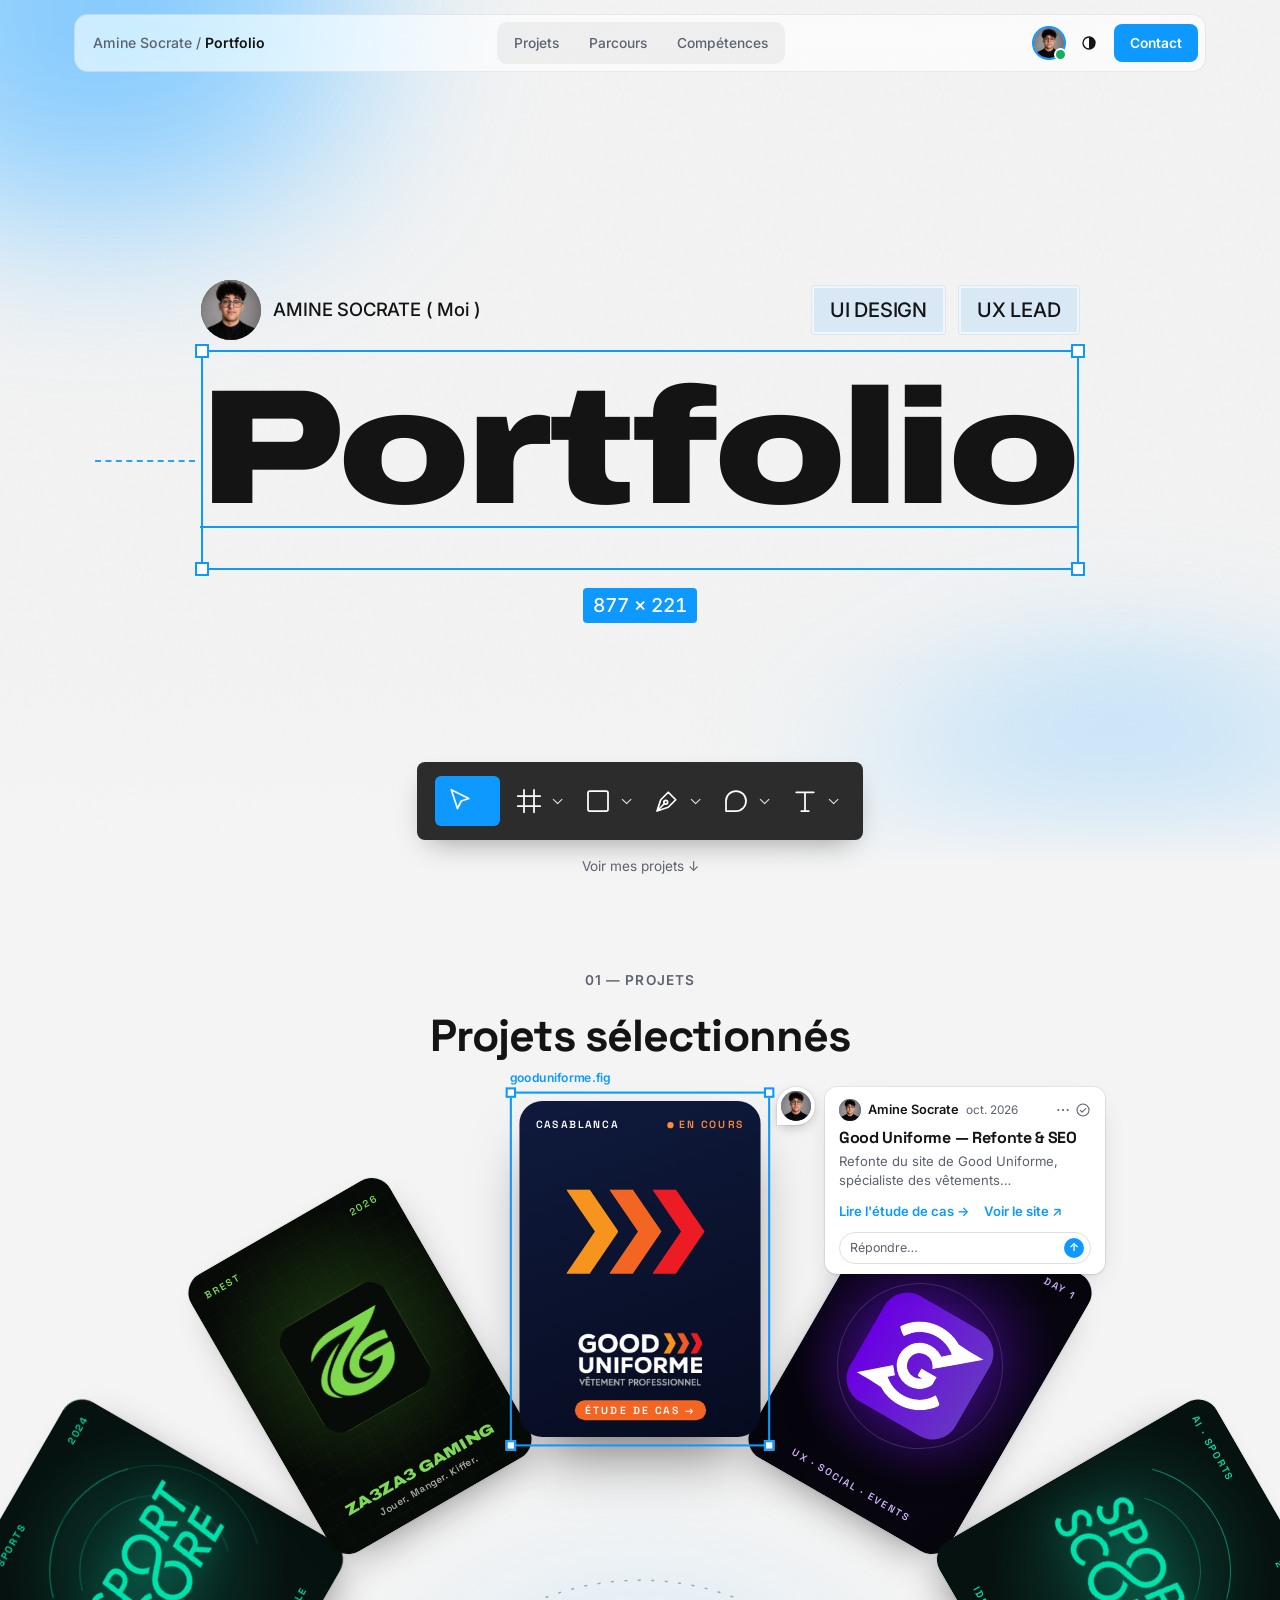
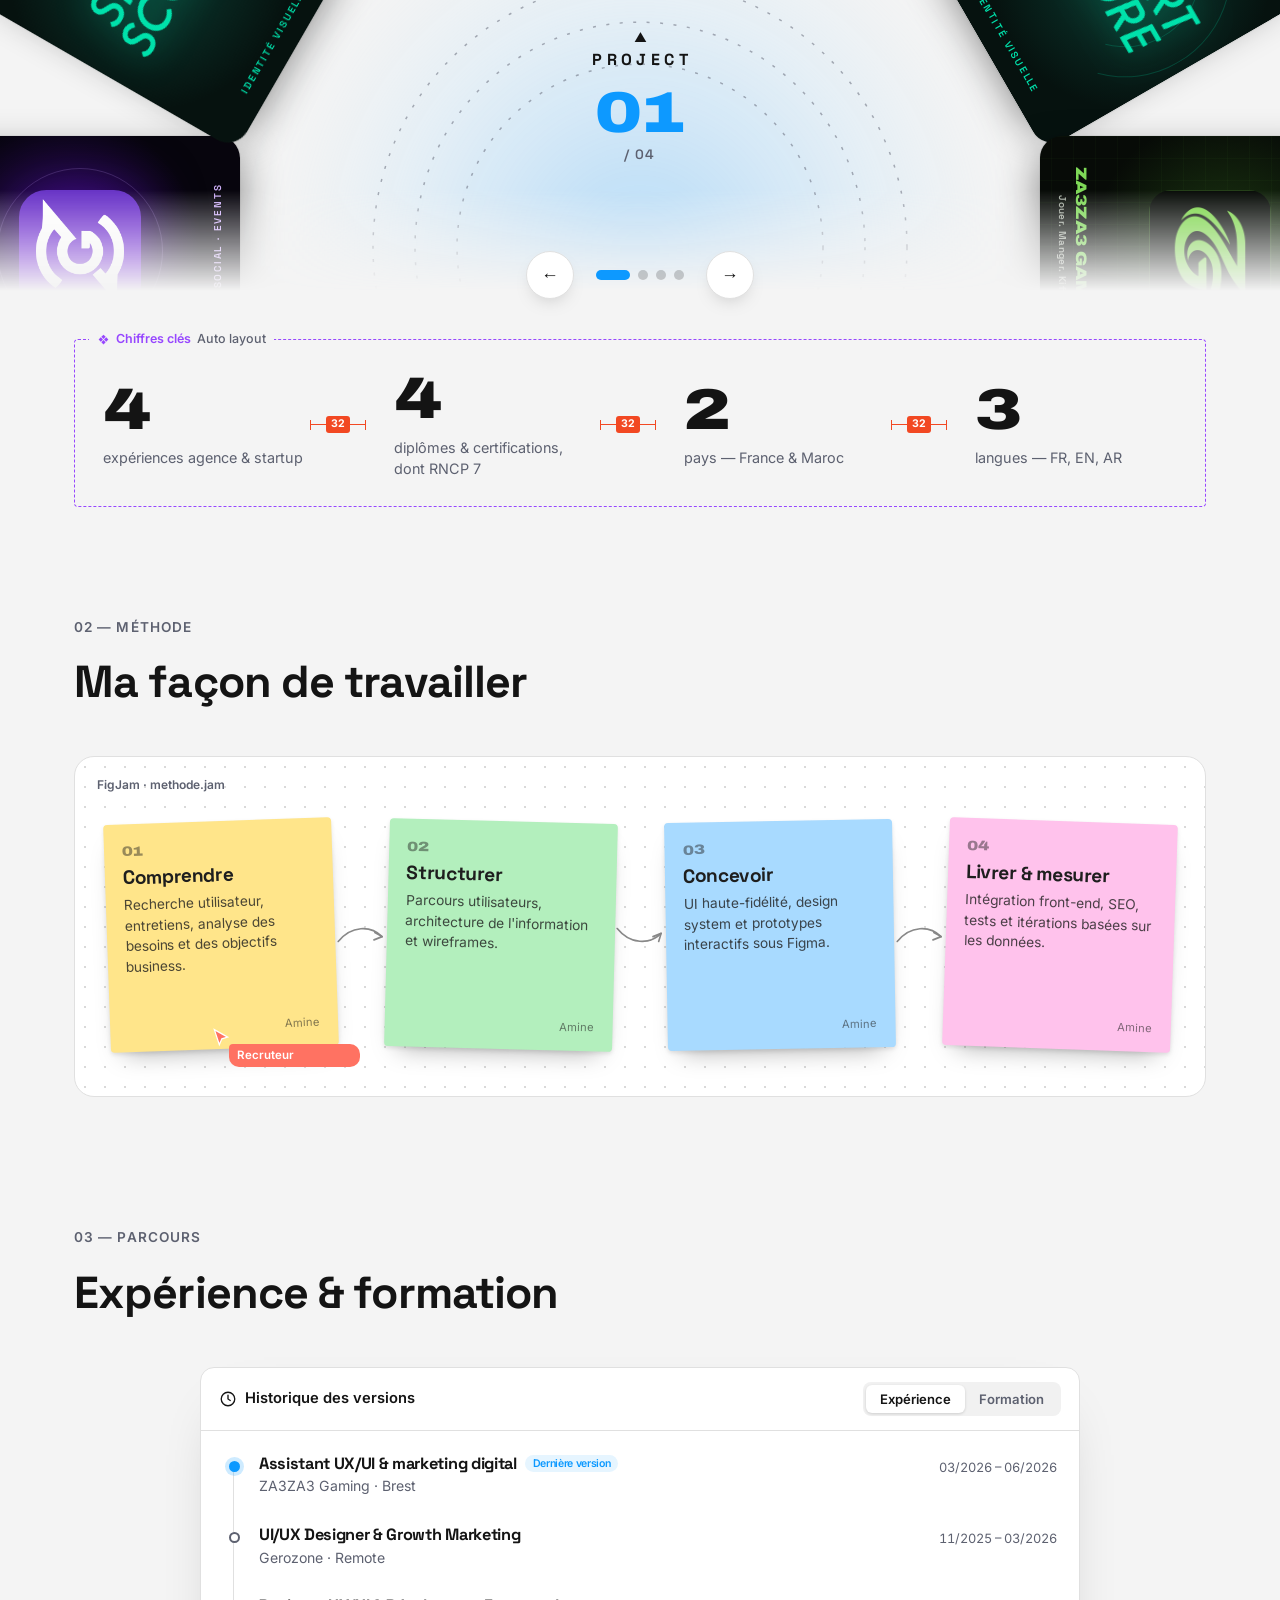
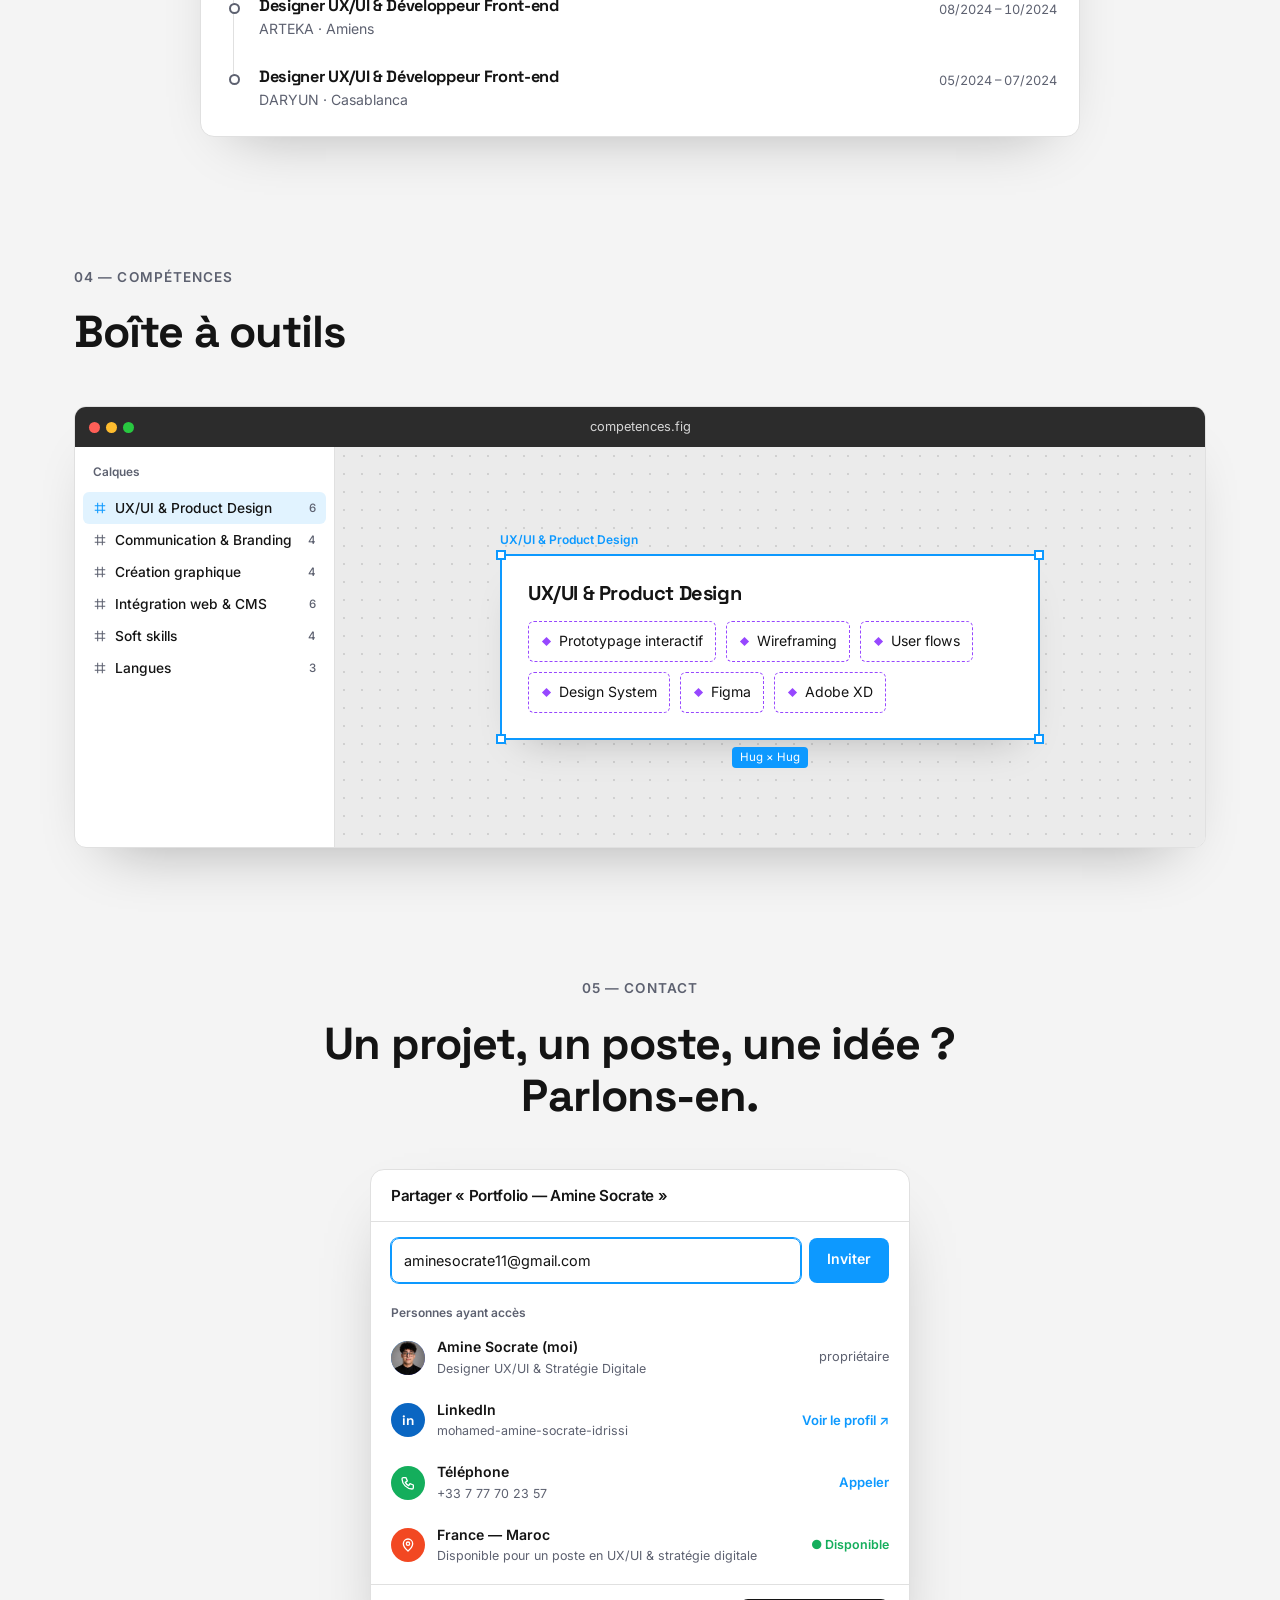
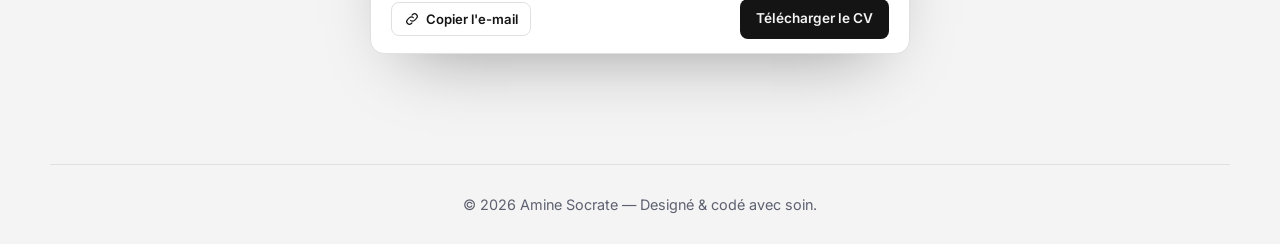
==== index.html @ aae0533e "Portfolio Amine Socrate : mise en ligne Co-Authored-By: Claude Opus 5.5 <noreply@anthropic.com>" ====
<!doctype html>
<html lang="fr">
<head>
  <meta charset="utf-8" />
  <meta name="viewport" content="width=device-width, initial-scale=1" />
  <title>Amine Socrate — Designer UX/UI & Stratégie Digitale</title>
  <meta name="description" content="Portfolio d'Amine Socrate, Designer UX/UI & Stratégie Digitale. Recherche utilisateur, prototypage, design system, branding et intégration front-end." />
  <meta property="og:title" content="Amine Socrate — Designer UX/UI & Stratégie Digitale" />
  <meta property="og:description" content="Portfolio : UX/UI, refontes de sites, stratégie digitale et SEO. Projets Gerozone, Good Uniforme, ZA3ZA3 Gaming, Sportscore." />
  <meta property="og:type" content="website" />
  <meta property="og:url" content="https://aminesocrate.github.io/" />
  <meta property="og:image" content="https://aminesocrate.github.io/assets/og-image.jpg" />
  <meta name="twitter:card" content="summary_large_image" />
  <link rel="canonical" href="https://aminesocrate.github.io/" />
  <meta name="theme-color" content="#0d99ff" />
  <link rel="icon" href="data:image/svg+xml,%3Csvg xmlns=%27http://www.w3.org/2000/svg%27 viewBox=%270 0 32 32%27%3E%3Crect width=%2732%27 height=%2732%27 rx=%278%27 fill=%27%230d99ff%27/%3E%3Ctext x=%2716%27 y=%2722%27 font-family=%27Arial%27 font-weight=%27900%27 font-size=%2714%27 fill=%27white%27 text-anchor=%27middle%27%3EAS%3C/text%3E%3C/svg%3E" />
  <link rel="preconnect" href="https://fonts.googleapis.com" />
  <link rel="preconnect" href="https://fonts.gstatic.com" crossorigin />
  <link href="https://fonts.googleapis.com/css2?family=Archivo:wdth,wght@125,800;125,900&family=Space+Grotesk:wght@400;500;700&family=Inter:wght@400;500;600&display=swap" rel="stylesheet" />
  <link rel="stylesheet" href="styles.css" />
</head>
<body>
  <header class="nav">
    <a href="#top" class="brand" aria-label="Accueil">
      <span class="crumb"><span class="crumb-dim">Amine Socrate /</span> Portfolio</span>
    </a>
    <nav aria-label="Navigation principale">
      <ul class="links">
        <li><a href="#projets">Projets</a></li>
        <li><a href="#experience">Parcours</a></li>
        <li><a href="#competences">Compétences</a></li>
        <li class="links-contact"><a href="#contact">Contact</a></li>
      </ul>
    </nav>
    <div class="nav-right">
      <span class="presence" title="Amine Socrate — en ligne">
        <span class="avatar"><img src="assets/photo.jpg" alt="" onerror="this.remove()" />AS</span>
      </span>
      <button class="theme-btn" aria-label="Changer de thème">
        <svg viewBox="0 0 24 24" aria-hidden="true"><circle cx="12" cy="12" r="8"/><path d="M12 4a8 8 0 010 16z"/></svg>
      </button>
      <a href="#contact" class="share-btn">Contact</a>
      <button class="menu-btn" aria-label="Menu" aria-expanded="false">
        <svg viewBox="0 0 24 24" aria-hidden="true"><path d="M4 7h16M4 12h16M4 17h16"/></svg>
      </button>
    </div>
  </header>

  <main id="top">
    <!-- HERO -->
    <section class="hero" data-tool="move">
      <div class="blob blob-1" aria-hidden="true"></div>
      <div class="blob blob-2" aria-hidden="true"></div>

      <div class="frame">
        <div class="frame-top">
          <div class="me">
            <span class="me-pic">
              <img src="assets/photo.jpg" alt="" onerror="this.remove()" />
              AS
            </span>
            <span>AMINE SOCRATE <span class="me-tag">( Moi )</span></span>
          </div>
          <div class="chips">
            <span>UI DESIGN</span>
            <span>UX LEAD</span>
          </div>
        </div>

        <div class="selection" id="selection">
          <span class="guide" aria-hidden="true"></span>
          <h1 class="big" id="bigTitle" spellcheck="false">Portfolio</h1>
          <i class="handle tl"></i><i class="handle tr"></i><i class="handle bl"></i><i class="handle br"></i>
          <span class="dims" id="dims">849 x 232</span>
        </div>
        <p class="sr-only">Amine Socrate — Designer UX/UI & Stratégie Digitale</p>
      </div>

      <div class="toolbar" role="toolbar" aria-label="Outils">
        <button class="tool active" data-tool="move" aria-label="Déplacer">
          <svg viewBox="0 0 24 24"><path d="M5 3l14 7-6 2-3 6z"/></svg><b></b>
        </button>
        <button class="tool" data-tool="frame" aria-label="Frame">
          <svg viewBox="0 0 24 24"><path d="M8 3v18M16 3v18M3 8h18M3 16h18"/></svg><b></b>
        </button>
        <button class="tool" data-tool="rect" aria-label="Rectangle">
          <svg viewBox="0 0 24 24"><rect x="4" y="4" width="16" height="16" rx="1.5"/></svg><b></b>
        </button>
        <button class="tool" data-tool="pen" aria-label="Plume">
          <svg viewBox="0 0 24 24"><path d="M4 20l3-9 6-6 6 6-6 6zM4 20l6-6"/><circle cx="11" cy="13" r="1.5"/></svg><b></b>
        </button>
        <button class="tool" data-tool="comment" aria-label="Commentaire">
          <svg viewBox="0 0 24 24"><path d="M4 20v-8a8 8 0 1 1 8 8z"/></svg><b></b>
        </button>
        <button class="tool" data-tool="text" aria-label="Texte">
          <svg viewBox="0 0 24 24"><path d="M5 5h14M12 5v15M9 20h6"/></svg><b></b>
        </button>
      </div>

      <a href="#projets" class="scroll-hint">Voir mes projets ↓</a>
    </section>

    <!-- PROJETS — roue de cartes -->
    <section id="projets" class="work">
      <div class="work-head reveal">
        <p class="eyebrow">01 — Projets</p>
        <h2>Projets sélectionnés</h2>
      </div>

      <div class="work-body">
      <div class="stage" id="stage" tabindex="0" aria-label="Projets — glisser ou utiliser les flèches">
        <div class="ring" aria-hidden="true">
          <svg viewBox="0 0 400 400" class="ring-text">
            <circle cx="200" cy="200" r="178" class="ring-dash" />
            <circle cx="200" cy="200" r="150" class="ring-dash" />
            <circle cx="200" cy="200" r="122" class="ring-dash" />
          </svg>
          <span class="ring-me">▲<b>PROJECT</b><strong id="ringNum">01</strong><small>/ <span id="wTotal">04</span></small></span>
        </div>
        <div class="wheel" id="wheel"></div>
      </div>

      <div class="work-info" id="workInfo">
        <div class="work-nav">
          <button class="wheel-nav prev" aria-label="Projet précédent">←</button>
          <div class="dots" id="wDots" role="tablist" aria-label="Choisir un projet"></div>
          <button class="wheel-nav next" aria-label="Projet suivant">→</button>
        </div>
      </div>

        <!-- Description façon commentaire Figma -->
        <div class="comment" id="comment" aria-live="polite">
          <span class="pin" aria-hidden="true">
            <span class="avatar"><img src="assets/photo.jpg" alt="" onerror="this.remove()" />AS</span>
          </span>
          <div class="thread">
            <header>
              <span class="avatar"><img src="assets/photo.jpg" alt="" onerror="this.remove()" />AS</span>
              <strong>Amine Socrate</strong>
              <time id="wTime">à l'instant</time>
              <span class="c-icons" aria-hidden="true">
                <svg viewBox="0 0 24 24"><circle cx="5" cy="12" r="1.6"/><circle cx="12" cy="12" r="1.6"/><circle cx="19" cy="12" r="1.6"/></svg>
                <svg viewBox="0 0 24 24" class="check"><circle cx="12" cy="12" r="9"/><path d="M8 12.5l2.7 2.7L16 9.8"/></svg>
              </span>
            </header>
            <h3 id="wTitle"></h3>
            <p class="desc" id="wDesc"></p>
            <div class="c-buttons">
              <button class="case-btn" id="wCase" hidden>Voir le projet →</button>
              <a class="site-btn" id="wLink" target="_blank" rel="noopener">Voir le site <span aria-hidden="true">↗</span></a>
              <a class="site-btn" id="wExtra" target="_blank" rel="noopener" hidden></a>
            </div>
            <a href="#contact" class="reply" aria-label="Me contacter à propos de ce projet">
              <span>Répondre…</span>
              <b aria-hidden="true">↑</b>
            </a>
          </div>
        </div>
      </div>
    </section>

    <!-- STATS — frame en auto layout -->
    <section class="stats-frame reveal" aria-label="Chiffres clés">
      <span class="frame-tag"><svg viewBox="0 0 24 24" aria-hidden="true"><path d="M12 3l4 4-4 4-4-4zM12 13l4 4-4 4-4-4zM7 8l4 4-4 4-4-4zM17 8l4 4-4 4-4-4z"/></svg>Chiffres clés <em>Auto layout</em></span>
      <div class="stats">
        <div class="stat"><strong data-count="4" data-suffix="+">0</strong><span>expériences agence & startup</span></div>
        <i class="gap" aria-hidden="true"><span>32</span></i>
        <div class="stat"><strong data-count="4">0</strong><span>diplômes & certifications, dont RNCP 7</span></div>
        <i class="gap" aria-hidden="true"><span>32</span></i>
        <div class="stat"><strong data-count="2">0</strong><span>pays — France & Maroc</span></div>
        <i class="gap" aria-hidden="true"><span>32</span></i>
        <div class="stat"><strong data-count="3">0</strong><span>langues — FR, EN, AR</span></div>
      </div>
    </section>

    <!-- MÉTHODE — tableau FigJam -->
    <section class="section">
      <div class="section-head reveal">
        <p class="eyebrow">02 — Méthode</p>
        <h2>Ma façon de travailler</h2>
      </div>
      <div class="board reveal">
        <span class="board-tag">FigJam · methode.jam</span>
        <div class="stickies">
          <article class="sticky s-yellow">
            <span class="n">01</span><h4>Comprendre</h4>
            <p>Recherche utilisateur, entretiens, analyse des besoins et des objectifs business.</p>
            <small>Amine</small>
          </article>
          <span class="arrow" aria-hidden="true"><svg viewBox="0 0 64 32"><path d="M4 24C20 4 44 4 58 18"/><path d="M49 13l9 5-10 4"/></svg></span>
          <article class="sticky s-green">
            <span class="n">02</span><h4>Structurer</h4>
            <p>Parcours utilisateurs, architecture de l'information et wireframes.</p>
            <small>Amine</small>
          </article>
          <span class="arrow" aria-hidden="true"><svg viewBox="0 0 64 32"><path d="M4 8C20 28 44 28 58 14"/><path d="M48 18l10-4-3 10"/></svg></span>
          <article class="sticky s-blue">
            <span class="n">03</span><h4>Concevoir</h4>
            <p>UI haute-fidélité, design system et prototypes interactifs sous Figma.</p>
            <small>Amine</small>
          </article>
          <span class="arrow" aria-hidden="true"><svg viewBox="0 0 64 32"><path d="M4 24C20 4 44 4 58 18"/><path d="M49 13l9 5-10 4"/></svg></span>
          <article class="sticky s-pink">
            <span class="n">04</span><h4>Livrer & mesurer</h4>
            <p>Intégration front-end, SEO, tests et itérations basées sur les données.</p>
            <small>Amine</small>
          </article>
        </div>
        <span class="mp-cursor" id="mpCursor" aria-hidden="true">
          <span class="mp-icon">
            <svg viewBox="0 0 24 24"><path d="M4 2l16 9-7 2-3 7z"/></svg>
            <span class="mp-hand">👋</span>
          </span>
          <b><span class="mp-name">Recruteur</span><span class="mp-hi">Salut ! Bienvenue 👋</span></b>
        </span>
      </div>
    </section>

    <!-- PARCOURS — historique des versions -->
    <section id="experience" class="section">
      <div class="section-head reveal">
        <p class="eyebrow">03 — Parcours</p>
        <h2>Expérience & formation</h2>
      </div>
      <div class="history reveal">
        <header class="h-head">
          <span class="h-title">
            <svg viewBox="0 0 24 24" aria-hidden="true"><circle cx="12" cy="12" r="9"/><path d="M12 7v5l3 2"/></svg>
            Historique des versions
          </span>
          <div class="h-tabs" role="tablist" aria-label="Parcours">
            <button role="tab" aria-selected="true" data-tab="exp">Expérience</button>
            <button role="tab" aria-selected="false" data-tab="edu">Formation</button>
          </div>
        </header>
        <ol class="h-list" data-panel="exp">
          <li class="current">
            <span class="h-dot"></span>
            <div><h4>Assistant UX/UI & marketing digital</h4><p>ZA3ZA3 Gaming · Brest</p></div>
            <time>03/2026 – 06/2026</time>
          </li>
          <li>
            <span class="h-dot"></span>
            <div><h4>UI/UX Designer & Growth Marketing</h4><p>Gerozone · Remote</p></div>
            <time>11/2025 – 03/2026</time>
          </li>
          <li>
            <span class="h-dot"></span>
            <div><h4>Designer UX/UI & Développeur Front-end</h4><p>ARTEKA · Amiens</p></div>
            <time>08/2024 – 10/2024</time>
          </li>
          <li>
            <span class="h-dot"></span>
            <div><h4>Designer UX/UI & Développeur Front-end</h4><p>DARYUN · Casablanca</p></div>
            <time>05/2024 – 07/2024</time>
          </li>
        </ol>
        <ol class="h-list" data-panel="edu" hidden>
          <li class="current">
            <span class="h-dot"></span>
            <div><h4>Expert en Stratégie Digitale</h4><p>Titre certifié RNCP niveau 7 (Bac+5)</p></div>
            <time>2026</time>
          </li>
          <li>
            <span class="h-dot"></span>
            <div><h4>Mastère Lead UX</h4><p>Digital Campus · Montpellier</p></div>
            <time>2024 – 2026</time>
          </li>
          <li>
            <span class="h-dot"></span>
            <div><h4>Chef de projet digital</h4><p>Digital Campus · Toulouse</p></div>
            <time>2024</time>
          </li>
          <li>
            <span class="h-dot"></span>
            <div><h4>Technicien spécialisé en développement informatique</h4><p>ISTA · Casablanca</p></div>
            <time>2022</time>
          </li>
        </ol>
      </div>
    </section>

    <!-- COMPÉTENCES — fenêtre Figma avec calques -->
    <section id="competences" class="section">
      <div class="section-head reveal">
        <p class="eyebrow">04 — Compétences</p>
        <h2>Boîte à outils</h2>
      </div>
      <div class="fwin reveal">
        <div class="fwin-bar">
          <span class="win-dots" aria-hidden="true"><i></i><i></i><i></i></span>
          <span>competences.fig</span>
          <span></span>
        </div>
        <div class="fwin-body">
          <aside class="layers">
            <p class="layers-title">Calques</p>
            <ul id="skillLayers" role="tablist" aria-label="Catégories de compétences"></ul>
          </aside>
          <div class="fcanvas">
            <div class="sk-frame" id="skillFrame" aria-live="polite"></div>
          </div>
        </div>
      </div>
    </section>

    <!-- CONTACT — boîte de dialogue « Partager » -->
    <section id="contact" class="section contact">
      <div class="section-head reveal">
        <p class="eyebrow">05 — Contact</p>
        <h2>Un projet, un poste, une idée ?<br />Parlons-en.</h2>
      </div>
      <div class="share reveal">
        <header class="share-head">
          <h3>Partager « Portfolio — Amine Socrate »</h3>
        </header>
        <div class="invite">
          <span class="invite-field">aminesocrate11@gmail.com</span>
          <a class="invite-btn" href="mailto:aminesocrate11@gmail.com">Inviter</a>
        </div>
        <p class="share-sub">Personnes ayant accès</p>
        <ul class="access">
          <li>
            <span class="avatar"><img src="assets/photo.jpg" alt="" onerror="this.remove()" />AS</span>
            <div><b>Amine Socrate (moi)</b><small>Designer UX/UI & Stratégie Digitale</small></div>
            <em>propriétaire</em>
          </li>
          <li>
            <span class="avatar a-in">in</span>
            <div><b>LinkedIn</b><small>mohamed-amine-socrate-idrissi</small></div>
            <a href="https://www.linkedin.com/in/mohamed-amine-socrate-idrissi/" target="_blank" rel="noopener">Voir le profil ↗</a>
          </li>
          <li>
            <span class="avatar a-ph"><svg viewBox="0 0 24 24" aria-hidden="true"><path d="M5 4h4l2 5-3 2a11 11 0 005 5l2-3 5 2v4a2 2 0 01-2 2A16 16 0 013 6a2 2 0 012-2"/></svg></span>
            <div><b>Téléphone</b><small>+33 7 77 70 23 57</small></div>
            <a href="tel:+33777702357">Appeler</a>
          </li>
          <li>
            <span class="avatar a-loc"><svg viewBox="0 0 24 24" aria-hidden="true"><path d="M12 21s-7-6.3-7-11a7 7 0 0114 0c0 4.7-7 11-7 11z"/><circle cx="12" cy="10" r="2.5"/></svg></span>
            <div><b>France — Maroc</b><small>Disponible pour un poste en UX/UI & stratégie digitale</small></div>
            <span class="dispo">● Disponible</span>
          </li>
        </ul>
        <footer class="share-foot">
          <button class="copy-btn" id="copyMail" type="button">
            <svg viewBox="0 0 24 24" aria-hidden="true"><path d="M10 14a4 4 0 005.7 0l3-3a4 4 0 00-5.7-5.7l-1 1M14 10a4 4 0 00-5.7 0l-3 3a4 4 0 005.7 5.7l1-1"/></svg>
            <span>Copier l'e-mail</span>
          </button>
          <a href="assets/CV_Amine_SOCRATE.pdf" class="cv-dl" download>Télécharger le CV</a>
        </footer>
      </div>
    </section>
  </main>

  <footer>
    <p>© <span id="year"></span> Amine Socrate — Designé & codé avec soin.</p>
  </footer>

  <!-- Vue projet -->
  <dialog class="case" id="case" aria-labelledby="caseTitle">
    <div class="case-top">
      <span class="case-file" id="caseFile"></span>
      <button class="case-close" id="caseClose" aria-label="Fermer">✕</button>
    </div>
    <div class="case-body">
      <header class="case-head">
        <img id="caseLogo" alt="" />
        <div>
          <p class="meta" id="caseMeta"></p>
          <h2 id="caseTitle"></h2>
        </div>
      </header>
      <p class="case-context" id="caseContext"></p>

      <h4 class="det-title">Détails</h4>
      <dl class="case-details" id="caseDetails"></dl>

      <h4>Mon rôle</h4>
      <ul class="case-role" id="caseRole"></ul>
      <ul class="tags" id="caseTags"></ul>

      <div class="case-actions">
        <a id="casePage" class="case-site case-page">Lire l'étude de cas →</a>
        <a id="caseLink" class="case-site" target="_blank" rel="noopener">Voir le site <span aria-hidden="true">↗</span></a>
        <a id="caseExtra" class="case-site" target="_blank" rel="noopener" hidden></a>
      </div>
    </div>
  </dialog>

  <dialog class="lightbox" id="lightbox" aria-label="Image agrandie">
    <button class="lb-close" aria-label="Fermer">✕</button>
    <button class="lb-prev" aria-label="Image précédente">←</button>
    <figure><img id="lbImg" alt="" /><figcaption id="lbCap"></figcaption></figure>
    <button class="lb-next" aria-label="Image suivante">→</button>
  </dialog>

  <script src="script.js"></script>
</body>
</html>
---- styles.css ----
:root {
  --bg: #f4f4f4;
  --surface: #ffffff;
  --ink: #141414;
  --muted: #5d6170;
  --line: #e0e0e0;
  --accent: #0d8ce8;
  --accent-2: #ff6b4a;
  --radius: 18px;
  --max: 1180px;
  --font-display: "Space Grotesk", system-ui, sans-serif;
  --font-body: "Inter", system-ui, sans-serif;
}
:root[data-theme="dark"] {
  --bg: #0f1117;
  --surface: #171a23;
  --ink: #eef0f6;
  --muted: #9aa0b2;
  --line: #262a36;
  --accent: #4db5ff;
  --accent-2: #ff8a6e;
}

* { box-sizing: border-box; margin: 0; padding: 0; }
html { scroll-behavior: smooth; overflow-x: clip; }
body {
  background: var(--bg);
  color: var(--ink);
  font-family: var(--font-body);
  line-height: 1.6;
  transition: background .3s, color .3s;
  overflow-x: clip;
}
a { color: inherit; text-decoration: none; }
ul { list-style: none; }
h1, h2, h3, h4 { font-family: var(--font-display); line-height: 1.15; letter-spacing: -0.02em; }
em { font-style: normal; color: var(--accent); }

main, footer { max-width: var(--max); margin: 0 auto; padding-inline: 24px; }
html { scroll-padding-top: 90px; } /* les ancres ne passent pas sous le header */

/* HEADER — barre flottante façon Figma */
.nav {
  position: fixed; top: 14px; left: 50%; z-index: 20;
  width: min(calc(var(--max) - 48px), calc(100% - 32px));
  transform: translateX(-50%);
  display: grid; grid-template-columns: 1fr auto 1fr; align-items: center; gap: 12px;
  padding: 7px 7px 7px 8px; border-radius: 14px;
  background: color-mix(in srgb, var(--surface) 62%, transparent);
  border: 1px solid color-mix(in srgb, var(--ink) 8%, transparent);
  backdrop-filter: blur(16px) saturate(1.4); -webkit-backdrop-filter: blur(16px) saturate(1.4);
  transition: background .3s, box-shadow .3s, top .3s;
  animation: navIn .7s cubic-bezier(.2, .9, .3, 1) both;
}
@keyframes navIn { from { opacity: 0; transform: translate(-50%, -16px); } }
.nav.scrolled {
  top: 10px;
  background: color-mix(in srgb, var(--surface) 86%, transparent);
  box-shadow: 0 12px 34px -16px #0004;
}
.brand { display: flex; align-items: center; min-width: 0; min-height: 34px; padding-left: 10px; justify-self: start; }
.crumb { font-size: .88rem; font-weight: 600; white-space: nowrap; overflow: hidden; text-overflow: ellipsis; }
.crumb-dim { color: var(--muted); font-weight: 500; }

.links { display: flex; gap: 2px; padding: 3px; border-radius: 10px; background: color-mix(in srgb, var(--ink) 5%, transparent); }
.links a {
  display: block; padding: 7px 14px; border-radius: 8px;
  font-size: .86rem; font-weight: 500; color: var(--muted);
  transition: color .2s, background .2s, box-shadow .2s;
}
.links a:hover { color: var(--ink); }
.links a[aria-current="true"] { color: var(--ink); background: var(--surface); box-shadow: 0 1px 3px #00000026; }
.links-contact { display: none; } /* visible seulement dans le menu mobile */

.nav-right { display: flex; align-items: center; gap: 8px; justify-self: end; }
.presence { position: relative; display: flex; }
.presence .avatar { width: 30px; height: 30px; box-shadow: 0 0 0 2px #0d99ff; }
.presence::after { /* pastille "en ligne" */
  content: ""; position: absolute; right: -1px; bottom: -1px; width: 9px; height: 9px; border-radius: 50%;
  background: #14ae5c; box-shadow: 0 0 0 2px var(--surface);
}
.theme-btn, .menu-btn {
  width: 34px; height: 34px; border-radius: 8px; cursor: pointer; display: grid; place-items: center;
  border: 0; background: none; color: var(--ink); transition: background .2s;
}
.theme-btn:hover, .menu-btn:hover { background: color-mix(in srgb, var(--ink) 7%, transparent); }
.theme-btn svg, .menu-btn svg { width: 18px; height: 18px; fill: none; stroke: currentColor; stroke-width: 1.8; stroke-linecap: round; }
.theme-btn svg path { fill: currentColor; stroke: none; }
.share-btn {
  padding: 8px 16px; border-radius: 8px; background: #0d99ff; color: #fff;
  font-size: .86rem; font-weight: 600; transition: background .2s, transform .2s;
}
.share-btn:hover { background: #0a84dd; transform: translateY(-1px); }
.menu-btn { display: none; }

/* HERO — canevas Figma */
.hero {
  --figma: #0d99ff;
  position: relative; overflow: hidden;
  width: 100vw; margin-left: calc(50% - 50vw);
  min-height: 100vh;
  display: grid; place-items: center;
  padding: 110px 16px 160px;
  background-image: url("data:image/svg+xml,%3Csvg xmlns='http://www.w3.org/2000/svg' width='160' height='160'%3E%3Cfilter id='n'%3E%3CfeTurbulence type='fractalNoise' baseFrequency='.9' numOctaves='3'/%3E%3C/filter%3E%3Crect width='100%25' height='100%25' filter='url(%23n)' opacity='.05'/%3E%3C/svg%3E");
}
.blob {
  position: absolute; border-radius: 50%; filter: blur(80px); pointer-events: none;
  background: radial-gradient(circle, #5ab8ff, #a9dcff 60%, transparent 75%);
  opacity: .85; animation: drift 14s ease-in-out infinite;
}
.hero::after { /* fondu en bas : pas de coupure nette entre le bleu et la section suivante */
  content: ""; position: absolute; left: 0; right: 0; bottom: 0; height: 240px;
  background: linear-gradient(to bottom, transparent, var(--bg) 85%);
  pointer-events: none;
}
.blob-1 { width: 720px; height: 460px; top: -220px; left: -260px; }
.blob-2 { width: 720px; height: 520px; bottom: -300px; right: -200px; animation-delay: -7s; }
@keyframes drift { 50% { transform: translate(40px, 30px) scale(1.08); } }

.frame { position: relative; z-index: 1; width: fit-content; max-width: 100%; }
.frame-top {
  display: flex; justify-content: space-between; align-items: center; gap: 16px; flex-wrap: wrap;
  width: 0; min-width: 100%; /* la largeur suit le titre, pas cette ligne */
  margin-bottom: 10px;
  animation: rise .8s .1s ease both;
}
.me { display: flex; align-items: center; gap: 12px; font-weight: 500; font-size: 1.15rem; letter-spacing: -.01em; }
.me-pic {
  position: relative; width: 60px; height: 60px; border-radius: 50%; overflow: hidden; flex: none;
  display: grid; place-items: center;
  background: linear-gradient(135deg, #1e1e1e, #555); color: #fff;
  font-family: var(--font-display); font-weight: 700;
}
.me-pic img { position: absolute; inset: 0; width: 100%; height: 100%; object-fit: cover; }
.chips { display: flex; gap: 14px; }
.chips span {
  padding: 6px 16px; font-size: 1.25rem; font-weight: 500; letter-spacing: -.01em;
  background: color-mix(in srgb, var(--figma) 12%, var(--bg));
  border: 2px solid color-mix(in srgb, var(--figma) 8%, var(--surface));
  box-shadow: 0 0 0 1px color-mix(in srgb, var(--ink) 6%, transparent);
  border-radius: 3px;
}

.selection {
  position: relative;
  border: 2px solid var(--figma);
  padding-bottom: 40px;
  animation: rise .8s .25s ease both;
}
.big {
  font-family: "Archivo", var(--font-display);
  font-stretch: 125%; font-weight: 900;
  font-size: clamp(2.6rem, 13.2vw, 10.2rem);
  line-height: .95; letter-spacing: -0.02em;
  padding-top: .12em; margin-left: -.02em;
  border-bottom: 2px solid var(--figma);
  white-space: nowrap; outline: none; cursor: default;
}
.handle {
  position: absolute; width: 14px; height: 14px;
  background: var(--surface); border: 2px solid var(--figma);
  animation: pop .3s .9s ease both;
}
.tl { top: -8px; left: -8px; } .tr { top: -8px; right: -8px; }
.bl { bottom: -8px; left: -8px; } .br { bottom: -8px; right: -8px; }
.guide {
  position: absolute; right: calc(100% + 8px); top: 50%; width: 100px;
  border-top: 2px dashed var(--figma); opacity: .9;
}
.dims {
  position: absolute; left: 50%; top: calc(100% + 20px); transform: translateX(-50%);
  background: var(--figma); color: #fff; font-size: 1.2rem; font-weight: 500;
  padding: 2px 10px; border-radius: 4px; white-space: nowrap;
  font-variant-numeric: tabular-nums;
  animation: pop .3s 1s ease both;
}
@keyframes rise { from { opacity: 0; transform: translateY(20px); } }
@keyframes pop { from { opacity: 0; transform: scale(.4); } }
.dims { animation-name: popc; }
@keyframes popc { from { opacity: 0; transform: translateX(-50%) scale(.4); } }

.toolbar {
  position: absolute; bottom: 60px; left: 50%; transform: translateX(-50%);
  display: flex; gap: 4px; padding: 14px 18px; z-index: 2;
  background: #2c2c2c; border-radius: 8px;
  box-shadow: 0 12px 30px -12px #0006;
  animation: toolIn .8s .45s ease both;
}
.tool {
  display: flex; align-items: center; gap: 8px;
  padding: 10px 10px; border: 0; border-radius: 6px; cursor: pointer;
  background: transparent; color: #fff;
}
.tool svg { width: 30px; height: 30px; fill: none; stroke: currentColor; stroke-width: 1.4; stroke-linejoin: round; stroke-linecap: round; }
.tool b { width: 7px; height: 7px; border-right: 1.5px solid #fff; border-bottom: 1.5px solid #fff; transform: rotate(45deg) translateY(-3px); opacity: .9; }
.tool:hover { background: #ffffff14; }
.tool.active { background: var(--figma); }
.tool.active b { visibility: hidden; }
.toolbar .tool.active + .tool { margin-left: 0; }

.scroll-hint {
  position: absolute; bottom: 22px; left: 50%; transform: translateX(-50%);
  font-size: .85rem; color: var(--muted); z-index: 2;
}
.scroll-hint:hover { color: var(--figma); }
.sr-only { position: absolute; width: 1px; height: 1px; overflow: hidden; clip: rect(0 0 0 0); }
.cv-btn { display: inline-block; margin-top: 36px; }

.eyebrow {
  font-size: .85rem; font-weight: 600; text-transform: uppercase; letter-spacing: .08em;
  color: var(--muted); margin-bottom: 18px; display: flex; align-items: center; gap: 8px;
}
.dot { width: 8px; height: 8px; border-radius: 50%; background: #22c55e; box-shadow: 0 0 0 4px #22c55e33; }
.btn {
  padding: 14px 26px; border-radius: 99px; font-weight: 600;
  background: var(--accent); color: #fff; transition: transform .2s, box-shadow .2s;
}
.btn:hover { transform: translateY(-2px); box-shadow: 0 10px 24px -10px var(--accent); }
.btn.ghost { background: transparent; color: var(--ink); border: 1px solid var(--line); }

/* SECTIONS */
.section { padding-block: 110px 20px; }
.section-head { margin-bottom: 48px; }
.section h2 { font-size: clamp(1.8rem, 3.5vw, 2.8rem); }

/* PROJETS — roue de cartes */
.work { padding-top: 70px; }
.work-head { text-align: center; }
.work-head .eyebrow { justify-content: center; }
.work-head h2 { font-size: clamp(1.8rem, 3.5vw, 2.8rem); }

.stage {
  --R: 560px; --cw: 230px; --ch: 320px; --ring: 600px;
  --cy: calc(var(--R) + var(--ch) / 2 + 80px);
  position: relative; height: 840px; margin-top: -10px;
  width: 100vw; margin-left: calc(50% - 50vw);
  overflow: hidden; cursor: grab; touch-action: pan-y; user-select: none;
  outline: none;
  -webkit-mask-image: linear-gradient(to bottom, #000 88%, transparent);
          mask-image: linear-gradient(to bottom, #000 88%, transparent);
}
.stage.dragging { cursor: grabbing; }
.stage img { -webkit-user-drag: none; user-select: none; pointer-events: none; } /* pas de "fantôme" d'image en glissant */

.ring {
  position: absolute; left: 50%; top: var(--cy);
  width: var(--ring); aspect-ratio: 1; transform: translate(-50%, -50%);
  color: var(--muted);
}
.ring::before { /* halo bleu, rappel du hero */
  content: ""; position: absolute; inset: -12%; border-radius: 50%; z-index: -1;
  background: radial-gradient(circle, #5ab8ff66, #a9dcff33 45%, transparent 68%);
  filter: blur(30px);
}
.ring-text { width: 100%; height: 100%; animation: spin 50s linear infinite; }
.ring-dash { fill: none; stroke: currentColor; stroke-width: 1; stroke-dasharray: 2 7; opacity: .5; }
.ring-me {
  position: absolute; top: 14%; left: 50%; transform: translateX(-50%);
  display: flex; flex-direction: column; align-items: center; gap: 4px;
  color: var(--ink); font-size: .8rem; line-height: 1;
}
.ring-me b { font: 800 1rem var(--font-display); letter-spacing: .28em; margin-right: -.28em; }
.ring-me strong {
  margin-top: 10px;
  font: 900 3.6rem/1 "Archivo", sans-serif; font-stretch: 125%; letter-spacing: -.03em;
  color: #0d99ff; font-variant-numeric: tabular-nums;
}
.ring-me small { font: 600 .85rem var(--font-display); color: var(--muted); letter-spacing: .1em; }
@keyframes spin { to { transform: rotate(360deg); } }

.wheel {
  position: absolute; left: 50%; top: var(--cy); width: 0; height: 0;
  transform: rotate(var(--rot, 0deg));
  transition: transform .9s cubic-bezier(.2, .8, .2, 1);
}
.stage.dragging .wheel { transition: none; }
.card {
  position: absolute; left: calc(var(--cw) / -2); top: calc(var(--ch) / -2);
  width: var(--cw); height: var(--ch);
  transform: rotate(var(--a)) translateY(calc(var(--R) * -1));
  border: 0; padding: 0; background: none; cursor: pointer;
}
.card-inner {
  position: absolute; inset: 0; border-radius: 22px; overflow: hidden;
  box-shadow: 0 18px 40px -18px #0007, 0 0 0 1px #0000000d;
  transition: transform .45s cubic-bezier(.2, .8, .2, 1), box-shadow .45s;
}
.card:hover .card-inner { transform: translateY(-12px); }
.card.active .card-inner { transform: translateY(-22px) scale(1.05); box-shadow: 0 30px 60px -20px #0009; }

/* Sélection façon Figma sur la carte active */
.sel {
  position: absolute; inset: -9px; pointer-events: none;
  border: 2px solid #0d99ff;
  opacity: 0; transform: translateY(-22px) scale(1.05);
  transition: opacity .3s;
}
.card.active { z-index: 2; }
.card.active .sel { opacity: 1; transition-delay: .5s; }
.sel i { position: absolute; width: 10px; height: 10px; background: #fff; border: 2px solid #0d99ff; }
.sel i:nth-child(1) { top: -6px; left: -6px; }
.sel i:nth-child(2) { top: -6px; right: -6px; }
.sel i:nth-child(3) { bottom: -6px; left: -6px; }
.sel i:nth-child(4) { bottom: -6px; right: -6px; }
.sel em {
  position: absolute; bottom: calc(100% + 8px); left: -2px;
  font: 600 .72rem var(--font-body); font-style: normal; color: #0d99ff; white-space: nowrap;
}
.card:focus-visible .card-inner { outline: 3px solid var(--accent); outline-offset: 4px; }
.card-inner > img { position: absolute; inset: 0; width: 100%; height: 100%; object-fit: cover; z-index: 2; }

.work-nav { display: flex; justify-content: center; align-items: center; gap: 22px; margin-bottom: 14px; }
.dots { display: flex; gap: 8px; }
.dot-btn {
  width: 10px; height: 10px; border-radius: 99px; border: 0; padding: 0; cursor: pointer;
  background: color-mix(in srgb, var(--ink) 20%, transparent);
  transition: width .35s cubic-bezier(.2, .8, .2, 1), background .3s;
}
.dot-btn:hover { background: color-mix(in srgb, var(--ink) 45%, transparent); }
.dot-btn[aria-selected="true"] { width: 34px; background: #0d99ff; }
.wheel-nav {
  width: 48px; height: 48px; border-radius: 50%; cursor: pointer;
  background: var(--surface); color: var(--ink); border: 1px solid var(--line);
  font-size: 1.1rem; box-shadow: 0 8px 20px -10px #0004;
  transition: background .2s, color .2s;
}
.wheel-nav:hover { background: var(--ink); color: var(--bg); }

.work-info { margin: -40px auto 0; position: relative; }

/* Commentaire façon Figma, accroché à droite de la carte active */
.work-body { position: relative; --cw: 230px; }
.comment {
  position: absolute; z-index: 5;
  left: calc(50% + var(--cw) / 2 + 22px);
  top: 36px;
}
@media (max-width: 1000px) {
  .comment { position: relative; left: auto; top: auto; width: min(400px, 100%); margin: 28px auto 0; }
  .work-body .thread { position: relative; left: auto; width: auto; margin-left: 50px; }
}
.avatar {
  position: relative; overflow: hidden; flex: none;
  width: 28px; height: 28px; border-radius: 50%;
  display: grid; place-items: center;
  background: linear-gradient(135deg, #0d99ff, #7b5cff); color: #fff;
  font: 700 .62rem var(--font-display);
}
.avatar img { position: absolute; inset: 0; width: 100%; height: 100%; object-fit: cover; }
.pin {
  position: absolute; left: 0; top: 0;
  padding: 4px; background: var(--surface);
  border-radius: 50% 50% 50% 0;
  box-shadow: 0 4px 14px -4px #0005, 0 0 0 1px #0000000f;
  transform: scale(0); transform-origin: bottom left;
  transition: transform .3s cubic-bezier(.3, 1.6, .5, 1);
}
.pin .avatar { width: 30px; height: 30px; }
.thread {
  position: absolute; left: 48px; top: 0; width: 280px;
  padding: 12px 14px 10px;
  background: var(--surface); color: var(--ink);
  border-radius: 12px;
  box-shadow: 0 1px 3px #0000001a, 0 12px 30px -12px #0003, 0 0 0 1px #0000000d;
  transform: scale(.6) translate(-20px, -10px); transform-origin: top left; opacity: 0;
  transition: transform .4s cubic-bezier(.3, 1.4, .5, 1), opacity .2s;
}
.comment.open .pin { transform: scale(1); }
.comment.open .thread { transform: none; opacity: 1; transition-delay: .12s; }
.thread header { display: flex; align-items: center; gap: 7px; margin-bottom: 8px; font-size: .8rem; }
.thread header .avatar { width: 22px; height: 22px; }
.thread header strong { font-weight: 600; }
.thread time { color: var(--muted); font-size: .74rem; }
.c-icons { margin-left: auto; display: flex; gap: 4px; color: var(--muted); }
.c-icons svg { width: 16px; height: 16px; fill: none; stroke: currentColor; stroke-width: 1.6; stroke-linecap: round; stroke-linejoin: round; }
.c-icons svg:first-child { fill: currentColor; stroke: none; }
.thread h3 { font-size: 1rem; margin-bottom: 4px; }
.thread .desc {
  color: var(--muted); font-size: .82rem; line-height: 1.5;
  display: -webkit-box; -webkit-line-clamp: 2; -webkit-box-orient: vertical; overflow: hidden;
}
/* Liens discrets */
.c-buttons { display: flex; gap: 16px; margin-top: 10px; font-size: .82rem; font-weight: 600; }
.case-btn, .site-btn {
  padding: 0; border: 0; background: none; cursor: pointer;
  font: inherit; color: #0d99ff;
}
.case-btn:hover, .site-btn:hover { text-decoration: underline; text-underline-offset: 3px; }
.case-btn[hidden], .site-btn[hidden] { display: none; }
.reply {
  display: flex; align-items: center; justify-content: space-between;
  margin-top: 10px; padding: 5px 6px 5px 10px;
  border-top: 0; border: 1px solid var(--line); border-radius: 99px;
  color: var(--muted); font-size: .78rem;
  transition: border-color .2s, color .2s;
}
.reply:hover { border-color: #0d99ff; color: var(--ink); }
.reply b {
  width: 20px; height: 20px; border-radius: 50%; display: grid; place-items: center;
  background: #0d99ff; color: #fff; font-size: .7rem;
}

/* Affiches générées (remplacées par une image si assets/projets/<id>.jpg existe) */
.poster {
  position: absolute; inset: 0; padding: 16px;
  display: flex; flex-direction: column; justify-content: space-between; align-items: center;
  font-family: var(--font-display); text-transform: uppercase;
}
.poster small { font-size: .62rem; font-weight: 600; letter-spacing: .18em; }
.poster .row { width: 100%; display: flex; justify-content: space-between; }

.p-gero { background: radial-gradient(circle at 50% 45%, #2a0b5c, #07050d 65%); color: #d4b5ff; }
.p-gero .orb {
  position: relative; width: 62%; aspect-ratio: 1; display: grid; place-items: center;
  animation: pulse 4s ease-in-out infinite;
}
.p-gero .orb img { width: 100%; border-radius: 22%; box-shadow: 0 0 60px #6a0ddb88; }
.p-gero .orb::after { /* anneau orbital */
  content: ""; position: absolute; inset: -18%; border-radius: 50%;
  border: 1px solid #c9a0ff33;
}
@keyframes pulse { 50% { transform: scale(1.05); filter: brightness(1.15); } }

.p-sport { background: radial-gradient(circle at 50% 48%, #0b3d33, #06120f 70%); color: #00e1ab; }
.p-sport > * { position: relative; }
.sp-logo { width: 84%; filter: drop-shadow(0 0 18px #00e1ab66); animation: spGlow 3.2s ease-in-out infinite; }
@keyframes spGlow { 50% { filter: drop-shadow(0 0 30px #00e1abaa); transform: scale(1.03); } }
.sp-orbit { /* deux anneaux qui tournent derrière le logo, comme le « O » du logo */
  position: absolute !important; left: 50%; top: 50%; width: 92%; aspect-ratio: 1; transform: translate(-50%, -50%);
}
.sp-orbit i {
  position: absolute; inset: 0; border-radius: 50%;
  border: 1.5px solid transparent; border-top-color: #00e1ab88; border-right-color: #00e1ab33;
  animation: spin 7s linear infinite;
}
.sp-orbit i:nth-child(2) { inset: 14%; animation-duration: 11s; animation-direction: reverse; border-top-color: #00e1ab55; }

.p-za3 {
  background: radial-gradient(circle at 50% 42%, #1d3a12, #070b07 62%);
  color: #7ed957;
}
.p-za3::before { /* grille discrète, comme sur le site */
  content: ""; position: absolute; inset: 0; opacity: .25;
  background-image: linear-gradient(#7ed95722 1px, transparent 1px), linear-gradient(90deg, #7ed95722 1px, transparent 1px);
  background-size: 22px 22px;
  animation: gridMove 4s linear infinite;
}
@keyframes gridMove { to { background-position: 0 22px, 22px 0; } }
.p-za3 > * { position: relative; }

/* Logo : flottement + halo néon + reflet qui balaie */
.p-logo-wrap {
  position: relative; width: 62%; border-radius: 18%; overflow: hidden; display: block;
  animation: zFloat 3.2s ease-in-out infinite, neon 3.2s ease-in-out infinite;
}
.p-za3 .p-logo { width: 100%; display: block; }
.p-logo-wrap::after {
  content: ""; position: absolute; inset: -20% auto -20% -60%; width: 40%;
  background: linear-gradient(90deg, transparent, #ffffff55, transparent);
  transform: skewX(-20deg);
  animation: shine 3.2s ease-in-out infinite;
}
@keyframes zFloat { 50% { transform: translateY(-6px); } }
@keyframes neon {
  0%, 100% { box-shadow: 0 0 24px #7ed95733; }
  50% { box-shadow: 0 0 60px #7ed957aa, 0 0 12px #7ed95788; }
}
@keyframes shine { 0%, 55% { left: -60%; } 85%, 100% { left: 130%; } }

/* « Jouer. Manger. Kiffer. » s'allument l'un après l'autre */
.words i { font-style: normal; animation: word 2.4s ease-in-out infinite; }
.words i:nth-child(2) { animation-delay: .8s; }
.words i:nth-child(3) { animation-delay: 1.6s; }
@keyframes word {
  0%, 40%, 100% { color: inherit; text-shadow: none; }
  12%, 28% { color: #7ed957; text-shadow: 0 0 8px #7ed957aa; }
}
.p-za3-txt { display: flex; flex-direction: column; align-items: center; gap: 4px; }
.p-za3-txt b { font: 900 .95rem "Archivo", sans-serif; font-stretch: 125%; letter-spacing: .02em; }
.p-za3-txt small { color: #e9f2e4; opacity: .7; text-transform: none; letter-spacing: .04em; }

.p-good { background: linear-gradient(160deg, #0f1a3d, #060b1f); color: #fff; }
.p-good .live { display: flex; align-items: center; gap: 5px; color: #ff8a3d; }
.p-good .live::before {
  content: ""; width: 6px; height: 6px; border-radius: 50%; background: #ff8a3d;
  animation: blink 1.6s ease-in-out infinite;
}
@keyframes blink { 50% { opacity: .25; } }
.chevrons { display: flex; width: 74%; justify-content: center; }
.chevrons i { /* chevrons de la marque, animés */
  width: 34%; aspect-ratio: .62; margin-left: -6%;
  clip-path: polygon(0 0, 45% 0, 100% 50%, 45% 100%, 0 100%, 55% 50%);
  background: #f7941d; animation: chev 1.8s ease-in-out infinite;
}
.chevrons i:nth-child(2) { background: #f26522; animation-delay: .15s; }
.chevrons i:nth-child(3) { background: #ed1c24; animation-delay: .3s; }
@keyframes chev { 50% { transform: translateX(8px); opacity: .8; } }
.p-good-txt { display: flex; flex-direction: column; align-items: center; gap: 6px; }
.p-good-txt img { width: 70%; }
.p-good-txt small { opacity: .7; }

.status {
  display: inline-flex; align-items: center; gap: 5px; margin-left: 6px; padding: 2px 9px; border-radius: 99px;
  background: #ff8a3d22; color: #e8742a; font-size: .68rem; letter-spacing: .04em;
}
.status::before { content: ""; width: 6px; height: 6px; border-radius: 50%; background: currentColor; animation: blink 1.6s infinite; }
.case-head img { object-fit: contain; background: #fff; }
.bento-empty {
  grid-column: 1 / -1; grid-row: span 2;
  display: grid; place-content: center; justify-items: center; gap: 10px; text-align: center;
  border: 2px dashed var(--line); border-radius: 12px; color: var(--muted); font-size: .9rem;
}
.bento-empty span { font-size: 1.4rem; color: #0d99ff; }

/* VUE PROJET — panneau latéral */
.case {
  width: min(640px, 100vw); max-width: none;
  height: 100vh; max-height: none;
  margin: 0 0 0 auto; padding: 0; border: 0; border-radius: 16px 0 0 16px;
  background: var(--bg); color: var(--ink);
  box-shadow: -20px 0 60px -20px #0005;
}
.case[open] { display: flex; flex-direction: column; animation: slideIn .45s cubic-bezier(.2, .9, .3, 1); }
.case::backdrop { background: #0005; }
@keyframes slideIn { from { transform: translateX(100%); } }
@keyframes caseIn { from { opacity: 0; transform: scale(.97); } }
.case-top {
  display: flex; align-items: center; justify-content: space-between; flex: none;
  padding: 14px 18px 0 28px;
}
.case-file { font-size: .78rem; color: #0d99ff; font-weight: 600; }
.case-close {
  width: 36px; height: 36px; border-radius: 50%; cursor: pointer;
  border: 1px solid var(--line); background: var(--surface); color: var(--ink); font-size: .95rem;
}
.case-close:hover { background: var(--ink); color: var(--bg); }
.case-body { overflow-y: auto; flex: 1; padding: 14px 28px 40px; }

.case-head { display: flex; align-items: center; gap: 14px; }
.case-head img { width: 52px; height: 52px; border-radius: 12px; flex: none; }
.case-head h2 { font-size: 1.45rem; margin-top: 2px; }
.case-context { margin-top: 18px; color: var(--muted); line-height: 1.65; }

/* Galerie bento : tailles variées, motif répété toutes les 6 images */
.case-body h4.gal-title { margin-top: 26px; }
.gal-title span { color: #0d99ff; }
.bento {
  display: grid; grid-template-columns: repeat(3, 1fr); grid-auto-rows: 118px;
  grid-auto-flow: dense; gap: 10px; margin-top: 12px;
}
.t-big { grid-column: span 2; grid-row: span 2; }
.t-tall { grid-row: span 2; }
.t-wide { grid-column: span 2; }
.t-full { grid-column: 1 / -1; grid-row: span 2; }
.bento button {
  position: relative; padding: 0; border: 0; border-radius: 12px; overflow: hidden;
  cursor: zoom-in; background: var(--line);
  opacity: 0; transform: translateY(14px) scale(.98);
  animation: bentoIn .55s cubic-bezier(.2, .9, .3, 1) forwards;
  animation-delay: calc(var(--d) + .25s);
}
@keyframes bentoIn { to { opacity: 1; transform: none; } }
.bento img {
  width: 100%; height: 100%; object-fit: cover; object-position: top;
  transition: transform .6s cubic-bezier(.2, .8, .2, 1), filter .4s;
}
.bento button::before { /* dégradé pour la légende */
  content: ""; position: absolute; inset: 0; z-index: 1;
  background: linear-gradient(to top, #000a, transparent 55%);
  opacity: 0; transition: opacity .3s;
}
.bento button::after { /* sélection Figma */
  content: ""; position: absolute; inset: 0; z-index: 2; border-radius: 12px;
  box-shadow: inset 0 0 0 2px #0d99ff; opacity: 0; transition: opacity .2s;
}
.b-cap {
  position: absolute; left: 12px; right: 12px; bottom: 10px; z-index: 2;
  color: #fff; font-size: .78rem; font-weight: 600; text-align: left;
  opacity: 0; transform: translateY(8px); transition: opacity .3s, transform .3s;
}
.bento button:hover img, .bento button:focus-visible img { transform: scale(1.06); }
.bento button:hover::before, .bento button:hover::after, .bento button:hover .b-cap,
.bento button:focus-visible::before, .bento button:focus-visible::after, .bento button:focus-visible .b-cap {
  opacity: 1; transform: none;
}
.bento:has(button:hover) button:not(:hover) img { filter: saturate(.6) brightness(.85); }
@media (max-width: 520px) {
  .bento { grid-template-columns: repeat(2, 1fr); grid-auto-rows: 110px; }
  .t-wide { grid-column: span 1; }
  .b-cap { opacity: 1; transform: none; font-size: .7rem; }
  .bento button::before { opacity: 1; }
}
@media (prefers-reduced-motion: reduce) {
  .bento button { animation: none; opacity: 1; transform: none; }
}

.case-body h4 { margin-top: 28px; font-size: .78rem; text-transform: uppercase; letter-spacing: .1em; color: var(--muted); }
.case-role { display: grid; gap: 6px; margin-top: 10px; font-size: .95rem; }
.case-role li { padding-left: 18px; position: relative; line-height: 1.5; }
.case-role li::before {
  content: ""; position: absolute; left: 0; top: .55em; width: 6px; height: 6px; border-radius: 2px; background: #0d99ff;
}
.case-site {
  display: inline-flex; margin-top: 28px; padding: 11px 20px; border-radius: 99px;
  background: var(--ink); color: var(--bg); font-weight: 600; font-size: .9rem;
  transition: transform .2s;
}
.case-site:hover { transform: translateY(-2px); }
.case-site[hidden] { display: none; }

.lightbox {
  width: 100vw; height: 100vh; max-width: none; max-height: none; margin: 0; padding: 0; border: 0;
  background: transparent; color: #fff;
}
.lightbox[open] { display: flex; align-items: center; justify-content: center; gap: 16px; }
.lightbox::backdrop { background: #000000e6; }
.lightbox figure { max-width: min(1300px, 84vw); text-align: center; }
.lightbox img { max-width: 100%; max-height: 82vh; border-radius: 8px; animation: caseIn .3s ease; }
.lightbox figcaption { margin-top: 12px; font-size: .9rem; opacity: .8; }
.lightbox button {
  flex: none; width: 46px; height: 46px; border-radius: 50%; cursor: pointer;
  border: 1px solid #ffffff33; background: #ffffff14; color: #fff; font-size: 1.1rem;
}
.lightbox button:hover { background: #0d99ff; border-color: #0d99ff; }
.lb-close { position: absolute; top: 20px; right: 20px; }

@media (max-width: 760px) {
  .case { border-radius: 0; }
  .case-body { padding-inline: 18px; }
  .case-top { padding-left: 18px; }
  .lightbox { gap: 6px; }
  .lightbox figure { max-width: 100vw; }
  .lb-prev, .lb-next { position: absolute; bottom: 24px; }
  .lb-prev { left: calc(50% - 56px); } .lb-next { right: calc(50% - 56px); }
}

.meta { font-size: .82rem; color: var(--muted); text-transform: uppercase; letter-spacing: .06em; font-weight: 600; }
.tags { display: flex; flex-wrap: wrap; gap: 8px; margin-top: 18px; }
.tags li {
  font-size: .8rem; padding: 5px 12px; border-radius: 99px;
  background: color-mix(in srgb, var(--accent) 10%, transparent);
  color: var(--accent); font-weight: 500;
}

/* ───── CHIFFRES CLÉS — frame en auto layout ───── */
.stats-frame {
  position: relative; margin-top: 40px; padding: 30px 28px 26px;
  border: 1.5px dashed #9747ff; border-radius: 4px;
}
.frame-tag {
  position: absolute; top: -11px; left: 14px; padding: 0 8px; background: var(--bg);
  display: flex; align-items: center; gap: 6px;
  color: #9747ff; font-size: .78rem; font-weight: 600;
}
.frame-tag svg { width: 13px; height: 13px; fill: currentColor; }
.frame-tag em { font-style: normal; font-weight: 500; color: var(--muted); }
.stats { display: flex; align-items: center; }
.stat { flex: 1; min-width: 0; }
.stat strong {
  display: block; font: 900 clamp(2.4rem, 5vw, 3.6rem)/1 "Archivo", sans-serif;
  font-stretch: 125%; letter-spacing: -.03em; font-variant-numeric: tabular-nums;
}
.stat span { display: block; margin-top: 10px; max-width: 210px; color: var(--muted); font-size: .9rem; line-height: 1.45; }
.gap { /* mesure d'espacement façon Figma */
  flex: none; position: relative; width: 64px; height: 40px; margin-right: 24px;
  display: grid; place-items: center; font-style: normal;
}
.gap::before {
  content: ""; position: absolute; left: 4px; right: 4px; top: calc(50% - 5px); height: 10px;
  border-inline: 1px solid #f24822;
  background: linear-gradient(#f24822, #f24822) center / 100% 1px no-repeat;
}
.gap span {
  position: relative; padding: 0 5px; border-radius: 3px;
  background: #f24822; color: #fff; font-size: .66rem; font-weight: 700;
}

/* ───── MÉTHODE — tableau FigJam ───── */
.board {
  position: relative; overflow: hidden; padding: 64px 32px 48px;
  border: 1px solid var(--line); border-radius: 20px;
  background-color: var(--surface);
  background-image: radial-gradient(color-mix(in srgb, var(--ink) 16%, transparent) 1px, transparent 1px);
  background-size: 20px 20px;
}
.board-tag { position: absolute; top: 18px; left: 22px; font-size: .75rem; font-weight: 600; color: var(--muted); }
.stickies { display: flex; align-items: center; }
.sticky {
  --r: -2deg;
  flex: 1; min-width: 0; aspect-ratio: 1; display: flex; flex-direction: column;
  padding: 20px 18px 14px; border-radius: 4px; color: #1e1e1e;
  box-shadow: 0 2px 4px #0000001a, 0 14px 26px -14px #0000005a;
  transform: rotate(var(--r));
  transition: transform .35s cubic-bezier(.2, .9, .3, 1.3), box-shadow .35s;
}
.sticky:hover { transform: rotate(0) translateY(-8px) scale(1.04); box-shadow: 0 4px 8px #0000001a, 0 26px 40px -16px #00000066; }
.s-yellow { background: #ffe58a; }
.s-green { background: #b3efbd; --r: 1.5deg; }
.s-blue { background: #a8daff; --r: -1deg; }
.s-pink { background: #ffc2ec; --r: 2deg; }
.sticky .n { font: 900 .85rem "Archivo", sans-serif; font-stretch: 125%; opacity: .45; }
.sticky h4 { font-size: 1.2rem; margin: 8px 0 6px; }
.sticky p { font-size: .86rem; line-height: 1.5; color: #1e1e1ecc; }
.sticky small { margin-top: auto; align-self: flex-end; font-size: .7rem; opacity: .55; }
.arrow { flex: none; width: 52px; color: var(--ink); }
.arrow svg { width: 100%; display: block; fill: none; stroke: currentColor; stroke-width: 2; stroke-linecap: round; stroke-linejoin: round; opacity: .5; }
.mp-cursor { /* curseur multijoueur qui se balade */
  position: absolute; z-index: 3; left: 12%; top: 80%; display: flex; align-items: flex-start;
  padding: 8px; margin: -8px; cursor: pointer; /* zone de survol plus large */
  animation: mp 14s ease-in-out infinite;
}
.mp-icon { position: relative; width: 22px; height: 22px; }
.mp-cursor svg { width: 20px; fill: #ff7262; stroke: #fff; stroke-width: 1.5; transition: transform .25s, opacity .25s; }
.mp-hand {
  position: absolute; left: -6px; top: -8px; font-size: 1.6rem; line-height: 1;
  opacity: 0; transform: scale(.3) rotate(-20deg); transform-origin: 70% 90%;
  transition: opacity .2s, transform .3s cubic-bezier(.3, 1.6, .5, 1);
}
.mp-cursor b {
  display: grid; margin: 16px 0 0 -4px; padding: 2px 8px; border-radius: 4px 10px 10px 10px;
  background: #ff7262; color: #fff; font-size: .72rem; font-weight: 600; white-space: nowrap;
  transition: padding .3s, transform .3s cubic-bezier(.3, 1.6, .5, 1);
}
.mp-cursor b > span { grid-area: 1 / 1; transition: opacity .2s; }
.mp-hi { opacity: 0; }

/* Survol : le curseur s'arrête et dit bonjour (comme dans FigJam) */
.mp-cursor:hover, .mp-cursor.waving { animation-play-state: paused; }
.mp-cursor:hover svg, .mp-cursor.waving svg { opacity: 0; transform: scale(.4); }
.mp-cursor:hover .mp-hand, .mp-cursor.waving .mp-hand {
  opacity: 1; transform: scale(1);
  animation: wave .9s ease-in-out .15s infinite;
}
.mp-cursor:hover b, .mp-cursor.waving b { padding: 5px 11px; transform: translateX(6px) scale(1.05); }
.mp-cursor:hover .mp-name, .mp-cursor.waving .mp-name { opacity: 0; }
.mp-cursor:hover .mp-hi, .mp-cursor.waving .mp-hi { opacity: 1; }
@keyframes wave {
  0%, 100% { transform: rotate(0); }
  20% { transform: rotate(-22deg); }
  40% { transform: rotate(14deg); }
  60% { transform: rotate(-16deg); }
  80% { transform: rotate(8deg); }
}
.hi-burst { /* petites particules au moment du « coucou » */
  position: absolute; z-index: 4; pointer-events: none; font-size: 1rem;
  animation: burst .9s cubic-bezier(.2, .8, .3, 1) forwards;
}
@keyframes burst {
  from { opacity: 1; transform: translate(0, 0) scale(.6); }
  to { opacity: 0; transform: translate(var(--x), var(--y)) scale(1.1) rotate(var(--r)); }
}
@keyframes mp {
  0%, 100% { left: 12%; top: 82%; }
  25% { left: 36%; top: 22%; }
  50% { left: 60%; top: 78%; }
  75% { left: 84%; top: 24%; }
}

/* ───── PARCOURS — historique des versions ───── */
.history {
  max-width: 880px; margin: 0 auto; overflow: hidden;
  background: var(--surface); border: 1px solid var(--line); border-radius: 14px;
  box-shadow: 0 24px 60px -34px #0005;
}
.h-head {
  display: flex; justify-content: space-between; align-items: center; gap: 12px; flex-wrap: wrap;
  padding: 14px 18px; border-bottom: 1px solid var(--line);
}
.h-title { display: flex; align-items: center; gap: 8px; font-weight: 600; font-size: .92rem; }
.h-title svg { width: 18px; height: 18px; fill: none; stroke: currentColor; stroke-width: 1.8; stroke-linecap: round; }
.h-tabs { display: flex; padding: 3px; border-radius: 8px; background: color-mix(in srgb, var(--ink) 6%, transparent); }
.h-tabs button {
  padding: 6px 14px; border: 0; border-radius: 6px; cursor: pointer;
  background: none; color: var(--muted); font: 600 .82rem var(--font-body);
  transition: background .2s, color .2s;
}
.h-tabs button[aria-selected="true"] { background: var(--surface); color: var(--ink); box-shadow: 0 1px 3px #00000026; }
.h-list { padding: 10px 0; animation: hIn .4s ease; }
@keyframes hIn { from { opacity: 0; transform: translateY(6px); } }
.h-list li {
  position: relative; display: grid; grid-template-columns: 22px 1fr auto; gap: 14px; align-items: start;
  padding: 14px 22px; transition: background .2s;
}
.h-list li:hover { background: color-mix(in srgb, #0d99ff 6%, transparent); }
.h-list li::before { /* ligne verticale */
  content: ""; position: absolute; left: 32px; top: 0; bottom: 0; border-left: 1.5px solid var(--line);
}
.h-list li:first-child::before { top: 24px; }
.h-list li:last-child::before { bottom: auto; height: 24px; }
.h-dot {
  position: relative; z-index: 1; width: 11px; height: 11px; margin: 6px auto 0; border-radius: 50%;
  border: 2px solid var(--muted); background: var(--surface);
}
.h-list .current .h-dot { background: #0d99ff; border-color: #0d99ff; box-shadow: 0 0 0 4px #0d99ff33; }
.h-list h4 { font-size: 1.02rem; }
.h-list .current h4::after {
  content: "Dernière version"; margin-left: 8px; padding: 2px 8px; border-radius: 99px; vertical-align: 2px;
  background: #0d99ff1a; color: #0d99ff; font: 600 .66rem var(--font-body);
}
.h-list p { color: var(--muted); font-size: .88rem; margin-top: 2px; }
.h-list time { padding-top: 3px; color: var(--muted); font-size: .8rem; white-space: nowrap; font-variant-numeric: tabular-nums; }

/* ───── COMPÉTENCES — fenêtre Figma ───── */
.fwin {
  overflow: hidden; border: 1px solid var(--line); border-radius: 12px; background: var(--surface);
  box-shadow: 0 30px 60px -34px #0005;
}
.fwin-bar {
  display: grid; grid-template-columns: 1fr auto 1fr; align-items: center;
  padding: 10px 14px; background: #2c2c2c; color: #ffffffcc; font-size: .8rem;
}
.win-dots { display: flex; gap: 6px; }
.win-dots i { width: 11px; height: 11px; border-radius: 50%; background: #ff5f57; }
.win-dots i:nth-child(2) { background: #febc2e; }
.win-dots i:nth-child(3) { background: #28c840; }
.fwin-body { display: grid; grid-template-columns: 260px 1fr; min-height: 400px; }
.layers { padding: 12px 8px; border-right: 1px solid var(--line); }
.layers-title { padding: 4px 10px 10px; font-size: .74rem; font-weight: 600; color: var(--muted); }
.layers button {
  width: 100%; display: flex; align-items: center; gap: 8px; padding: 8px 10px;
  border: 0; border-radius: 6px; background: none; cursor: pointer; text-align: left;
  color: var(--ink); font: 500 .86rem var(--font-body);
}
.layers button svg { width: 14px; height: 14px; flex: none; fill: none; stroke: var(--muted); stroke-width: 1.8; }
.layers button small { margin-left: auto; color: var(--muted); font-size: .72rem; }
.layers button:hover { background: color-mix(in srgb, var(--ink) 5%, transparent); }
.layers button[aria-selected="true"] { background: #0d99ff1f; }
.layers button[aria-selected="true"] svg { stroke: #0d99ff; }
.fcanvas {
  display: grid; place-items: center; padding: 56px 32px;
  background-color: color-mix(in srgb, var(--ink) 4%, var(--bg));
  background-image: radial-gradient(color-mix(in srgb, var(--ink) 12%, transparent) 1px, transparent 1px);
  background-size: 18px 18px;
}
.sk-frame {
  position: relative; width: min(540px, 100%); padding: 26px;
  background: var(--surface); border: 2px solid #0d99ff;
  box-shadow: 0 20px 40px -24px #0004;
  animation: frameIn .4s cubic-bezier(.2, .9, .3, 1.2);
}
@keyframes frameIn { from { opacity: 0; transform: scale(.94); } }
.sk-frame .f-name { position: absolute; bottom: calc(100% + 7px); left: -2px; color: #0d99ff; font-size: .75rem; font-weight: 600; }
.sk-frame .f-size {
  position: absolute; top: calc(100% + 9px); left: 50%; transform: translateX(-50%);
  padding: 1px 8px; border-radius: 4px; background: #0d99ff; color: #fff; font-size: .72rem; white-space: nowrap;
}
.sk-frame > i { position: absolute; width: 10px; height: 10px; background: #fff; border: 2px solid #0d99ff; }
.sk-frame > i:nth-of-type(1) { top: -6px; left: -6px; }
.sk-frame > i:nth-of-type(2) { top: -6px; right: -6px; }
.sk-frame > i:nth-of-type(3) { bottom: -6px; left: -6px; }
.sk-frame > i:nth-of-type(4) { bottom: -6px; right: -6px; }
.sk-frame h4 { font-size: 1.25rem; margin-bottom: 16px; }
.sk-chips { display: flex; flex-wrap: wrap; gap: 10px; }
.sk-chip { /* instance de composant */
  display: inline-flex; align-items: center; gap: 7px; padding: 8px 12px;
  border: 1px dashed #9747ff; border-radius: 6px; font-size: .88rem;
  animation: chipIn .4s cubic-bezier(.2, .9, .3, 1.3) both; animation-delay: var(--d);
}
.sk-chip svg { width: 11px; height: 11px; fill: #9747ff; }
@keyframes chipIn { from { opacity: 0; transform: translateY(8px) scale(.9); } }

/* ───── CONTACT — boîte « Partager » ───── */
.contact { padding-bottom: 110px; }
.contact .section-head { text-align: center; }
.contact .eyebrow { justify-content: center; }
.share {
  max-width: 540px; margin: 0 auto; overflow: hidden;
  background: var(--surface); border: 1px solid var(--line); border-radius: 14px;
  box-shadow: 0 30px 70px -34px #0006;
}
.share-head { padding: 16px 20px; border-bottom: 1px solid var(--line); }
.share-head h3 { font: 600 .95rem var(--font-body); }
.invite { display: flex; gap: 8px; padding: 16px 20px 6px; }
.invite-field {
  flex: 1; min-width: 0; padding: 10px 12px; border-radius: 8px;
  border: 1px solid #0d99ff; box-shadow: 0 0 0 1px #0d99ff;
  font-size: .9rem; overflow: hidden; text-overflow: ellipsis; white-space: nowrap;
}
.invite-btn {
  padding: 10px 18px; border-radius: 8px; background: #0d99ff; color: #fff;
  font-weight: 600; font-size: .88rem; transition: background .2s;
}
.invite-btn:hover { background: #0a84dd; }
.share-sub { padding: 14px 20px 4px; color: var(--muted); font-size: .75rem; font-weight: 600; }
.access li { display: flex; align-items: center; gap: 12px; padding: 10px 20px; transition: background .2s; }
.access li:hover { background: color-mix(in srgb, var(--ink) 4%, transparent); }
.access .avatar { width: 34px; height: 34px; font-size: .7rem; }
.access .avatar svg { width: 16px; height: 16px; fill: none; stroke: #fff; stroke-width: 2; stroke-linejoin: round; }
.a-in { background: #0a66c2 !important; font-size: .85rem !important; }
.a-ph { background: #14ae5c !important; }
.a-loc { background: #f24822 !important; }
.access li > div { flex: 1; min-width: 0; }
.access b { display: block; font-size: .88rem; font-weight: 600; }
.access small { display: block; color: var(--muted); font-size: .78rem; overflow: hidden; text-overflow: ellipsis; white-space: nowrap; }
.access em { font-style: normal; color: var(--muted); font-size: .8rem; }
.access a { color: #0d99ff; font-size: .82rem; font-weight: 600; white-space: nowrap; }
.access a:hover { text-decoration: underline; text-underline-offset: 3px; }
.dispo { color: #14ae5c; font-size: .78rem; font-weight: 600; white-space: nowrap; }
.share-foot {
  display: flex; justify-content: space-between; align-items: center; gap: 10px; flex-wrap: wrap;
  margin-top: 8px; padding: 14px 20px; border-top: 1px solid var(--line);
}
.copy-btn {
  display: flex; align-items: center; gap: 6px; padding: 8px 12px; cursor: pointer;
  border: 1px solid var(--line); border-radius: 8px; background: none; color: var(--ink);
  font: 600 .82rem var(--font-body); transition: color .2s, border-color .2s;
}
.copy-btn svg { width: 16px; height: 16px; fill: none; stroke: currentColor; stroke-width: 1.8; stroke-linecap: round; }
.copy-btn:hover { border-color: #0d99ff; }
.copy-btn.done { color: #14ae5c; border-color: #14ae5c; }
.cv-dl { padding: 9px 16px; border-radius: 8px; background: var(--ink); color: var(--bg); font-weight: 600; font-size: .85rem; transition: transform .2s; }
.cv-dl:hover { transform: translateY(-1px); }

/* ───── Responsive des sections ───── */
@media (max-width: 900px) {
  .stats { display: grid; grid-template-columns: 1fr 1fr; gap: 28px; }
  .gap { display: none; }
  .stickies { flex-direction: column; gap: 4px; }
  .sticky { width: min(340px, 100%); aspect-ratio: auto; min-height: 170px; flex: none; }
  .arrow { transform: rotate(90deg); width: 44px; }
  .mp-cursor { animation-duration: 18s; }
  .fwin-body { grid-template-columns: minmax(0, 1fr); }
  .layers { min-width: 0; border-right: 0; border-bottom: 1px solid var(--line); }
  .layers ul { display: flex; gap: 4px; overflow-x: auto; padding-bottom: 2px; }
  .layers li { flex: none; }
  .layers button { white-space: nowrap; }
  .layers button small { margin-left: 4px; }
}
@media (max-width: 640px) {
  .stats-frame { padding: 28px 18px 22px; }
  .board { padding: 54px 16px 32px; }
  .h-list li { grid-template-columns: 22px 1fr; padding-inline: 16px; }
  .h-list li::before { left: 26px; }
  .h-list time { grid-column: 2; padding-top: 0; }
  .h-list .current h4::after { display: inline-block; margin: 4px 0 0; }
  .fcanvas { padding: 44px 18px; }
  .sk-frame { padding: 20px; }
  .access li { padding-inline: 16px; }
  .invite { padding-inline: 16px; }
}

footer { border-top: 1px solid var(--line); padding-block: 28px; color: var(--muted); font-size: .9rem; text-align: center; }

/* REVEAL */
.reveal { opacity: 0; transform: translateY(24px); transition: opacity .7s ease, transform .7s ease; }
.reveal.visible { opacity: 1; transform: none; }
@media (prefers-reduced-motion: reduce) {
  .reveal { opacity: 1; transform: none; transition: none; }
  .blob, .frame-top, .selection, .handle, .dims, .toolbar, .ring-text, .p-gero .orb, .p-za3::before, .p-logo-wrap, .p-logo-wrap::after, .words i, .chevrons i, .p-good .live::before, .sp-logo, .sp-orbit i, .mp-cursor, .sk-frame, .sk-chip, .h-list { animation: none; }
}

/* RESPONSIVE */
@media (max-width: 900px) {
  .guide { display: none; }
  .me { font-size: 1rem; }
  .me-pic { width: 46px; height: 46px; }
  .chips span { font-size: 1rem; padding: 4px 12px; }
  .crumb-dim { display: none; }
}
@media (max-width: 640px) {
  main, footer { padding-inline: 16px; }
  .stage { --R: 330px; --cw: 150px; --ch: 210px; --ring: 360px; height: 560px; }
  .card-inner { border-radius: 16px; }
  .poster { padding: 11px; }
  .poster small { font-size: .5rem; }


  .p-za3-txt b { font-size: .62rem; }
  .p-za3-txt small { font-size: .5rem; }
  .ring-me strong { font-size: 2.2rem; margin-top: 6px; }
  .ring-me b { font-size: .8rem; }
  .sel { inset: -6px; }
  .sel i { width: 8px; height: 8px; }
  .sel i:nth-child(-n+2) { top: -5px; } .sel i:nth-child(n+3) { bottom: -5px; }
  .sel i:nth-child(odd) { left: -5px; } .sel i:nth-child(even) { right: -5px; }
  .nav { grid-template-columns: 1fr auto; top: 10px; }
  .nav nav { position: absolute; top: calc(100% + 8px); left: 0; right: 0; }
  .links {
    display: none; flex-direction: column; gap: 2px; padding: 6px;
    background: var(--surface); border: 1px solid var(--line); border-radius: 14px;
    box-shadow: 0 20px 40px -20px #0005;
  }
  .links.open { display: flex; animation: hIn .25s ease; }
  .links a { padding: 12px 14px; font-size: .95rem; }
  .links-contact { display: block; }
  .menu-btn { display: grid; }
  .presence, .share-btn { display: none; }
  .crumb-dim { display: none; }
  .section { padding-top: 80px; }
  .hero { padding-bottom: 150px; }
  .selection { padding-bottom: 24px; }
  .dims { font-size: .9rem; }
  .toolbar { padding: 8px 10px; bottom: 56px; }
  .tool { padding: 7px; }
  .tool svg { width: 22px; height: 22px; }
  .tool b { display: none; }
  .handle { width: 10px; height: 10px; }
  .tl, .tr { top: -6px; } .bl, .br { bottom: -6px; }
  .tl, .bl { left: -6px; } .tr, .br { right: -6px; }
}

/* Panneau projet : lien vers l'étude de cas */
.case-actions { display: flex; flex-wrap: wrap; gap: 10px; margin-top: 28px; }
.case-actions .case-site { margin-top: 0; }
.case-page { background: #0d99ff; color: #fff; }
.case-page[hidden] { display: none; }
.case-actions .case-site:not(.case-page) { background: none; color: var(--ink); box-shadow: inset 0 0 0 1px var(--line); }

/* Galerie : un logo est affiché en entier sur fond sombre */
.bento img.is-logo { object-fit: contain; padding: 12%; background: radial-gradient(circle, #0b3d33, #06120f 75%); }
.status.is-archived { background: color-mix(in srgb, var(--ink) 8%, transparent); color: var(--muted); }
.status.is-archived::before { animation: none; }
.c-buttons { flex-wrap: wrap; gap: 6px 14px; }
.c-buttons > * { flex: none; white-space: nowrap; }
.case-site { display: inline-flex; align-items: center; gap: 5px; }

/* Carte Good Uniforme : signale l'étude de cas complète */
.cs-flag {
  margin-top: 4px; padding: 3px 10px; border-radius: 99px; opacity: 1 !important;
  background: #f26522; color: #fff; letter-spacing: .1em;
}
.card.active .card-inner { cursor: pointer; }

/* Panneau projet : bloc « Détails » façon panneau de propriétés Figma */
.det-title { margin-top: 26px !important; }
.case-details {
  display: grid; grid-template-columns: 1fr 1fr; gap: 8px; margin-top: 10px;
}
.case-details div {
  padding: 10px 12px; border-radius: 8px;
  background: var(--surface); border: 1px solid var(--line);
}
.case-details dt { font-size: .72rem; color: var(--muted); text-transform: uppercase; letter-spacing: .06em; font-weight: 600; }
.case-details dd { margin-top: 3px; font-size: .92rem; font-weight: 600; }
@media (max-width: 420px) { .case-details { grid-template-columns: 1fr; } }
@keyframes toolIn { from { opacity: 0; transform: translate(-50%, 20px); } to { opacity: 1; transform: translateX(-50%); } }
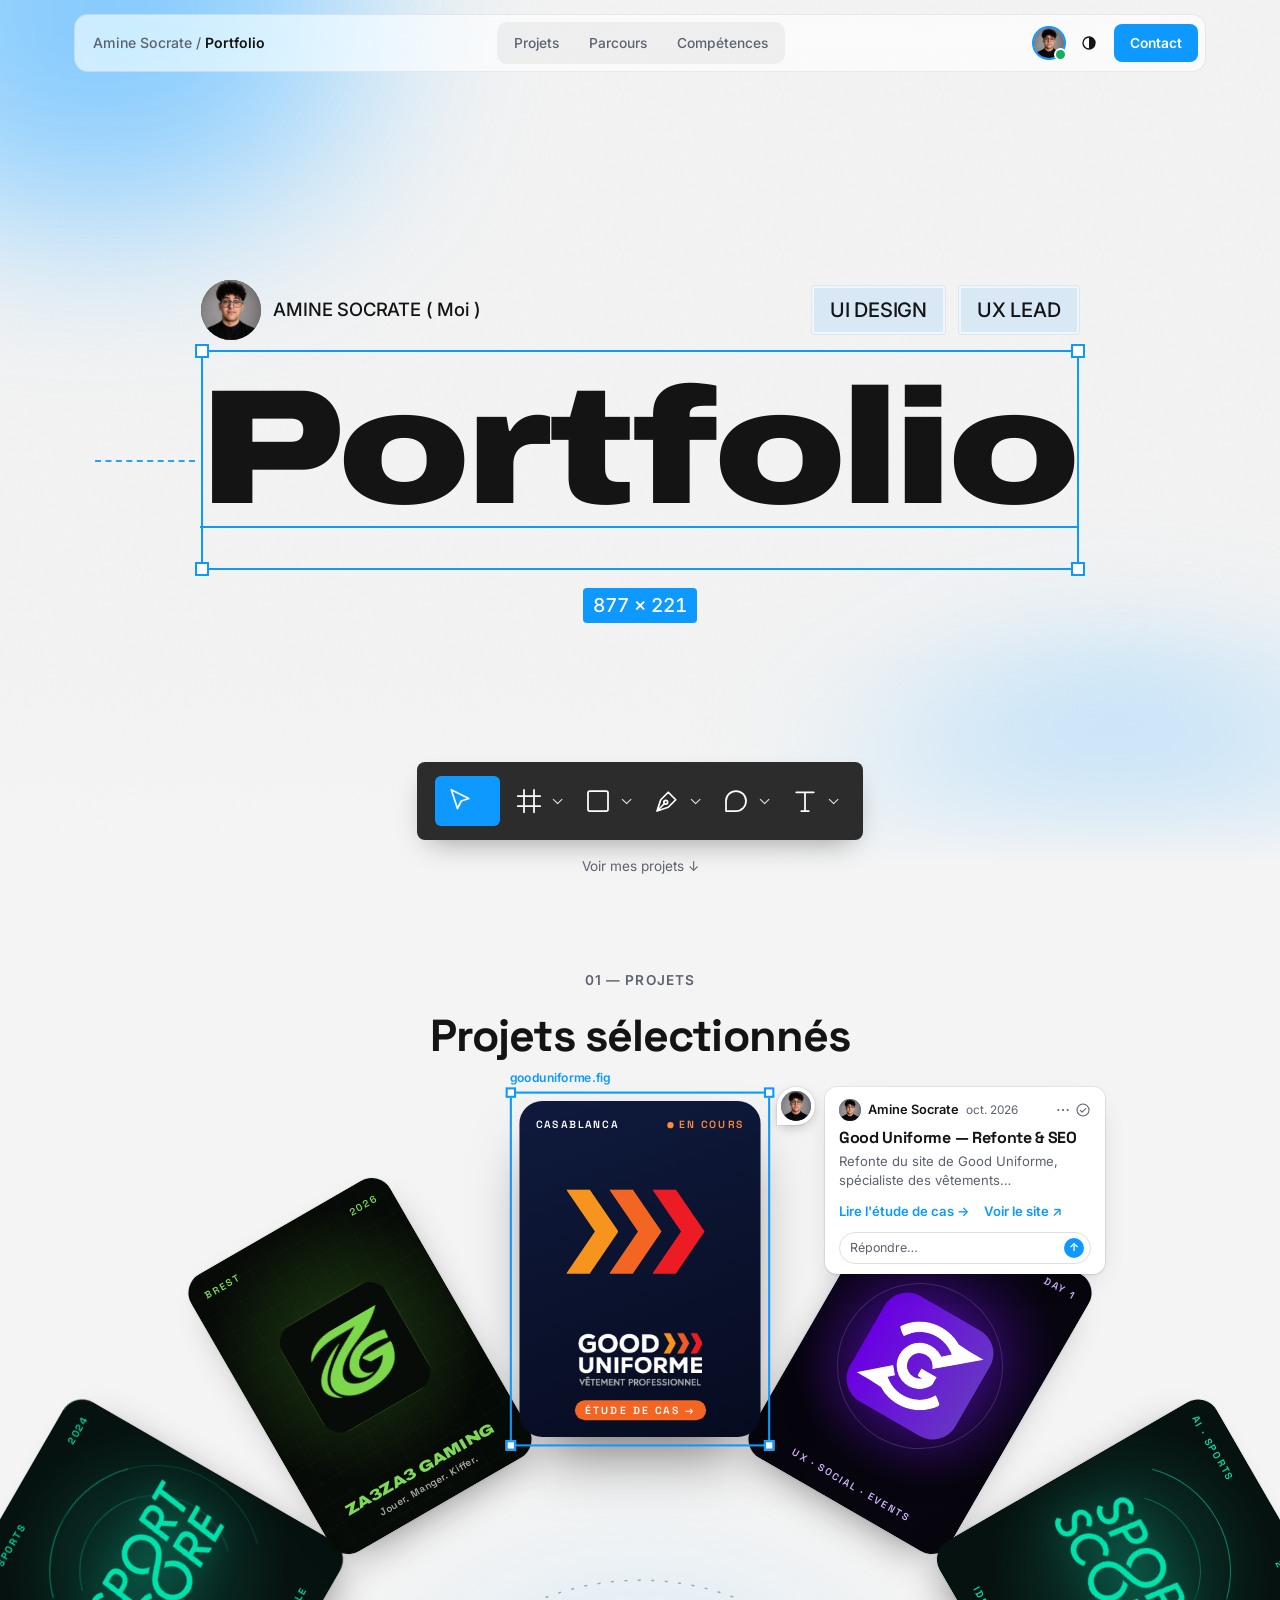
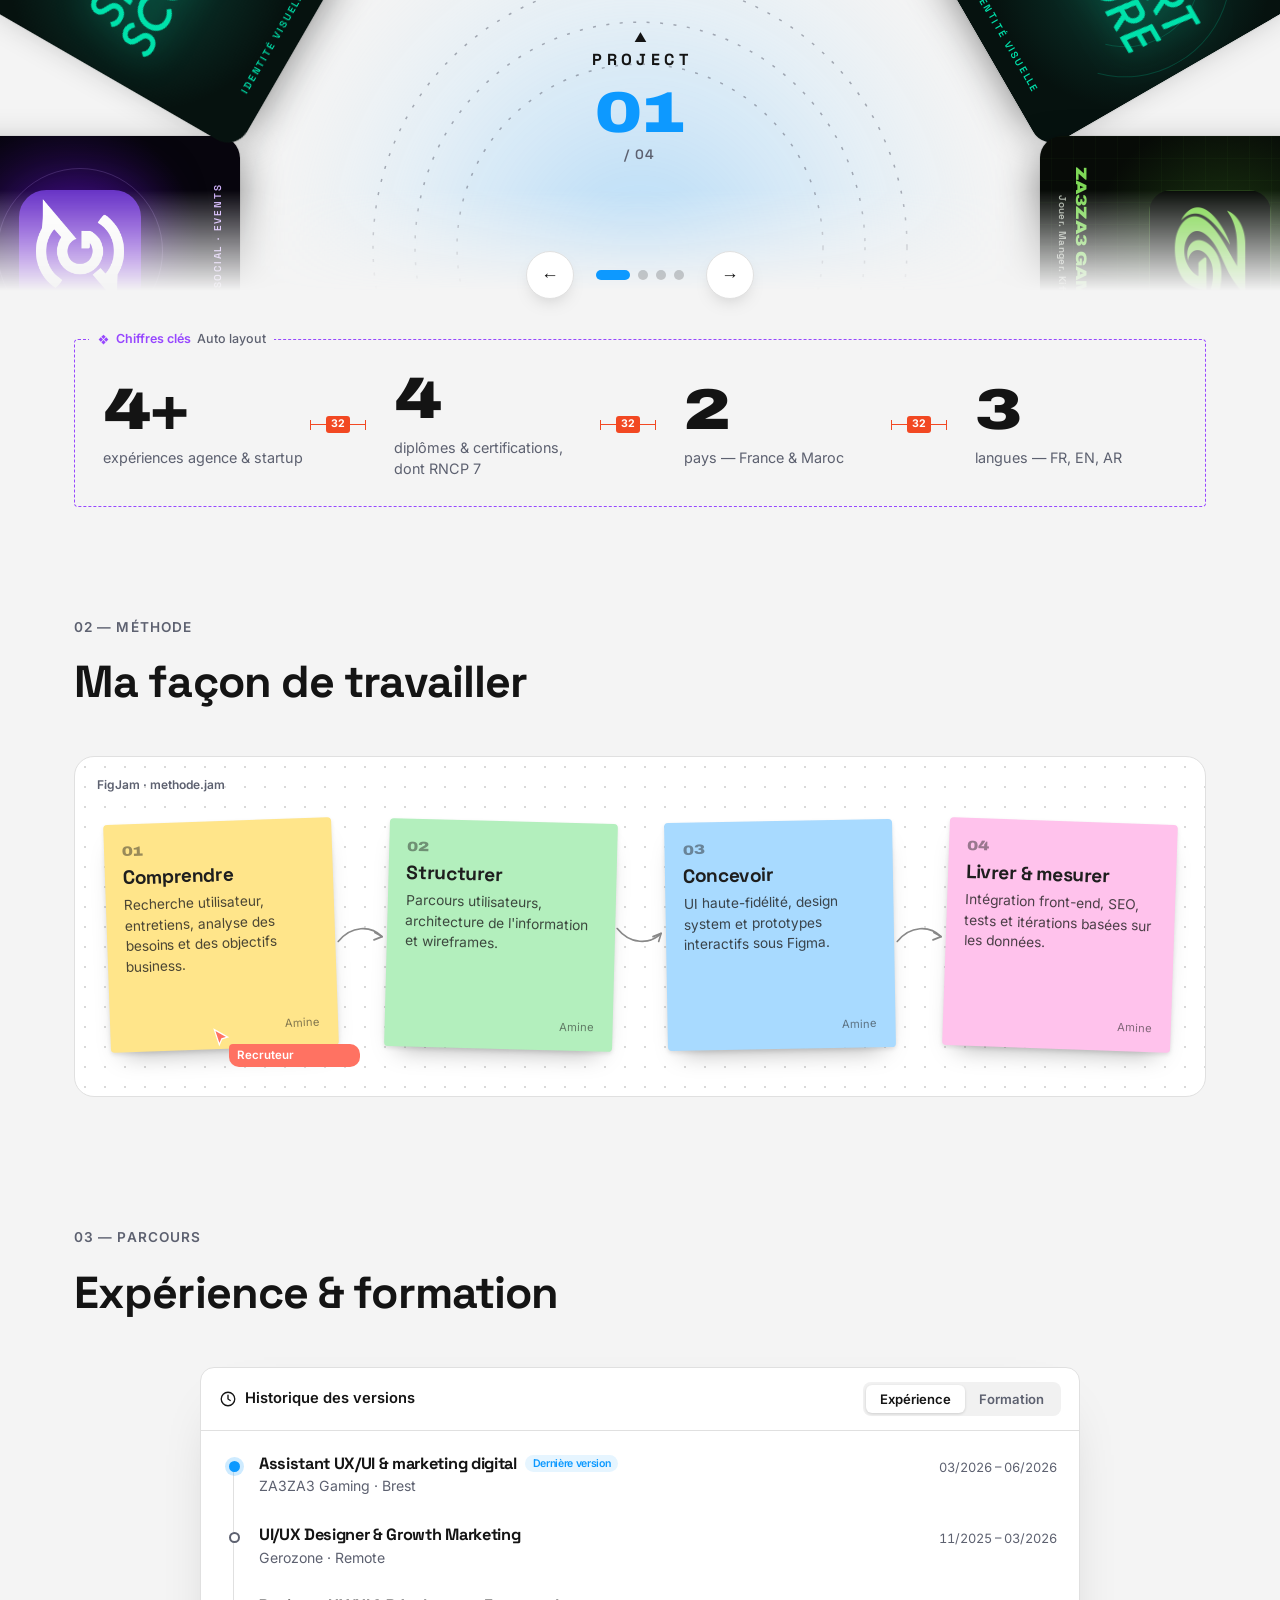
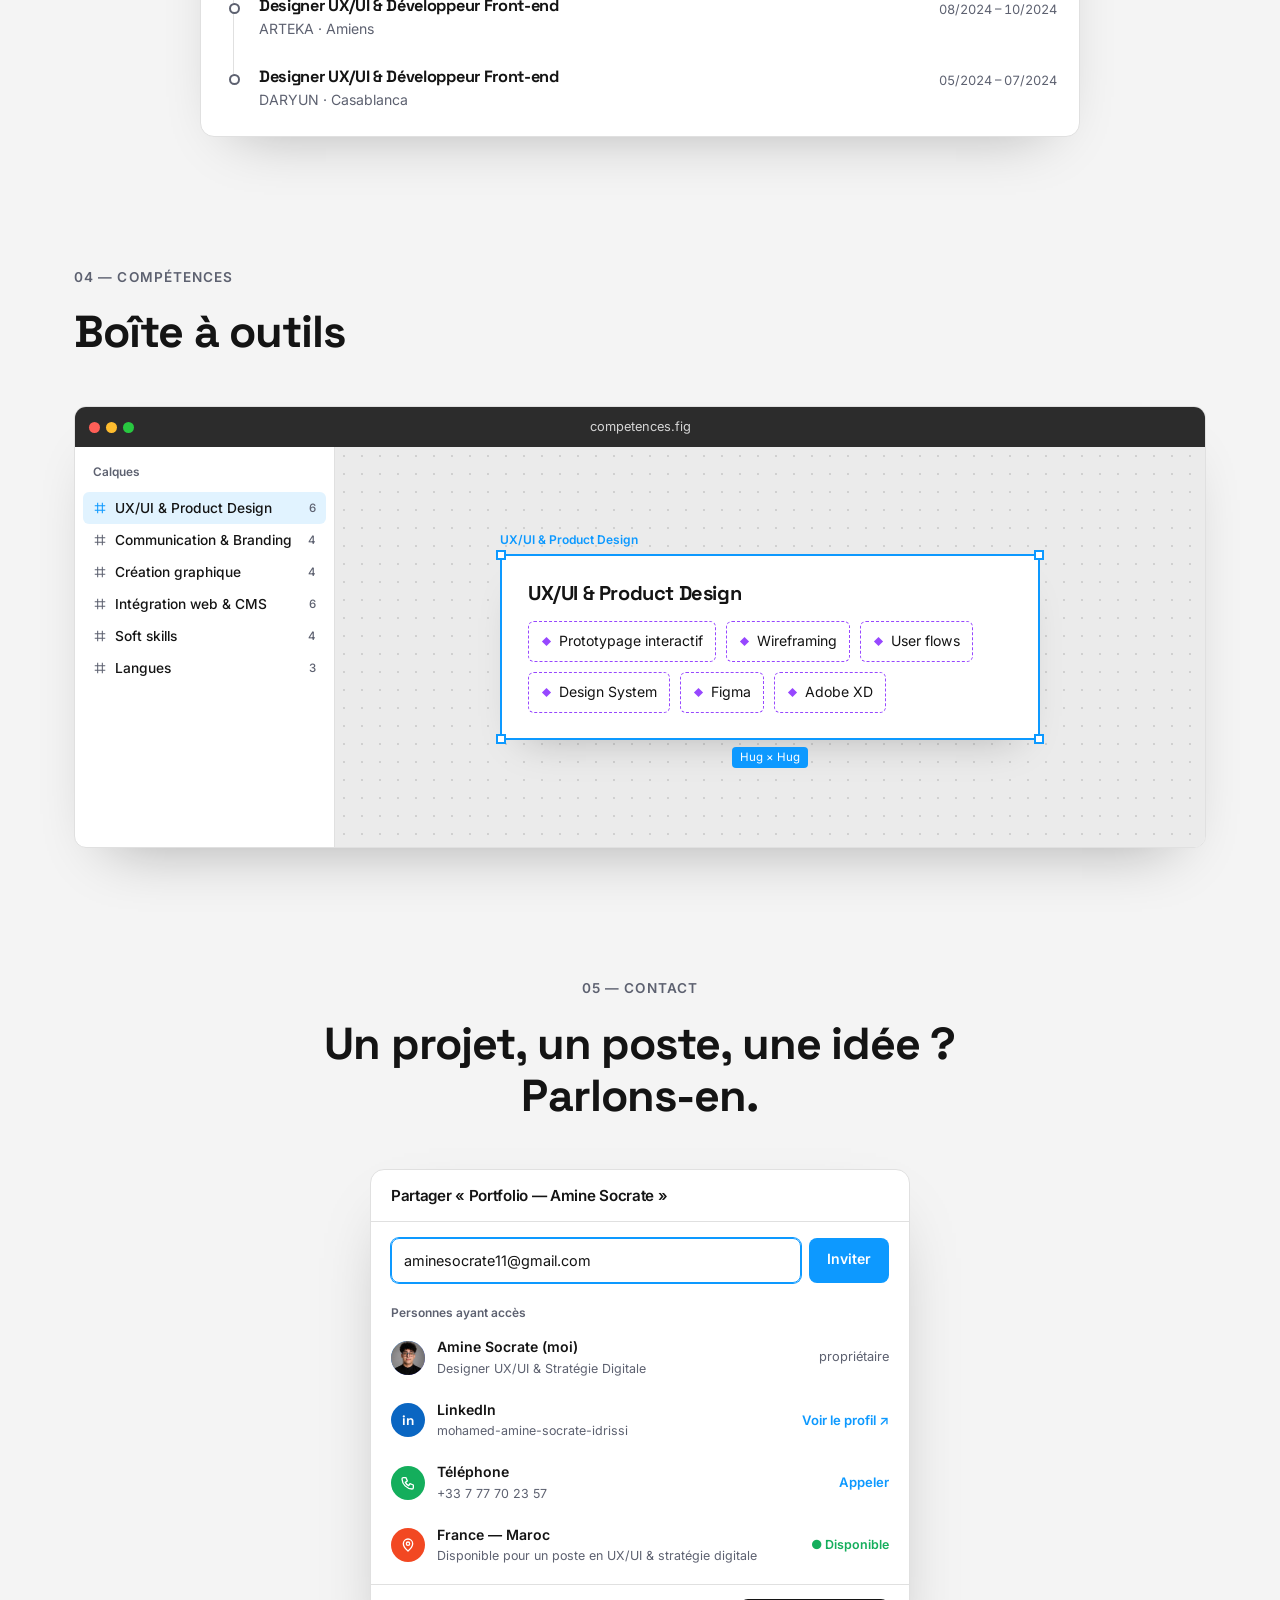
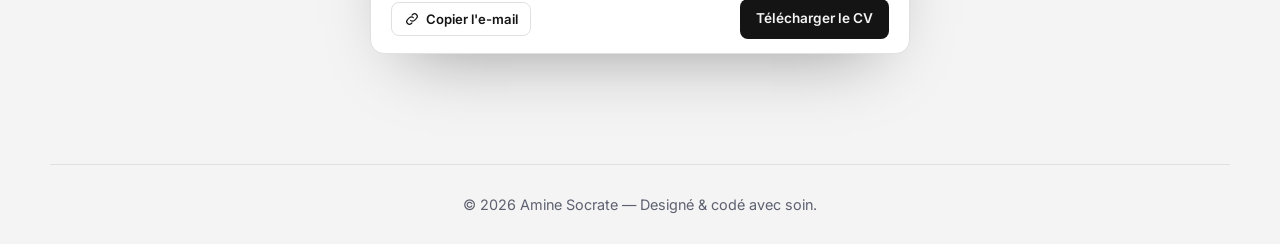
==== commit 6d5dee5c: "Adresse courte : aminesocrate.github.io Co-Authored-By: Claude Opus 5.5 <noreply@anthropic.com>" ====
(no text change in the page or its own stylesheets)
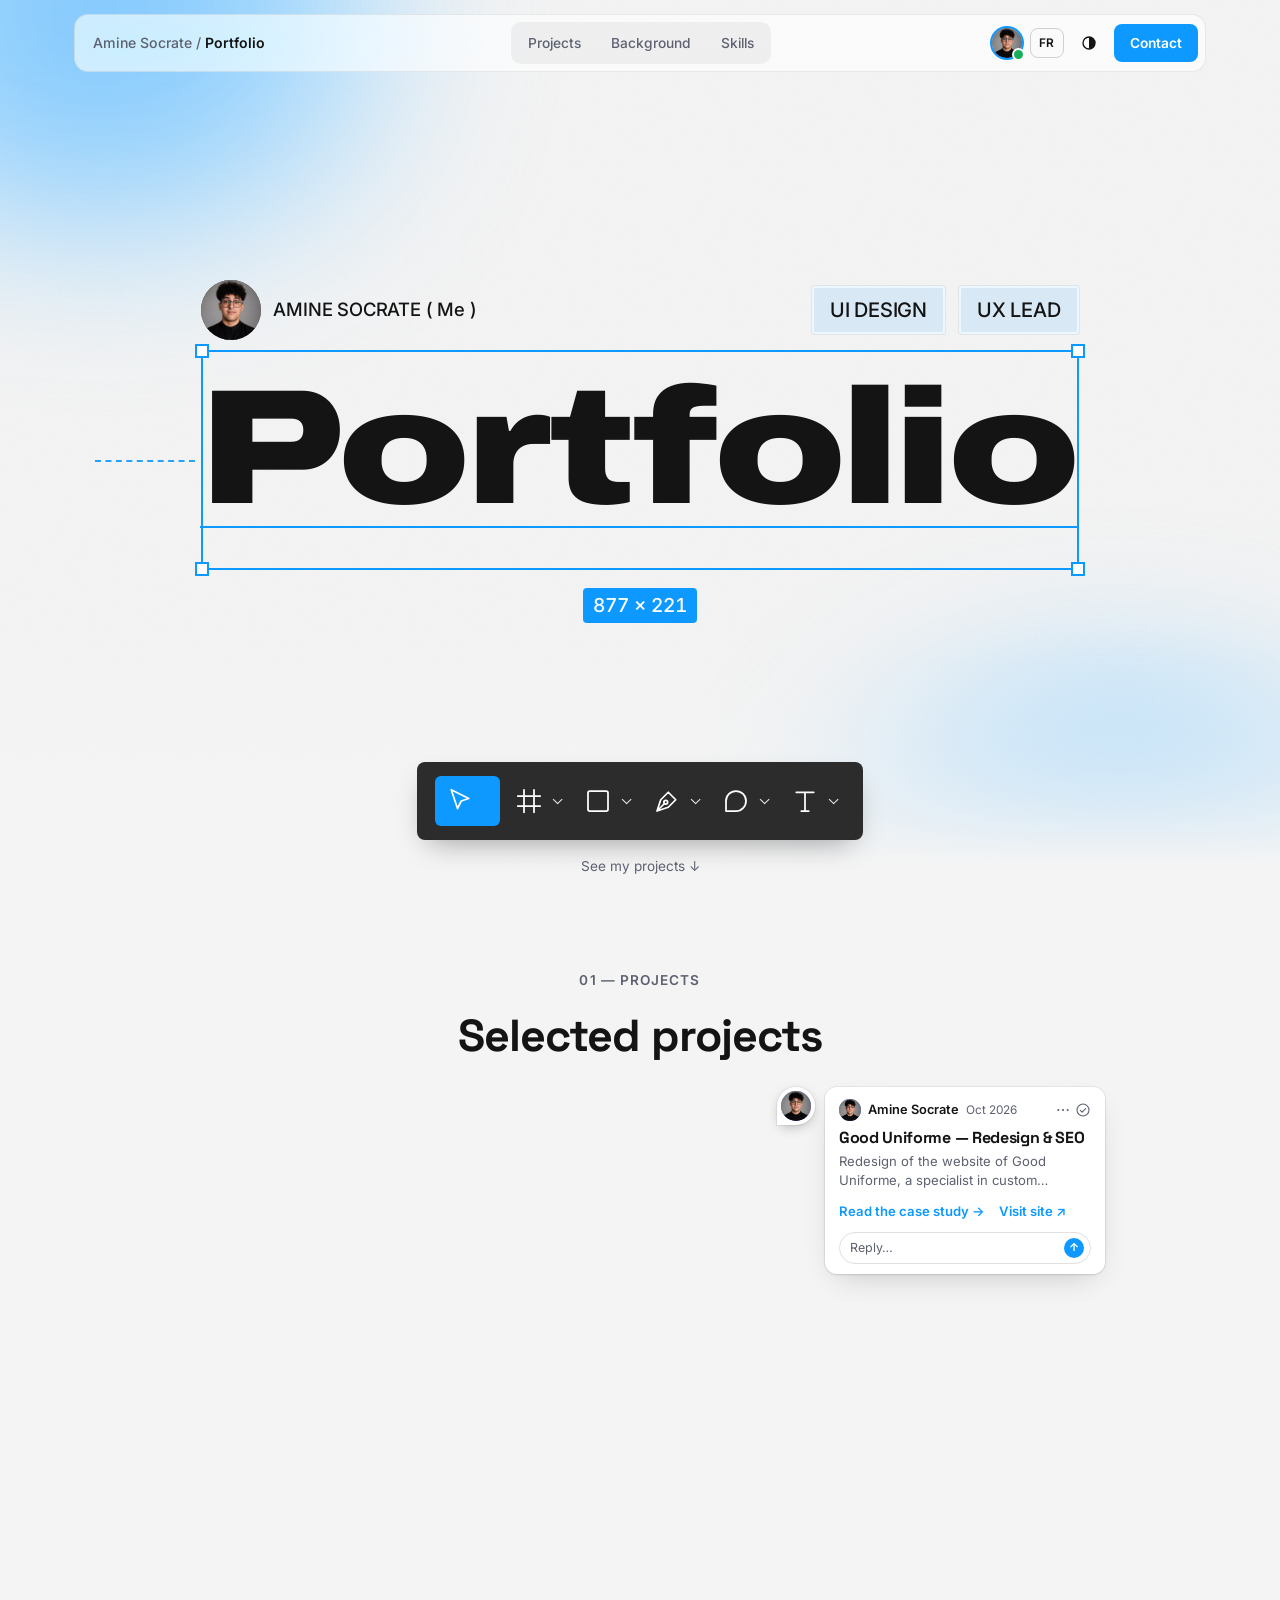
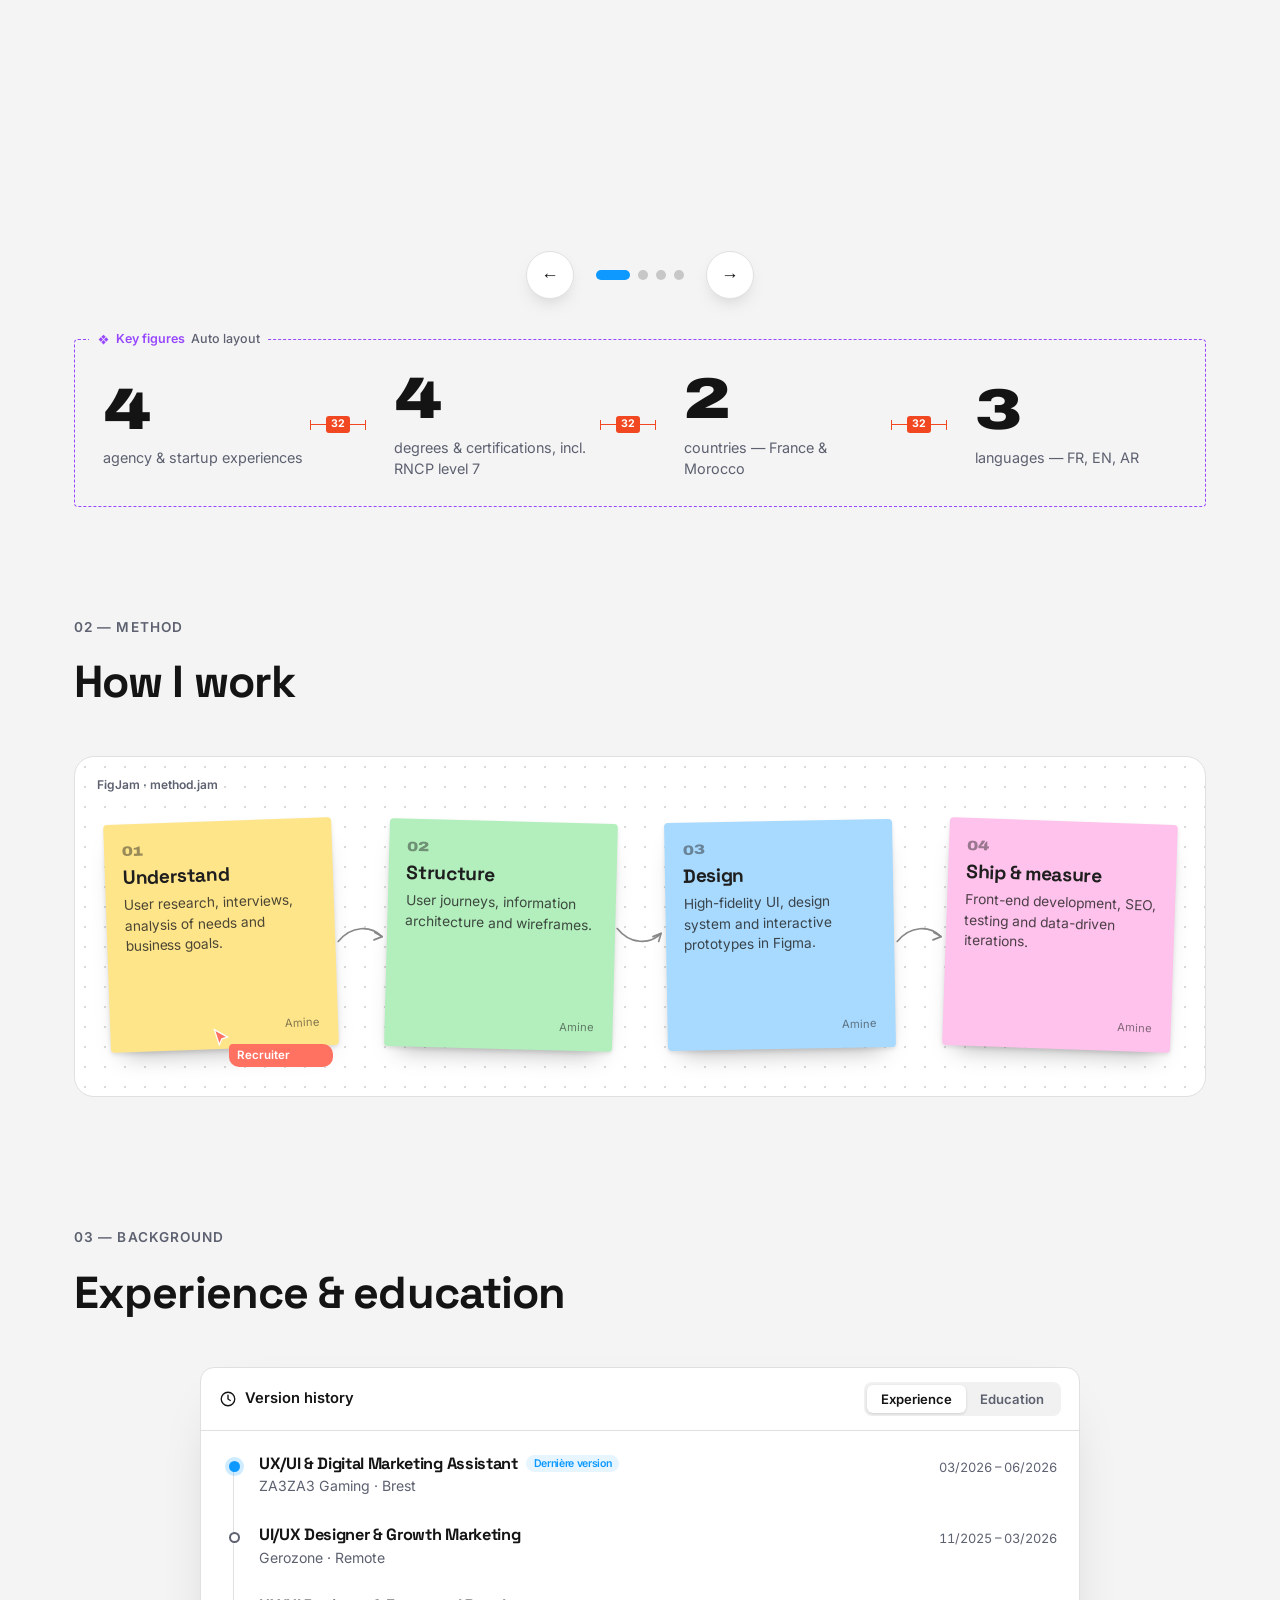
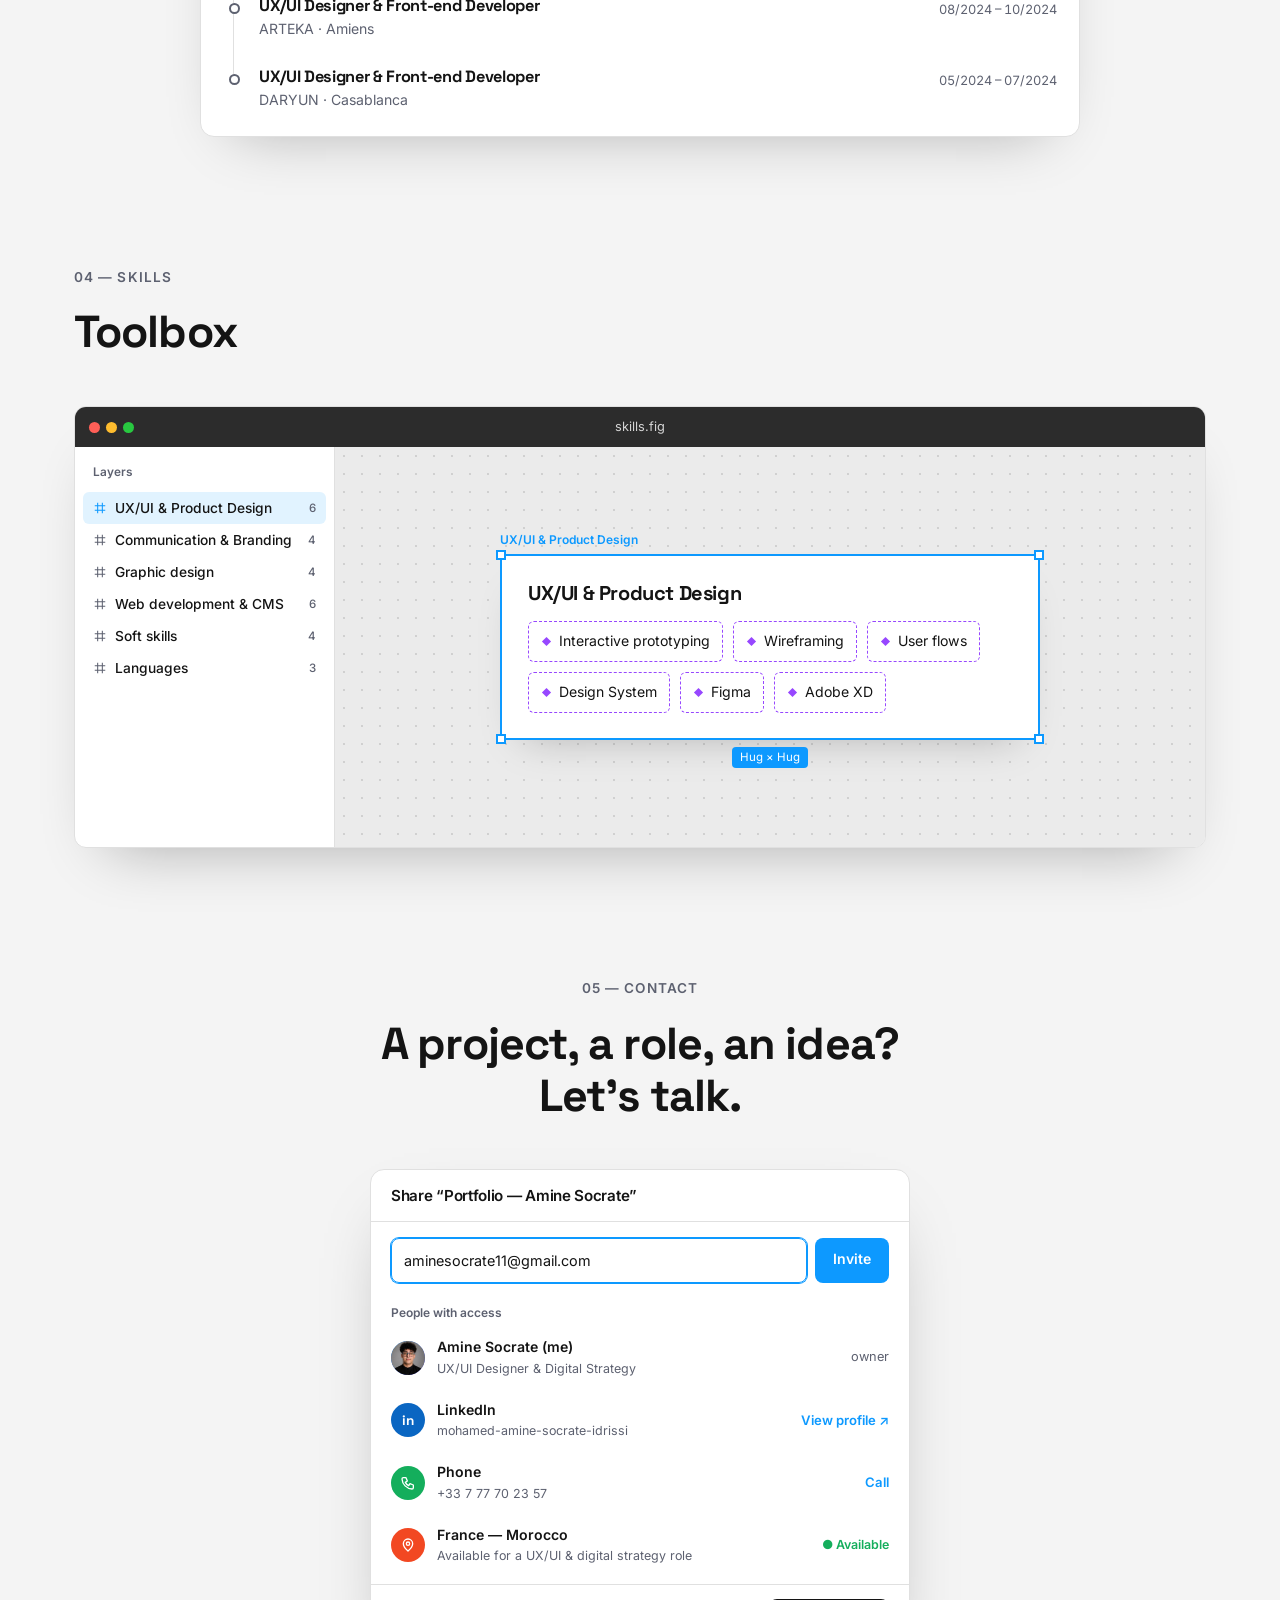
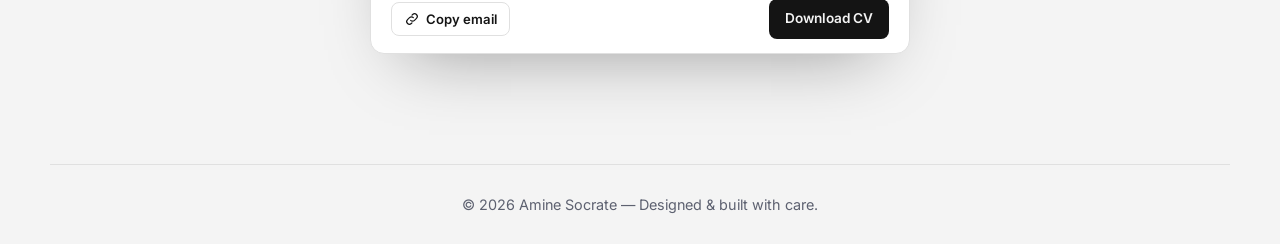
==== commit ea6acdc7: "Site bilingue FR / EN Bouton FR/EN dans l'en-tête, langue mémorisée, ?lang=en pour partager un lien " ====
--- a/index.html
+++ b/index.html
@@ -3,8 +3,8 @@
 <head>
   <meta charset="utf-8" />
   <meta name="viewport" content="width=device-width, initial-scale=1" />
-  <title>Amine Socrate — Designer UX/UI & Stratégie Digitale</title>
-  <meta name="description" content="Portfolio d'Amine Socrate, Designer UX/UI & Stratégie Digitale. Recherche utilisateur, prototypage, design system, branding et intégration front-end." />
+  <title data-en="Amine Socrate — UX/UI Designer & Digital Strategy">Amine Socrate — Designer UX/UI & Stratégie Digitale</title>
+  <meta name="description" content="Portfolio d'Amine Socrate, Designer UX/UI & Stratégie Digitale. Recherche utilisateur, prototypage, design system, branding et intégration front-end." data-en-content="Portfolio of Amine Socrate, UX/UI Designer & Digital Strategist. User research, prototyping, design systems, branding and front-end development." />
   <meta property="og:title" content="Amine Socrate — Designer UX/UI & Stratégie Digitale" />
   <meta property="og:description" content="Portfolio : UX/UI, refontes de sites, stratégie digitale et SEO. Projets Gerozone, Good Uniforme, ZA3ZA3 Gaming, Sportscore." />
   <meta property="og:type" content="website" />
@@ -21,22 +21,23 @@
 </head>
 <body>
   <header class="nav">
-    <a href="#top" class="brand" aria-label="Accueil">
+    <a href="#top" class="brand" aria-label="Accueil" data-en-aria-label="Home">
       <span class="crumb"><span class="crumb-dim">Amine Socrate /</span> Portfolio</span>
     </a>
-    <nav aria-label="Navigation principale">
+    <nav aria-label="Navigation principale" data-en-aria-label="Main navigation">
       <ul class="links">
-        <li><a href="#projets">Projets</a></li>
-        <li><a href="#experience">Parcours</a></li>
-        <li><a href="#competences">Compétences</a></li>
+        <li><a href="#projets" data-en="Projects">Projets</a></li>
+        <li><a href="#experience" data-en="Background">Parcours</a></li>
+        <li><a href="#competences" data-en="Skills">Compétences</a></li>
         <li class="links-contact"><a href="#contact">Contact</a></li>
       </ul>
     </nav>
     <div class="nav-right">
-      <span class="presence" title="Amine Socrate — en ligne">
+      <span class="presence" title="Amine Socrate — en ligne" data-en-title="Amine Socrate — online">
         <span class="avatar"><img src="assets/photo.jpg" alt="" onerror="this.remove()" />AS</span>
       </span>
-      <button class="theme-btn" aria-label="Changer de thème">
+      <button class="lang-btn" type="button">EN</button>
+      <button class="theme-btn" aria-label="Changer de thème" data-en-aria-label="Toggle theme">
         <svg viewBox="0 0 24 24" aria-hidden="true"><circle cx="12" cy="12" r="8"/><path d="M12 4a8 8 0 010 16z"/></svg>
       </button>
       <a href="#contact" class="share-btn">Contact</a>
@@ -59,7 +60,7 @@
               <img src="assets/photo.jpg" alt="" onerror="this.remove()" />
               AS
             </span>
-            <span>AMINE SOCRATE <span class="me-tag">( Moi )</span></span>
+            <span>AMINE SOCRATE <span class="me-tag" data-en="( Me )">( Moi )</span></span>
           </div>
           <div class="chips">
             <span>UI DESIGN</span>
@@ -73,11 +74,11 @@
           <i class="handle tl"></i><i class="handle tr"></i><i class="handle bl"></i><i class="handle br"></i>
           <span class="dims" id="dims">849 x 232</span>
         </div>
-        <p class="sr-only">Amine Socrate — Designer UX/UI & Stratégie Digitale</p>
-      </div>
-
-      <div class="toolbar" role="toolbar" aria-label="Outils">
-        <button class="tool active" data-tool="move" aria-label="Déplacer">
+        <p class="sr-only" data-en="Amine Socrate — UX/UI Designer & Digital Strategy">Amine Socrate — Designer UX/UI & Stratégie Digitale</p>
+      </div>
+
+      <div class="toolbar" role="toolbar" aria-label="Outils" data-en-aria-label="Tools">
+        <button class="tool active" data-tool="move" aria-label="Déplacer" data-en-aria-label="Move">
           <svg viewBox="0 0 24 24"><path d="M5 3l14 7-6 2-3 6z"/></svg><b></b>
         </button>
         <button class="tool" data-tool="frame" aria-label="Frame">
@@ -86,29 +87,29 @@
         <button class="tool" data-tool="rect" aria-label="Rectangle">
           <svg viewBox="0 0 24 24"><rect x="4" y="4" width="16" height="16" rx="1.5"/></svg><b></b>
         </button>
-        <button class="tool" data-tool="pen" aria-label="Plume">
+        <button class="tool" data-tool="pen" aria-label="Plume" data-en-aria-label="Pen">
           <svg viewBox="0 0 24 24"><path d="M4 20l3-9 6-6 6 6-6 6zM4 20l6-6"/><circle cx="11" cy="13" r="1.5"/></svg><b></b>
         </button>
-        <button class="tool" data-tool="comment" aria-label="Commentaire">
+        <button class="tool" data-tool="comment" aria-label="Commentaire" data-en-aria-label="Comment">
           <svg viewBox="0 0 24 24"><path d="M4 20v-8a8 8 0 1 1 8 8z"/></svg><b></b>
         </button>
-        <button class="tool" data-tool="text" aria-label="Texte">
+        <button class="tool" data-tool="text" aria-label="Texte" data-en-aria-label="Text">
           <svg viewBox="0 0 24 24"><path d="M5 5h14M12 5v15M9 20h6"/></svg><b></b>
         </button>
       </div>
 
-      <a href="#projets" class="scroll-hint">Voir mes projets ↓</a>
+      <a href="#projets" class="scroll-hint" data-en="See my projects ↓">Voir mes projets ↓</a>
     </section>
 
     <!-- PROJETS — roue de cartes -->
     <section id="projets" class="work">
       <div class="work-head reveal">
-        <p class="eyebrow">01 — Projets</p>
-        <h2>Projets sélectionnés</h2>
+        <p class="eyebrow" data-en="01 — Projects">01 — Projets</p>
+        <h2 data-en="Selected projects">Projets sélectionnés</h2>
       </div>
 
       <div class="work-body">
-      <div class="stage" id="stage" tabindex="0" aria-label="Projets — glisser ou utiliser les flèches">
+      <div class="stage" id="stage" tabindex="0" aria-label="Projets — glisser ou utiliser les flèches" data-en-aria-label="Projects — drag or use the arrow keys">
         <div class="ring" aria-hidden="true">
           <svg viewBox="0 0 400 400" class="ring-text">
             <circle cx="200" cy="200" r="178" class="ring-dash" />
@@ -122,9 +123,9 @@
 
       <div class="work-info" id="workInfo">
         <div class="work-nav">
-          <button class="wheel-nav prev" aria-label="Projet précédent">←</button>
-          <div class="dots" id="wDots" role="tablist" aria-label="Choisir un projet"></div>
-          <button class="wheel-nav next" aria-label="Projet suivant">→</button>
+          <button class="wheel-nav prev" aria-label="Projet précédent" data-en-aria-label="Previous project">←</button>
+          <div class="dots" id="wDots" role="tablist" aria-label="Choisir un projet" data-en-aria-label="Choose a project"></div>
+          <button class="wheel-nav next" aria-label="Projet suivant" data-en-aria-label="Next project">→</button>
         </div>
       </div>
 
@@ -147,11 +148,11 @@
             <p class="desc" id="wDesc"></p>
             <div class="c-buttons">
               <button class="case-btn" id="wCase" hidden>Voir le projet →</button>
-              <a class="site-btn" id="wLink" target="_blank" rel="noopener">Voir le site <span aria-hidden="true">↗</span></a>
+              <a class="site-btn" id="wLink" target="_blank" rel="noopener"><span data-en="Visit site">Voir le site</span> <span aria-hidden="true">↗</span></a>
               <a class="site-btn" id="wExtra" target="_blank" rel="noopener" hidden></a>
             </div>
-            <a href="#contact" class="reply" aria-label="Me contacter à propos de ce projet">
-              <span>Répondre…</span>
+            <a href="#contact" class="reply" aria-label="Me contacter à propos de ce projet" data-en-aria-label="Contact me about this project">
+              <span data-en="Reply…">Répondre…</span>
               <b aria-hidden="true">↑</b>
             </a>
           </div>
@@ -160,49 +161,49 @@
     </section>
 
     <!-- STATS — frame en auto layout -->
-    <section class="stats-frame reveal" aria-label="Chiffres clés">
-      <span class="frame-tag"><svg viewBox="0 0 24 24" aria-hidden="true"><path d="M12 3l4 4-4 4-4-4zM12 13l4 4-4 4-4-4zM7 8l4 4-4 4-4-4zM17 8l4 4-4 4-4-4z"/></svg>Chiffres clés <em>Auto layout</em></span>
+    <section class="stats-frame reveal" aria-label="Chiffres clés" data-en-aria-label="Key figures">
+      <span class="frame-tag"><svg viewBox="0 0 24 24" aria-hidden="true"><path d="M12 3l4 4-4 4-4-4zM12 13l4 4-4 4-4-4zM7 8l4 4-4 4-4-4zM17 8l4 4-4 4-4-4z"/></svg><span data-en="Key figures">Chiffres clés</span> <em>Auto layout</em></span>
       <div class="stats">
-        <div class="stat"><strong data-count="4" data-suffix="+">0</strong><span>expériences agence & startup</span></div>
+        <div class="stat"><strong data-count="4" data-suffix="+">0</strong><span data-en="agency & startup experiences">expériences agence & startup</span></div>
         <i class="gap" aria-hidden="true"><span>32</span></i>
-        <div class="stat"><strong data-count="4">0</strong><span>diplômes & certifications, dont RNCP 7</span></div>
+        <div class="stat"><strong data-count="4">0</strong><span data-en="degrees & certifications, incl. RNCP level 7">diplômes & certifications, dont RNCP 7</span></div>
         <i class="gap" aria-hidden="true"><span>32</span></i>
-        <div class="stat"><strong data-count="2">0</strong><span>pays — France & Maroc</span></div>
+        <div class="stat"><strong data-count="2">0</strong><span data-en="countries — France & Morocco">pays — France & Maroc</span></div>
         <i class="gap" aria-hidden="true"><span>32</span></i>
-        <div class="stat"><strong data-count="3">0</strong><span>langues — FR, EN, AR</span></div>
+        <div class="stat"><strong data-count="3">0</strong><span data-en="languages — FR, EN, AR">langues — FR, EN, AR</span></div>
       </div>
     </section>
 
     <!-- MÉTHODE — tableau FigJam -->
     <section class="section">
       <div class="section-head reveal">
-        <p class="eyebrow">02 — Méthode</p>
-        <h2>Ma façon de travailler</h2>
+        <p class="eyebrow" data-en="02 — Method">02 — Méthode</p>
+        <h2 data-en="How I work">Ma façon de travailler</h2>
       </div>
       <div class="board reveal">
-        <span class="board-tag">FigJam · methode.jam</span>
+        <span class="board-tag" data-en="FigJam · method.jam">FigJam · methode.jam</span>
         <div class="stickies">
           <article class="sticky s-yellow">
-            <span class="n">01</span><h4>Comprendre</h4>
-            <p>Recherche utilisateur, entretiens, analyse des besoins et des objectifs business.</p>
+            <span class="n">01</span><h4 data-en="Understand">Comprendre</h4>
+            <p data-en="User research, interviews, analysis of needs and business goals.">Recherche utilisateur, entretiens, analyse des besoins et des objectifs business.</p>
             <small>Amine</small>
           </article>
           <span class="arrow" aria-hidden="true"><svg viewBox="0 0 64 32"><path d="M4 24C20 4 44 4 58 18"/><path d="M49 13l9 5-10 4"/></svg></span>
           <article class="sticky s-green">
-            <span class="n">02</span><h4>Structurer</h4>
-            <p>Parcours utilisateurs, architecture de l'information et wireframes.</p>
+            <span class="n">02</span><h4 data-en="Structure">Structurer</h4>
+            <p data-en="User journeys, information architecture and wireframes.">Parcours utilisateurs, architecture de l'information et wireframes.</p>
             <small>Amine</small>
           </article>
           <span class="arrow" aria-hidden="true"><svg viewBox="0 0 64 32"><path d="M4 8C20 28 44 28 58 14"/><path d="M48 18l10-4-3 10"/></svg></span>
           <article class="sticky s-blue">
-            <span class="n">03</span><h4>Concevoir</h4>
-            <p>UI haute-fidélité, design system et prototypes interactifs sous Figma.</p>
+            <span class="n">03</span><h4 data-en="Design">Concevoir</h4>
+            <p data-en="High-fidelity UI, design system and interactive prototypes in Figma.">UI haute-fidélité, design system et prototypes interactifs sous Figma.</p>
             <small>Amine</small>
           </article>
           <span class="arrow" aria-hidden="true"><svg viewBox="0 0 64 32"><path d="M4 24C20 4 44 4 58 18"/><path d="M49 13l9 5-10 4"/></svg></span>
           <article class="sticky s-pink">
-            <span class="n">04</span><h4>Livrer & mesurer</h4>
-            <p>Intégration front-end, SEO, tests et itérations basées sur les données.</p>
+            <span class="n">04</span><h4 data-en="Ship & measure">Livrer & mesurer</h4>
+            <p data-en="Front-end development, SEO, testing and data-driven iterations.">Intégration front-end, SEO, tests et itérations basées sur les données.</p>
             <small>Amine</small>
           </article>
         </div>
@@ -211,7 +212,7 @@
             <svg viewBox="0 0 24 24"><path d="M4 2l16 9-7 2-3 7z"/></svg>
             <span class="mp-hand">👋</span>
           </span>
-          <b><span class="mp-name">Recruteur</span><span class="mp-hi">Salut ! Bienvenue 👋</span></b>
+          <b><span class="mp-name" data-en="Recruiter">Recruteur</span><span class="mp-hi" data-en="Hi! Welcome 👋">Salut ! Bienvenue 👋</span></b>
         </span>
       </div>
     </section>
@@ -219,24 +220,24 @@
     <!-- PARCOURS — historique des versions -->
     <section id="experience" class="section">
       <div class="section-head reveal">
-        <p class="eyebrow">03 — Parcours</p>
-        <h2>Expérience & formation</h2>
+        <p class="eyebrow" data-en="03 — Background">03 — Parcours</p>
+        <h2 data-en="Experience & education">Expérience & formation</h2>
       </div>
       <div class="history reveal">
         <header class="h-head">
           <span class="h-title">
             <svg viewBox="0 0 24 24" aria-hidden="true"><circle cx="12" cy="12" r="9"/><path d="M12 7v5l3 2"/></svg>
-            Historique des versions
+            <span data-en="Version history">Historique des versions</span>
           </span>
-          <div class="h-tabs" role="tablist" aria-label="Parcours">
-            <button role="tab" aria-selected="true" data-tab="exp">Expérience</button>
-            <button role="tab" aria-selected="false" data-tab="edu">Formation</button>
+          <div class="h-tabs" role="tablist" aria-label="Parcours" data-en-aria-label="Background">
+            <button role="tab" aria-selected="true" data-tab="exp" data-en="Experience">Expérience</button>
+            <button role="tab" aria-selected="false" data-tab="edu" data-en="Education">Formation</button>
           </div>
         </header>
         <ol class="h-list" data-panel="exp">
           <li class="current">
             <span class="h-dot"></span>
-            <div><h4>Assistant UX/UI & marketing digital</h4><p>ZA3ZA3 Gaming · Brest</p></div>
+            <div><h4 data-en="UX/UI & Digital Marketing Assistant">Assistant UX/UI & marketing digital</h4><p>ZA3ZA3 Gaming · Brest</p></div>
             <time>03/2026 – 06/2026</time>
           </li>
           <li>
@@ -246,34 +247,34 @@
           </li>
           <li>
             <span class="h-dot"></span>
-            <div><h4>Designer UX/UI & Développeur Front-end</h4><p>ARTEKA · Amiens</p></div>
+            <div><h4 data-en="UX/UI Designer & Front-end Developer">Designer UX/UI & Développeur Front-end</h4><p>ARTEKA · Amiens</p></div>
             <time>08/2024 – 10/2024</time>
           </li>
           <li>
             <span class="h-dot"></span>
-            <div><h4>Designer UX/UI & Développeur Front-end</h4><p>DARYUN · Casablanca</p></div>
+            <div><h4 data-en="UX/UI Designer & Front-end Developer">Designer UX/UI & Développeur Front-end</h4><p>DARYUN · Casablanca</p></div>
             <time>05/2024 – 07/2024</time>
           </li>
         </ol>
         <ol class="h-list" data-panel="edu" hidden>
           <li class="current">
             <span class="h-dot"></span>
-            <div><h4>Expert en Stratégie Digitale</h4><p>Titre certifié RNCP niveau 7 (Bac+5)</p></div>
+            <div><h4 data-en="Digital Strategy Expert">Expert en Stratégie Digitale</h4><p data-en="RNCP level 7 certified title (Master's level)">Titre certifié RNCP niveau 7 (Bac+5)</p></div>
             <time>2026</time>
           </li>
           <li>
             <span class="h-dot"></span>
-            <div><h4>Mastère Lead UX</h4><p>Digital Campus · Montpellier</p></div>
+            <div><h4 data-en="Master's in UX Leadership (Mastère Lead UX)">Mastère Lead UX</h4><p>Digital Campus · Montpellier</p></div>
             <time>2024 – 2026</time>
           </li>
           <li>
             <span class="h-dot"></span>
-            <div><h4>Chef de projet digital</h4><p>Digital Campus · Toulouse</p></div>
+            <div><h4 data-en="Digital Project Manager">Chef de projet digital</h4><p>Digital Campus · Toulouse</p></div>
             <time>2024</time>
           </li>
           <li>
             <span class="h-dot"></span>
-            <div><h4>Technicien spécialisé en développement informatique</h4><p>ISTA · Casablanca</p></div>
+            <div><h4 data-en="Specialized Technician in Software Development">Technicien spécialisé en développement informatique</h4><p>ISTA · Casablanca</p></div>
             <time>2022</time>
           </li>
         </ol>
@@ -283,19 +284,19 @@
     <!-- COMPÉTENCES — fenêtre Figma avec calques -->
     <section id="competences" class="section">
       <div class="section-head reveal">
-        <p class="eyebrow">04 — Compétences</p>
-        <h2>Boîte à outils</h2>
+        <p class="eyebrow" data-en="04 — Skills">04 — Compétences</p>
+        <h2 data-en="Toolbox">Boîte à outils</h2>
       </div>
       <div class="fwin reveal">
         <div class="fwin-bar">
           <span class="win-dots" aria-hidden="true"><i></i><i></i><i></i></span>
-          <span>competences.fig</span>
+          <span data-en="skills.fig">competences.fig</span>
           <span></span>
         </div>
         <div class="fwin-body">
           <aside class="layers">
-            <p class="layers-title">Calques</p>
-            <ul id="skillLayers" role="tablist" aria-label="Catégories de compétences"></ul>
+            <p class="layers-title" data-en="Layers">Calques</p>
+            <ul id="skillLayers" role="tablist" aria-label="Catégories de compétences" data-en-aria-label="Skill categories"></ul>
           </aside>
           <div class="fcanvas">
             <div class="sk-frame" id="skillFrame" aria-live="polite"></div>
@@ -308,37 +309,37 @@
     <section id="contact" class="section contact">
       <div class="section-head reveal">
         <p class="eyebrow">05 — Contact</p>
-        <h2>Un projet, un poste, une idée ?<br />Parlons-en.</h2>
+        <h2 data-en="A project, a role, an idea?<br />Let's talk.">Un projet, un poste, une idée ?<br />Parlons-en.</h2>
       </div>
       <div class="share reveal">
         <header class="share-head">
-          <h3>Partager « Portfolio — Amine Socrate »</h3>
+          <h3 data-en="Share “Portfolio — Amine Socrate”">Partager « Portfolio — Amine Socrate »</h3>
         </header>
         <div class="invite">
           <span class="invite-field">aminesocrate11@gmail.com</span>
-          <a class="invite-btn" href="mailto:aminesocrate11@gmail.com">Inviter</a>
-        </div>
-        <p class="share-sub">Personnes ayant accès</p>
+          <a class="invite-btn" href="mailto:aminesocrate11@gmail.com" data-en="Invite">Inviter</a>
+        </div>
+        <p class="share-sub" data-en="People with access">Personnes ayant accès</p>
         <ul class="access">
           <li>
             <span class="avatar"><img src="assets/photo.jpg" alt="" onerror="this.remove()" />AS</span>
-            <div><b>Amine Socrate (moi)</b><small>Designer UX/UI & Stratégie Digitale</small></div>
-            <em>propriétaire</em>
+            <div><b data-en="Amine Socrate (me)">Amine Socrate (moi)</b><small data-en="UX/UI Designer & Digital Strategy">Designer UX/UI & Stratégie Digitale</small></div>
+            <em data-en="owner">propriétaire</em>
           </li>
           <li>
             <span class="avatar a-in">in</span>
             <div><b>LinkedIn</b><small>mohamed-amine-socrate-idrissi</small></div>
-            <a href="https://www.linkedin.com/in/mohamed-amine-socrate-idrissi/" target="_blank" rel="noopener">Voir le profil ↗</a>
+            <a href="https://www.linkedin.com/in/mohamed-amine-socrate-idrissi/" target="_blank" rel="noopener" data-en="View profile ↗">Voir le profil ↗</a>
           </li>
           <li>
             <span class="avatar a-ph"><svg viewBox="0 0 24 24" aria-hidden="true"><path d="M5 4h4l2 5-3 2a11 11 0 005 5l2-3 5 2v4a2 2 0 01-2 2A16 16 0 013 6a2 2 0 012-2"/></svg></span>
-            <div><b>Téléphone</b><small>+33 7 77 70 23 57</small></div>
-            <a href="tel:+33777702357">Appeler</a>
+            <div><b data-en="Phone">Téléphone</b><small>+33 7 77 70 23 57</small></div>
+            <a href="tel:+33777702357" data-en="Call">Appeler</a>
           </li>
           <li>
             <span class="avatar a-loc"><svg viewBox="0 0 24 24" aria-hidden="true"><path d="M12 21s-7-6.3-7-11a7 7 0 0114 0c0 4.7-7 11-7 11z"/><circle cx="12" cy="10" r="2.5"/></svg></span>
-            <div><b>France — Maroc</b><small>Disponible pour un poste en UX/UI & stratégie digitale</small></div>
-            <span class="dispo">● Disponible</span>
+            <div><b data-en="France — Morocco">France — Maroc</b><small data-en="Available for a UX/UI & digital strategy role">Disponible pour un poste en UX/UI & stratégie digitale</small></div>
+            <span class="dispo" data-en="● Available">● Disponible</span>
           </li>
         </ul>
         <footer class="share-foot">
@@ -346,21 +347,21 @@
             <svg viewBox="0 0 24 24" aria-hidden="true"><path d="M10 14a4 4 0 005.7 0l3-3a4 4 0 00-5.7-5.7l-1 1M14 10a4 4 0 00-5.7 0l-3 3a4 4 0 005.7 5.7l1-1"/></svg>
             <span>Copier l'e-mail</span>
           </button>
-          <a href="assets/CV_Amine_SOCRATE.pdf" class="cv-dl" download>Télécharger le CV</a>
+          <a href="assets/CV_Amine_SOCRATE.pdf" class="cv-dl" download data-en="Download CV">Télécharger le CV</a>
         </footer>
       </div>
     </section>
   </main>
 
   <footer>
-    <p>© <span id="year"></span> Amine Socrate — Designé & codé avec soin.</p>
+    <p>© <span id="year"></span> <span data-en="Amine Socrate — Designed & built with care.">Amine Socrate — Designé & codé avec soin.</span></p>
   </footer>
 
   <!-- Vue projet -->
   <dialog class="case" id="case" aria-labelledby="caseTitle">
     <div class="case-top">
       <span class="case-file" id="caseFile"></span>
-      <button class="case-close" id="caseClose" aria-label="Fermer">✕</button>
+      <button class="case-close" id="caseClose" aria-label="Fermer" data-en-aria-label="Close">✕</button>
     </div>
     <div class="case-body">
       <header class="case-head">
@@ -372,28 +373,29 @@
       </header>
       <p class="case-context" id="caseContext"></p>
 
-      <h4 class="det-title">Détails</h4>
+      <h4 class="det-title" data-en="Details">Détails</h4>
       <dl class="case-details" id="caseDetails"></dl>
 
-      <h4>Mon rôle</h4>
+      <h4 data-en="My role">Mon rôle</h4>
       <ul class="case-role" id="caseRole"></ul>
       <ul class="tags" id="caseTags"></ul>
 
       <div class="case-actions">
-        <a id="casePage" class="case-site case-page">Lire l'étude de cas →</a>
-        <a id="caseLink" class="case-site" target="_blank" rel="noopener">Voir le site <span aria-hidden="true">↗</span></a>
+        <a id="casePage" class="case-site case-page" data-en="Read the case study →">Lire l'étude de cas →</a>
+        <a id="caseLink" class="case-site" target="_blank" rel="noopener"><span data-en="Visit site">Voir le site</span> <span aria-hidden="true">↗</span></a>
         <a id="caseExtra" class="case-site" target="_blank" rel="noopener" hidden></a>
       </div>
     </div>
   </dialog>
 
-  <dialog class="lightbox" id="lightbox" aria-label="Image agrandie">
-    <button class="lb-close" aria-label="Fermer">✕</button>
-    <button class="lb-prev" aria-label="Image précédente">←</button>
+  <dialog class="lightbox" id="lightbox" aria-label="Image agrandie" data-en-aria-label="Enlarged image">
+    <button class="lb-close" aria-label="Fermer" data-en-aria-label="Close">✕</button>
+    <button class="lb-prev" aria-label="Image précédente" data-en-aria-label="Previous image">←</button>
     <figure><img id="lbImg" alt="" /><figcaption id="lbCap"></figcaption></figure>
-    <button class="lb-next" aria-label="Image suivante">→</button>
+    <button class="lb-next" aria-label="Image suivante" data-en-aria-label="Next image">→</button>
   </dialog>
 
+  <script src="i18n.js"></script>
   <script src="script.js"></script>
 </body>
 </html>
--- a/styles.css
+++ b/styles.css
@@ -92,6 +92,14 @@
 }
 .share-btn:hover { background: #0a84dd; transform: translateY(-1px); }
 .menu-btn { display: none; }
+.lang-btn { /* bascule FR / EN */
+  height: 30px; min-width: 34px; padding: 0 8px; border-radius: 8px; cursor: pointer;
+  border: 1px solid color-mix(in srgb, var(--ink) 18%, transparent); background: none; color: var(--ink);
+  font: 600 .74rem var(--font-body, inherit); letter-spacing: .04em; transition: background .2s, border-color .2s;
+}
+.lang-btn:hover { background: color-mix(in srgb, var(--ink) 7%, transparent); }
+.fx-top .lang-btn { color: #fff; border-color: #ffffff33; }
+.fx-top .lang-btn:hover { background: #ffffff1a; }
 
 /* HERO — canevas Figma */
 .hero {
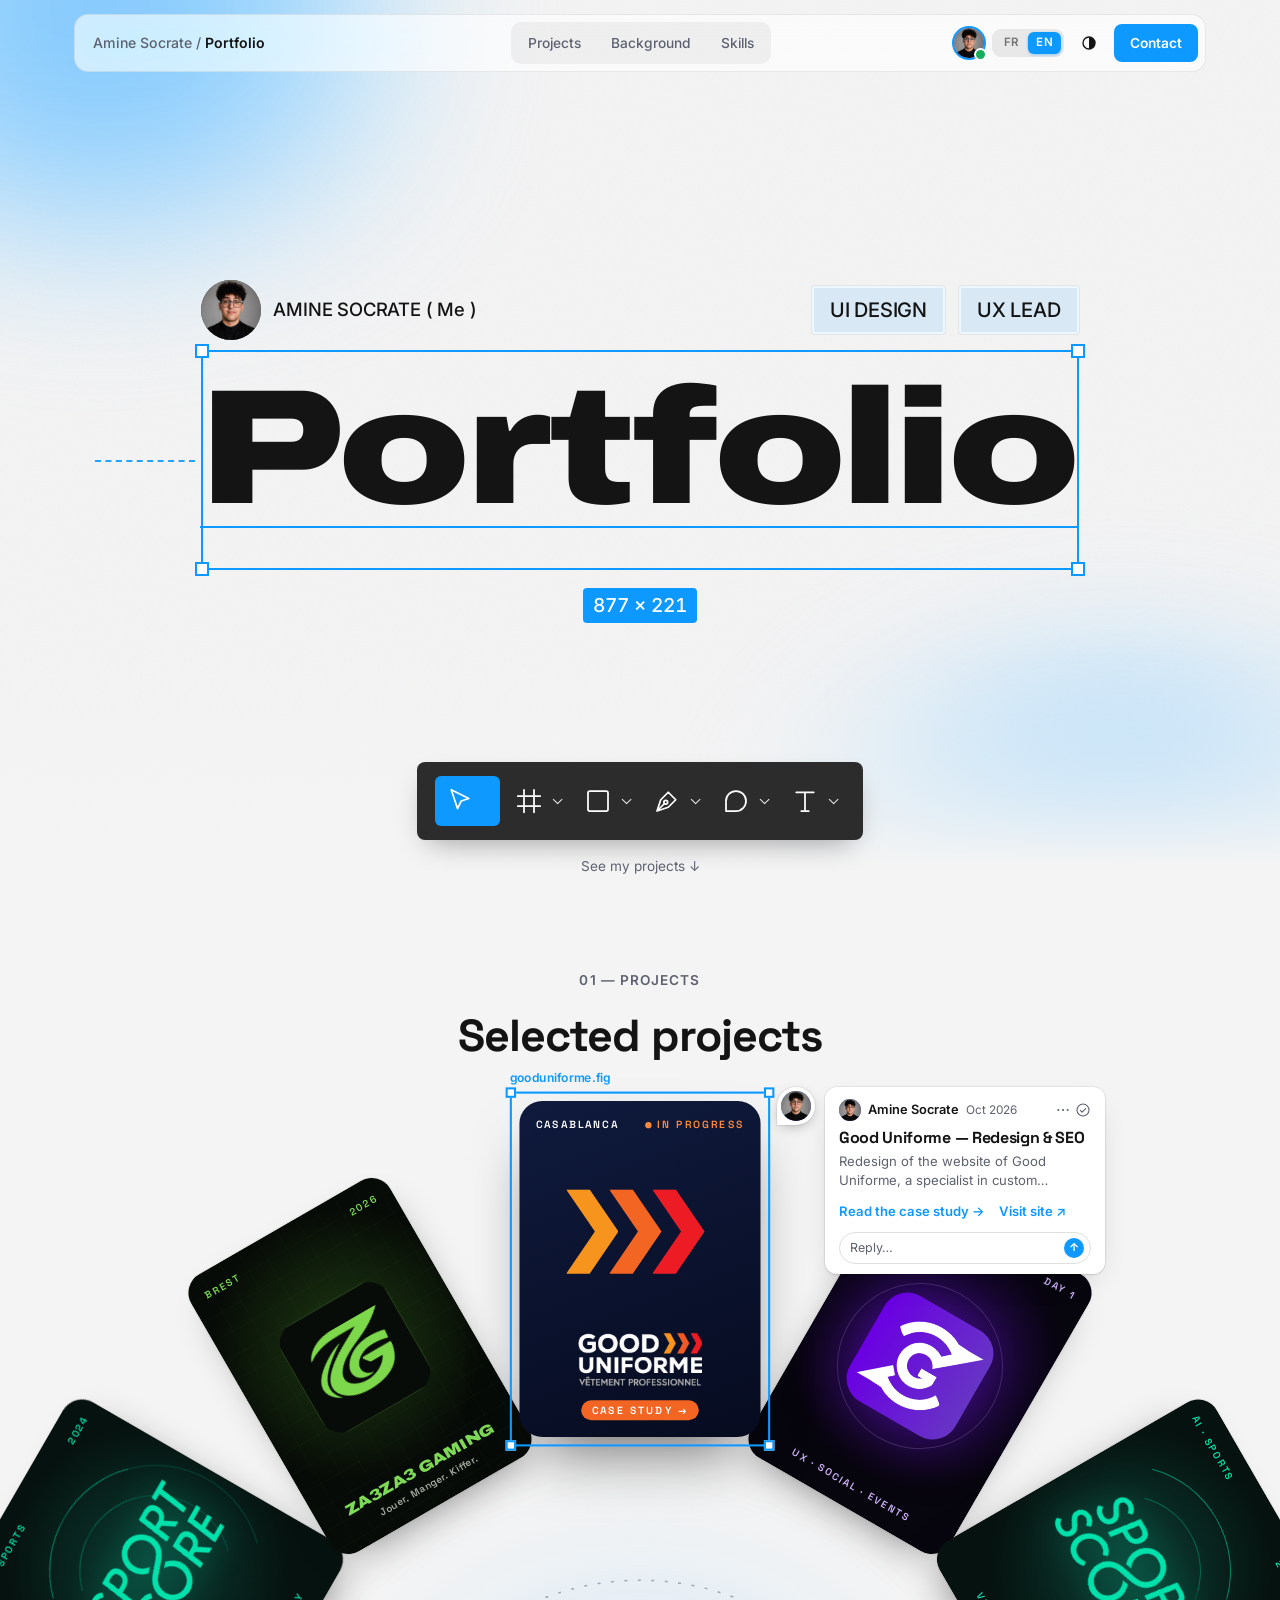
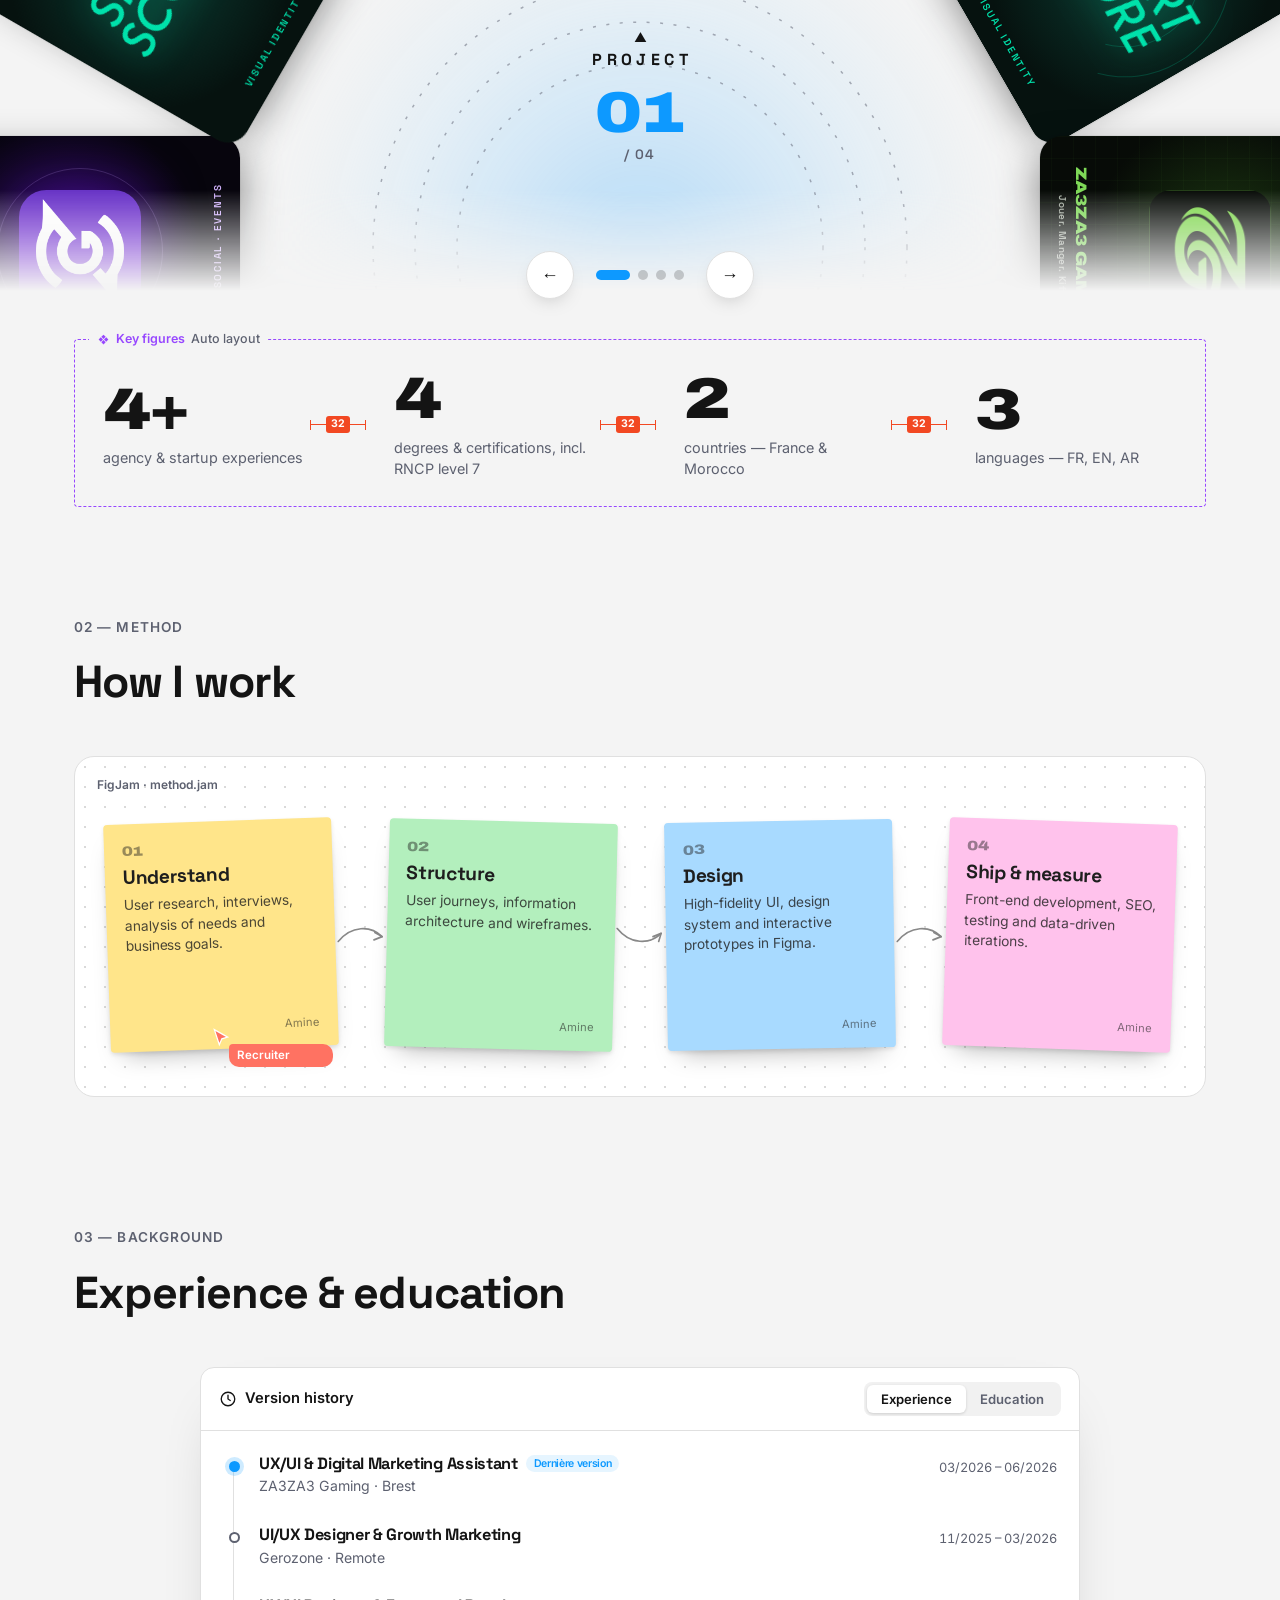
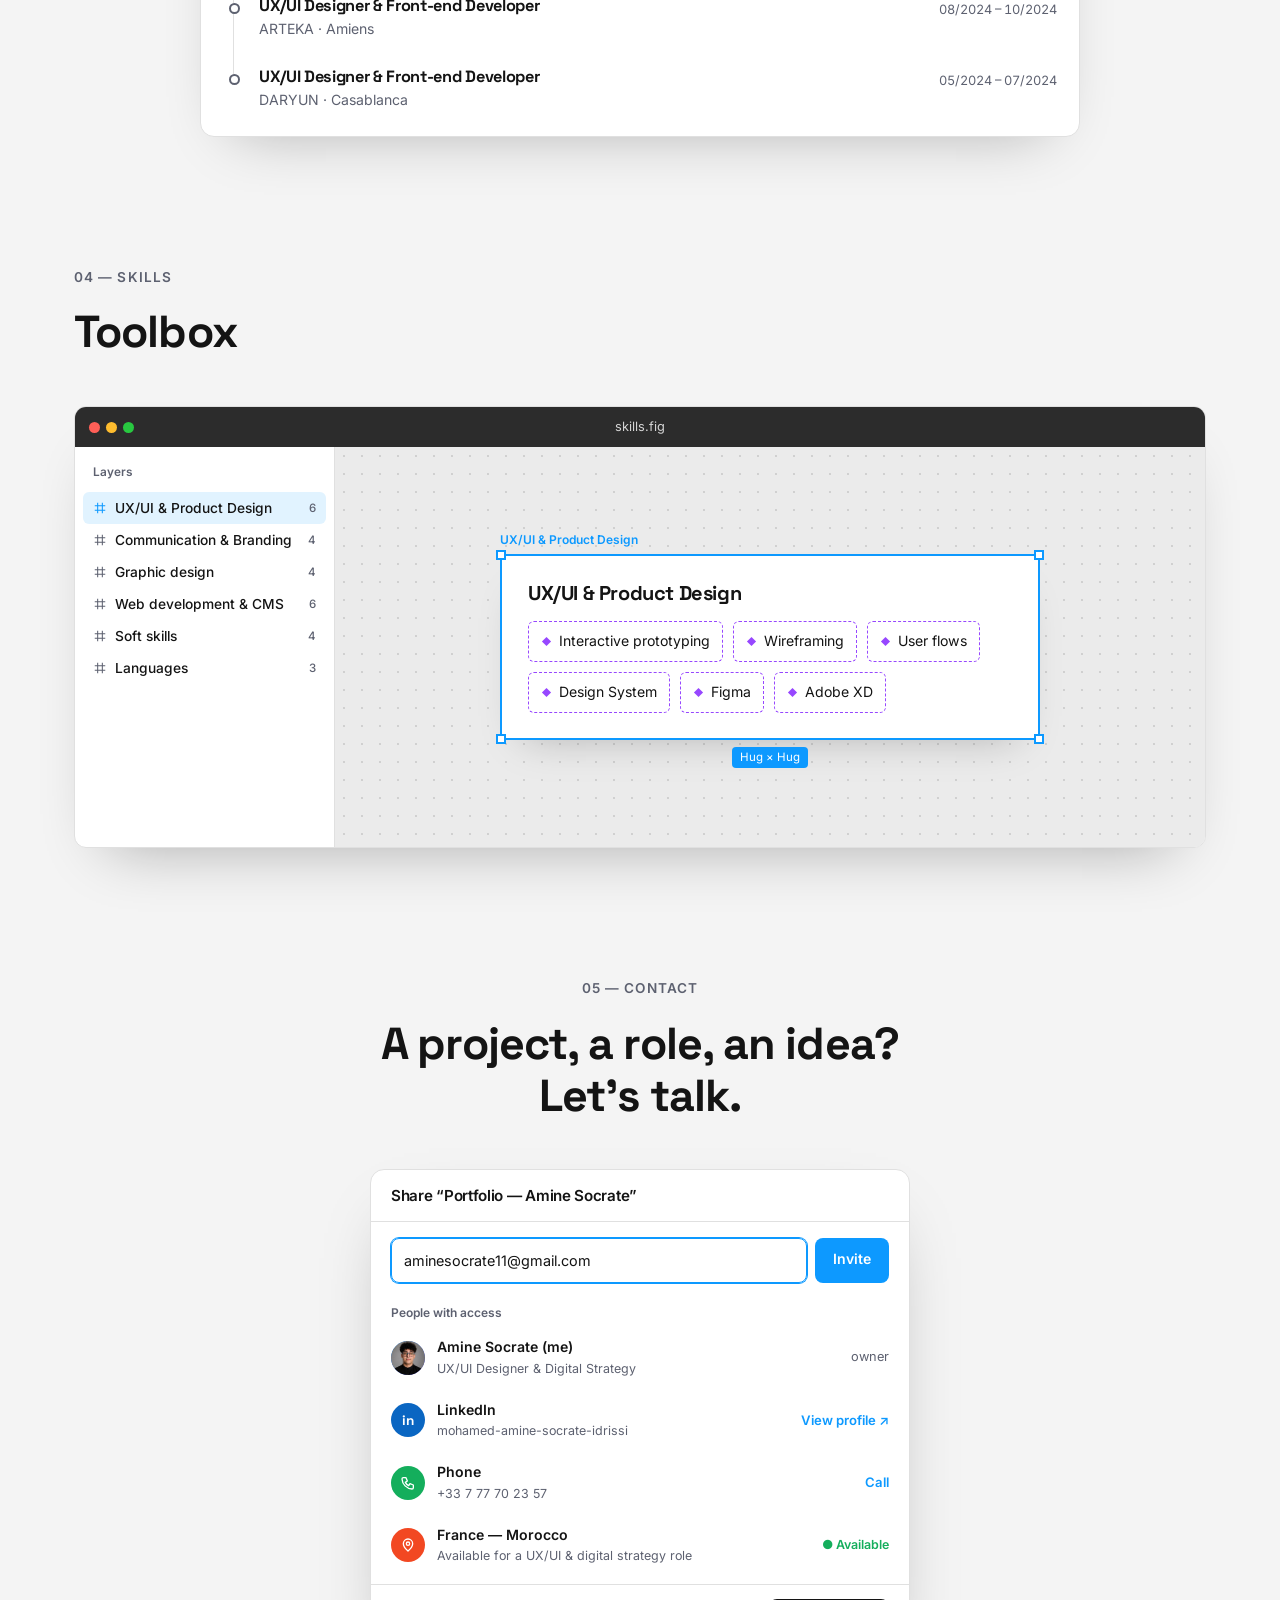
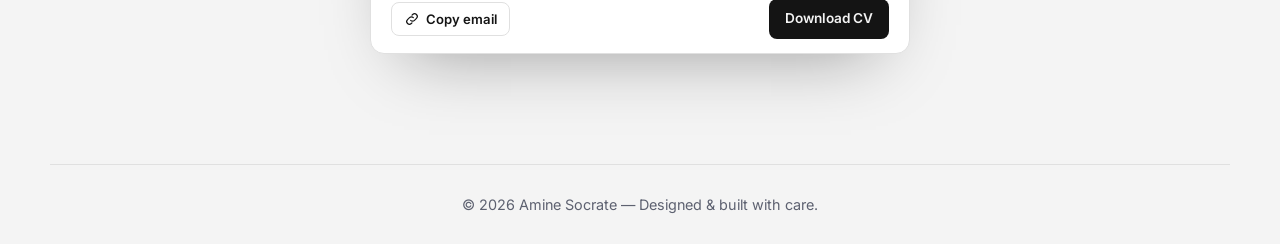
==== commit 06159683: "Bouton de langue : contrôle segmenté FR | EN Co-Authored-By: Claude Opus 5.5 <noreply@anthropic.com>" ====
--- a/index.html
+++ b/index.html
@@ -36,7 +36,7 @@
       <span class="presence" title="Amine Socrate — en ligne" data-en-title="Amine Socrate — online">
         <span class="avatar"><img src="assets/photo.jpg" alt="" onerror="this.remove()" />AS</span>
       </span>
-      <button class="lang-btn" type="button">EN</button>
+      <button class="lang-btn" type="button" data-lang="fr"><span class="on">FR</span><span>EN</span></button>
       <button class="theme-btn" aria-label="Changer de thème" data-en-aria-label="Toggle theme">
         <svg viewBox="0 0 24 24" aria-hidden="true"><circle cx="12" cy="12" r="8"/><path d="M12 4a8 8 0 010 16z"/></svg>
       </button>
--- a/styles.css
+++ b/styles.css
@@ -92,14 +92,28 @@
 }
 .share-btn:hover { background: #0a84dd; transform: translateY(-1px); }
 .menu-btn { display: none; }
-.lang-btn { /* bascule FR / EN */
-  height: 30px; min-width: 34px; padding: 0 8px; border-radius: 8px; cursor: pointer;
-  border: 1px solid color-mix(in srgb, var(--ink) 18%, transparent); background: none; color: var(--ink);
-  font: 600 .74rem var(--font-body, inherit); letter-spacing: .04em; transition: background .2s, border-color .2s;
-}
-.lang-btn:hover { background: color-mix(in srgb, var(--ink) 7%, transparent); }
-.fx-top .lang-btn { color: #fff; border-color: #ffffff33; }
-.fx-top .lang-btn:hover { background: #ffffff1a; }
+.lang-btn { /* bascule FR | EN façon contrôle segmenté */
+  position: relative; display: grid; grid-template-columns: 1fr 1fr; padding: 3px; border: 0; border-radius: 9px;
+  background: color-mix(in srgb, var(--ink) 8%, transparent); cursor: pointer;
+  font: 600 .72rem var(--font-body); letter-spacing: .04em;
+}
+.lang-btn::before { /* pastille qui glisse */
+  content: ""; position: absolute; top: 3px; bottom: 3px; left: 3px; width: calc(50% - 3px);
+  border-radius: 6px; background: #0d99ff; box-shadow: 0 1px 3px #0d99ff66;
+  transition: transform .25s cubic-bezier(.3, .7, .4, 1);
+}
+.lang-btn[data-lang="en"]::before { transform: translateX(100%); }
+.lang-btn span {
+  position: relative; padding: 5px 8px; border-radius: 6px; line-height: 1;
+  color: color-mix(in srgb, var(--ink) 55%, transparent); transition: color .2s;
+}
+.lang-btn span.on { color: #fff; }
+.lang-btn:hover span:not(.on) { color: var(--ink); }
+.lang-btn:focus-visible { outline: 2px solid #0d99ff; outline-offset: 2px; }
+.fx-top .lang-btn { background: #ffffff14; }
+.fx-top .lang-btn span:not(.on) { color: #ffffff99; }
+.fx-top .lang-btn:hover span:not(.on) { color: #fff; }
+@media (prefers-reduced-motion: reduce) { .lang-btn::before { transition: none; } }
 
 /* HERO — canevas Figma */
 .hero {
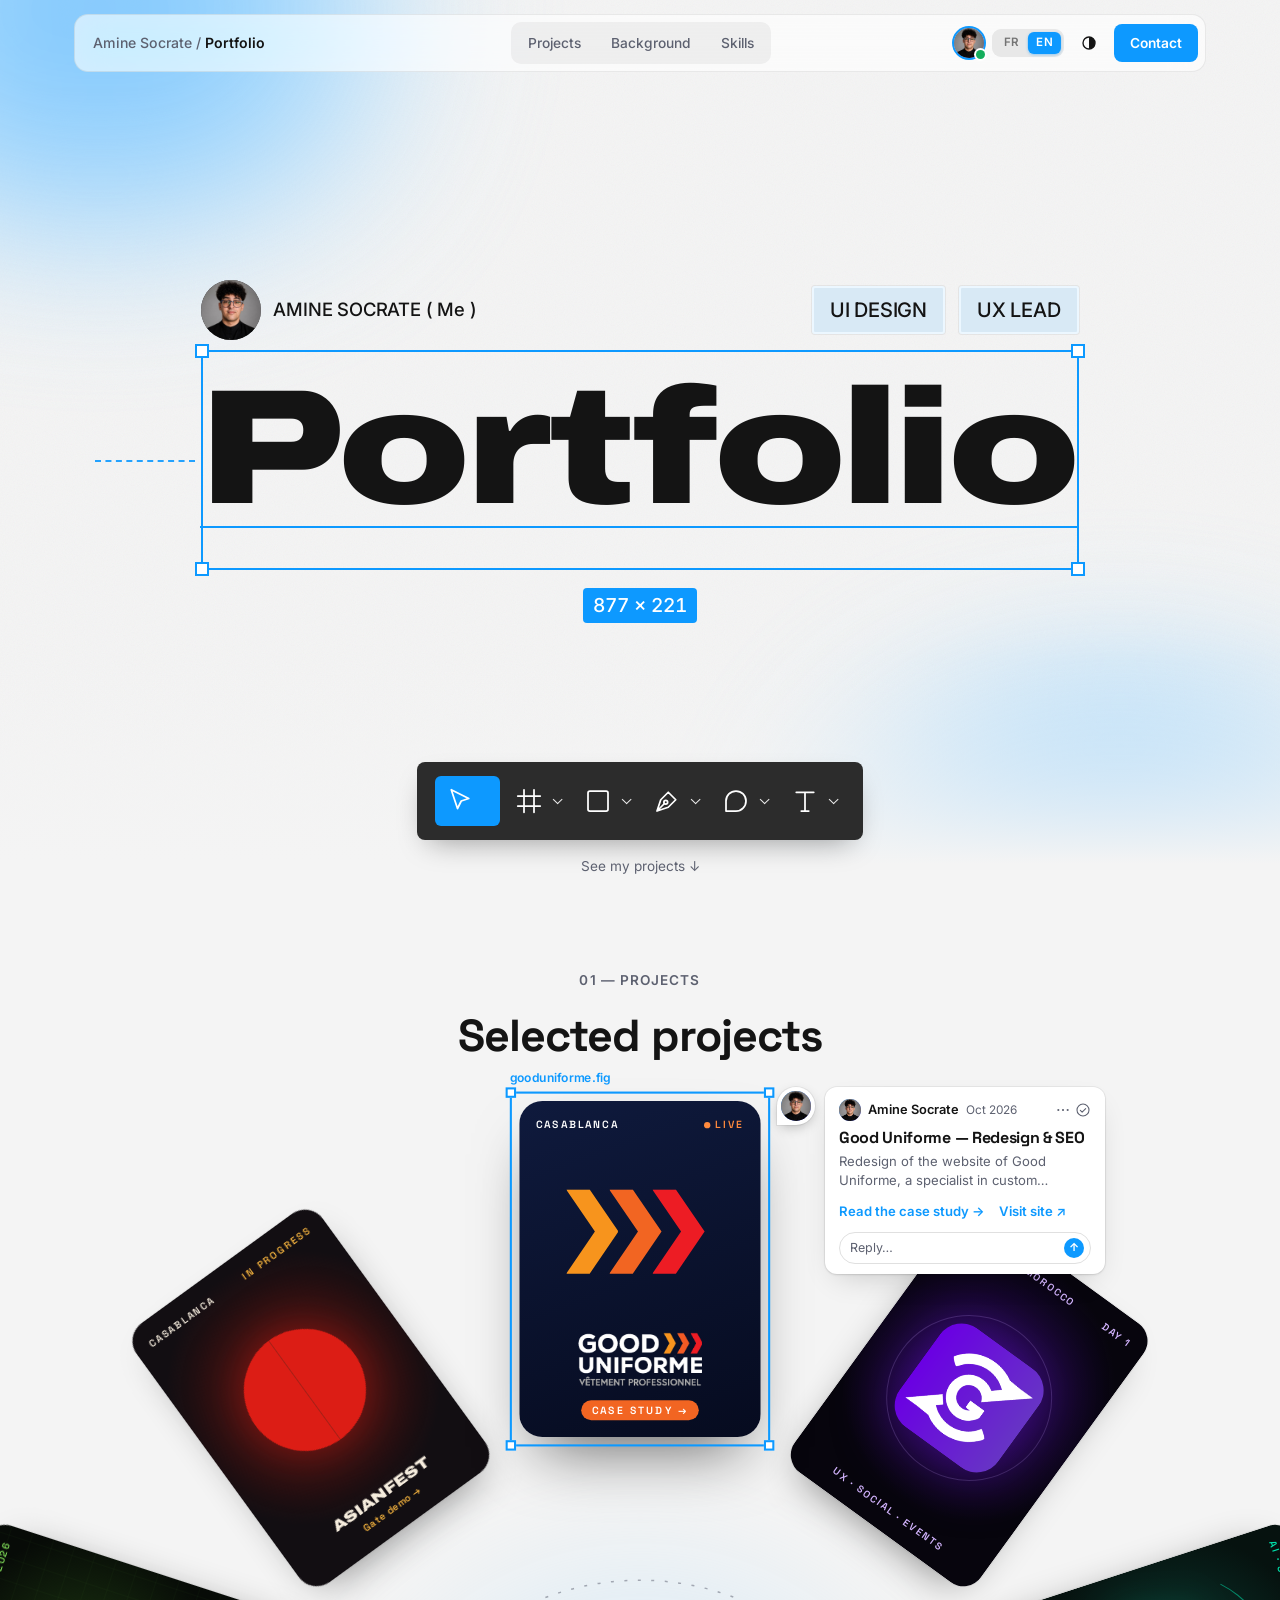
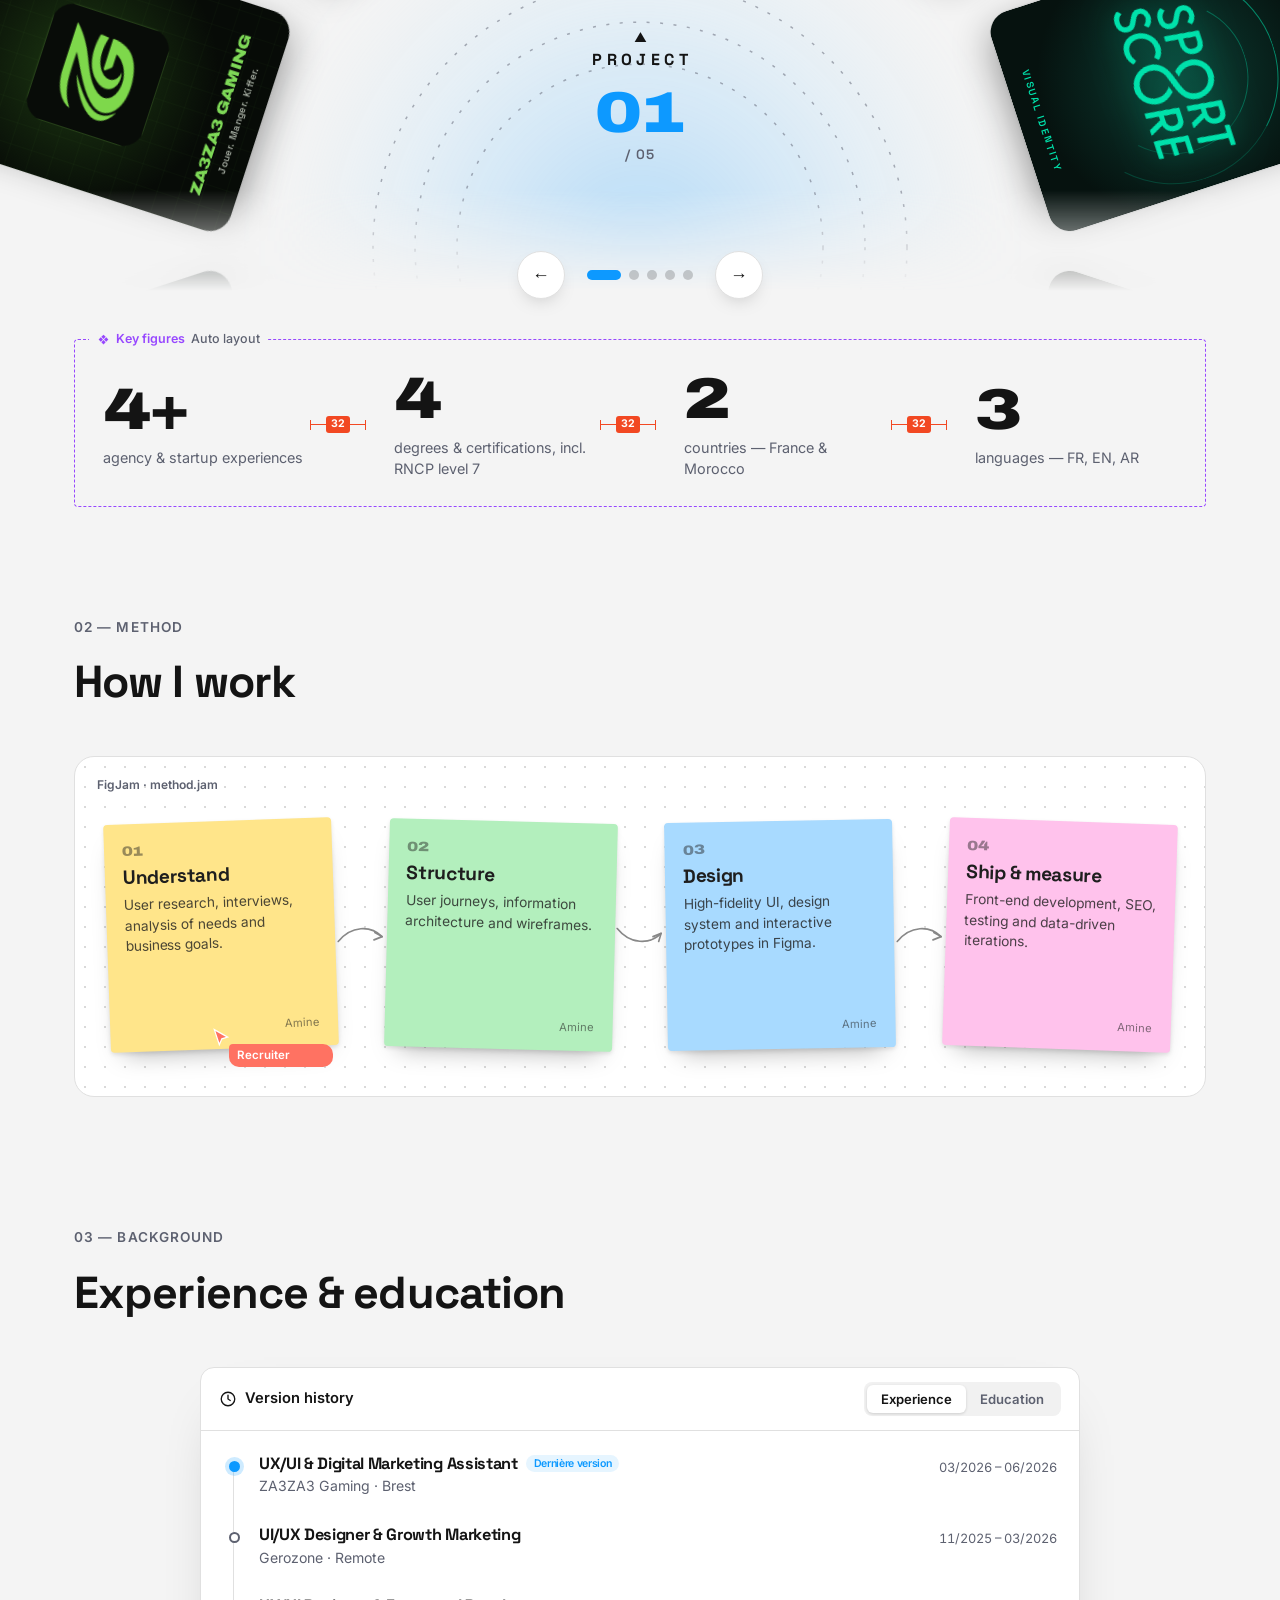
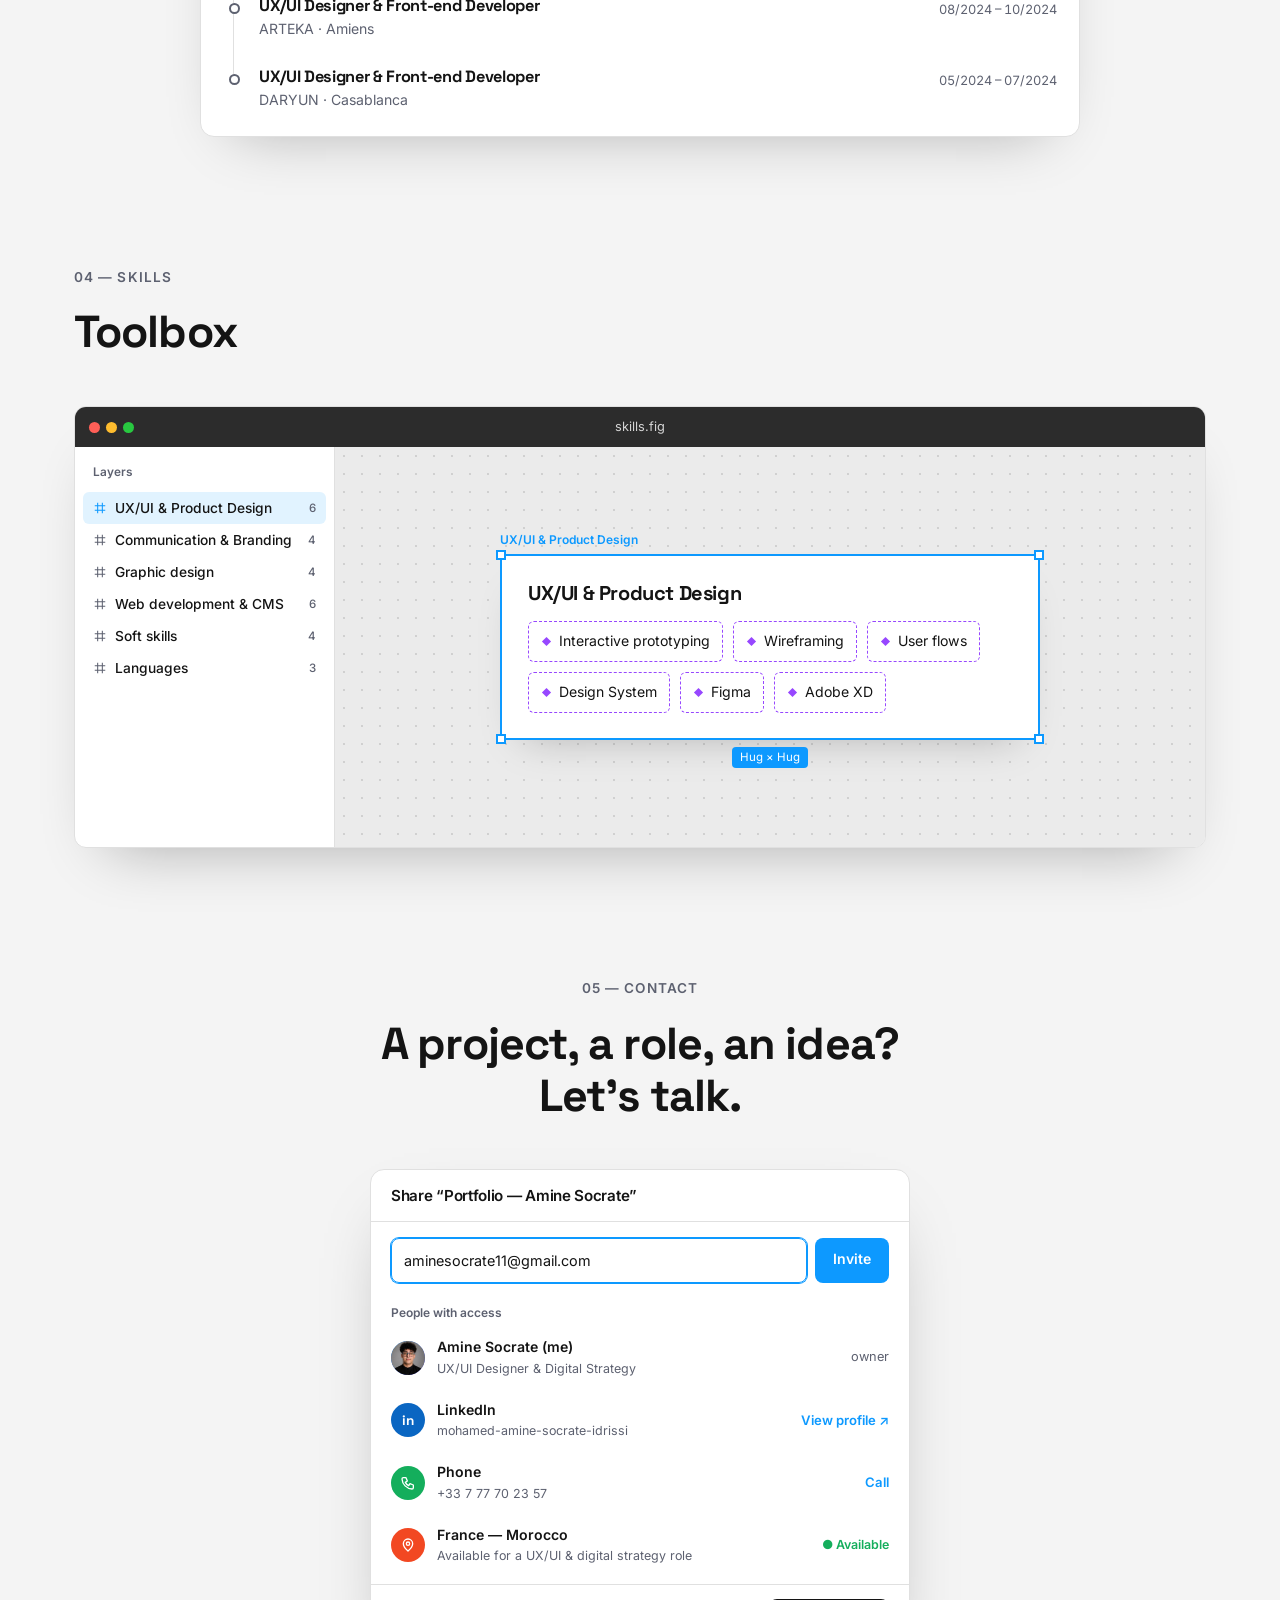
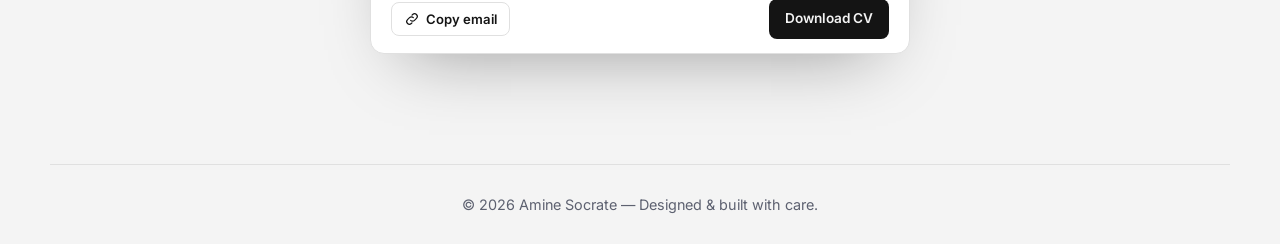
==== commit 8bd3f373: "AsianFest : nouveau projet + démo de l'animation du portail Co-Authored-By: Claude Opus 5.5 <noreply" ====
--- a/index.html
+++ b/index.html
@@ -6,7 +6,7 @@
   <title data-en="Amine Socrate — UX/UI Designer & Digital Strategy">Amine Socrate — Designer UX/UI & Stratégie Digitale</title>
   <meta name="description" content="Portfolio d'Amine Socrate, Designer UX/UI & Stratégie Digitale. Recherche utilisateur, prototypage, design system, branding et intégration front-end." data-en-content="Portfolio of Amine Socrate, UX/UI Designer & Digital Strategist. User research, prototyping, design systems, branding and front-end development." />
   <meta property="og:title" content="Amine Socrate — Designer UX/UI & Stratégie Digitale" />
-  <meta property="og:description" content="Portfolio : UX/UI, refontes de sites, stratégie digitale et SEO. Projets Gerozone, Good Uniforme, ZA3ZA3 Gaming, Sportscore." />
+  <meta property="og:description" content="Portfolio : UX/UI, refontes de sites, stratégie digitale et SEO. Projets Gerozone, Good Uniforme, ZA3ZA3 Gaming, Sportscore, AsianFest." />
   <meta property="og:type" content="website" />
   <meta property="og:url" content="https://aminesocrate.github.io/" />
   <meta property="og:image" content="https://aminesocrate.github.io/assets/og-image.jpg" />
@@ -116,7 +116,7 @@
             <circle cx="200" cy="200" r="150" class="ring-dash" />
             <circle cx="200" cy="200" r="122" class="ring-dash" />
           </svg>
-          <span class="ring-me">▲<b>PROJECT</b><strong id="ringNum">01</strong><small>/ <span id="wTotal">04</span></small></span>
+          <span class="ring-me">▲<b>PROJECT</b><strong id="ringNum">01</strong><small>/ <span id="wTotal">05</span></small></span>
         </div>
         <div class="wheel" id="wheel"></div>
       </div>
--- a/styles.css
+++ b/styles.css
@@ -500,6 +500,24 @@
 .p-za3-txt { display: flex; flex-direction: column; align-items: center; gap: 4px; }
 .p-za3-txt b { font: 900 .95rem "Archivo", sans-serif; font-stretch: 125%; letter-spacing: .02em; }
 .p-za3-txt small { color: #e9f2e4; opacity: .7; text-transform: none; letter-spacing: .04em; }
+
+/* AsianFest : badge sur un soleil rouge, deux portes qui s'ouvrent et se referment devant */
+.p-asian { background: radial-gradient(circle at 50% 46%, #5a1410, #120e12 66%); color: #f5ecdd; }
+.p-asian > * { position: relative; }
+.p-asian .live { display: flex; align-items: center; gap: 5px; color: #f3b23e; }
+.af-gate { position: relative; width: 62%; aspect-ratio: 1; border-radius: 50%; overflow: hidden; box-shadow: 0 0 50px #dc1d1588; }
+.af-gate img { width: 100%; display: block; }
+.af-gate::before, .af-gate::after { /* les deux portes */
+  content: ""; position: absolute; top: 0; bottom: 0; width: 50%; background: #dc1d15;
+  animation: afDoorL 4.8s cubic-bezier(.6, 0, .3, 1) infinite;
+}
+.af-gate::before { left: 0; border-right: 1px solid #a61f16; }
+.af-gate::after { right: 0; border-left: 1px solid #a61f16; animation-name: afDoorR; }
+@keyframes afDoorL { 0%, 12%, 88%, 100% { transform: none; } 35%, 70% { transform: translateX(-101%); } }
+@keyframes afDoorR { 0%, 12%, 88%, 100% { transform: none; } 35%, 70% { transform: translateX(101%); } }
+.p-asian-txt { display: flex; flex-direction: column; align-items: center; gap: 4px; }
+.p-asian-txt b { font: 900 .95rem "Archivo", sans-serif; font-stretch: 125%; letter-spacing: .02em; }
+.p-asian-txt small { color: #f3b23e; text-transform: none; letter-spacing: .04em; }
 
 .p-good { background: linear-gradient(160deg, #0f1a3d, #060b1f); color: #fff; }
 .p-good .live { display: flex; align-items: center; gap: 5px; color: #ff8a3d; }
@@ -968,7 +986,7 @@
 .reveal.visible { opacity: 1; transform: none; }
 @media (prefers-reduced-motion: reduce) {
   .reveal { opacity: 1; transform: none; transition: none; }
-  .blob, .frame-top, .selection, .handle, .dims, .toolbar, .ring-text, .p-gero .orb, .p-za3::before, .p-logo-wrap, .p-logo-wrap::after, .words i, .chevrons i, .p-good .live::before, .sp-logo, .sp-orbit i, .mp-cursor, .sk-frame, .sk-chip, .h-list { animation: none; }
+  .blob, .frame-top, .selection, .handle, .dims, .toolbar, .ring-text, .p-gero .orb, .p-za3::before, .p-logo-wrap, .p-logo-wrap::after, .words i, .chevrons i, .p-good .live::before, .af-gate::before, .af-gate::after, .sp-logo, .sp-orbit i, .mp-cursor, .sk-frame, .sk-chip, .h-list { animation: none; }
 }
 
 /* RESPONSIVE */
@@ -989,6 +1007,8 @@
 
   .p-za3-txt b { font-size: .62rem; }
   .p-za3-txt small { font-size: .5rem; }
+  .p-asian-txt b { font-size: .62rem; }
+  .p-asian-txt small { font-size: .5rem; }
   .ring-me strong { font-size: 2.2rem; margin-top: 6px; }
   .ring-me b { font-size: .8rem; }
   .sel { inset: -6px; }
